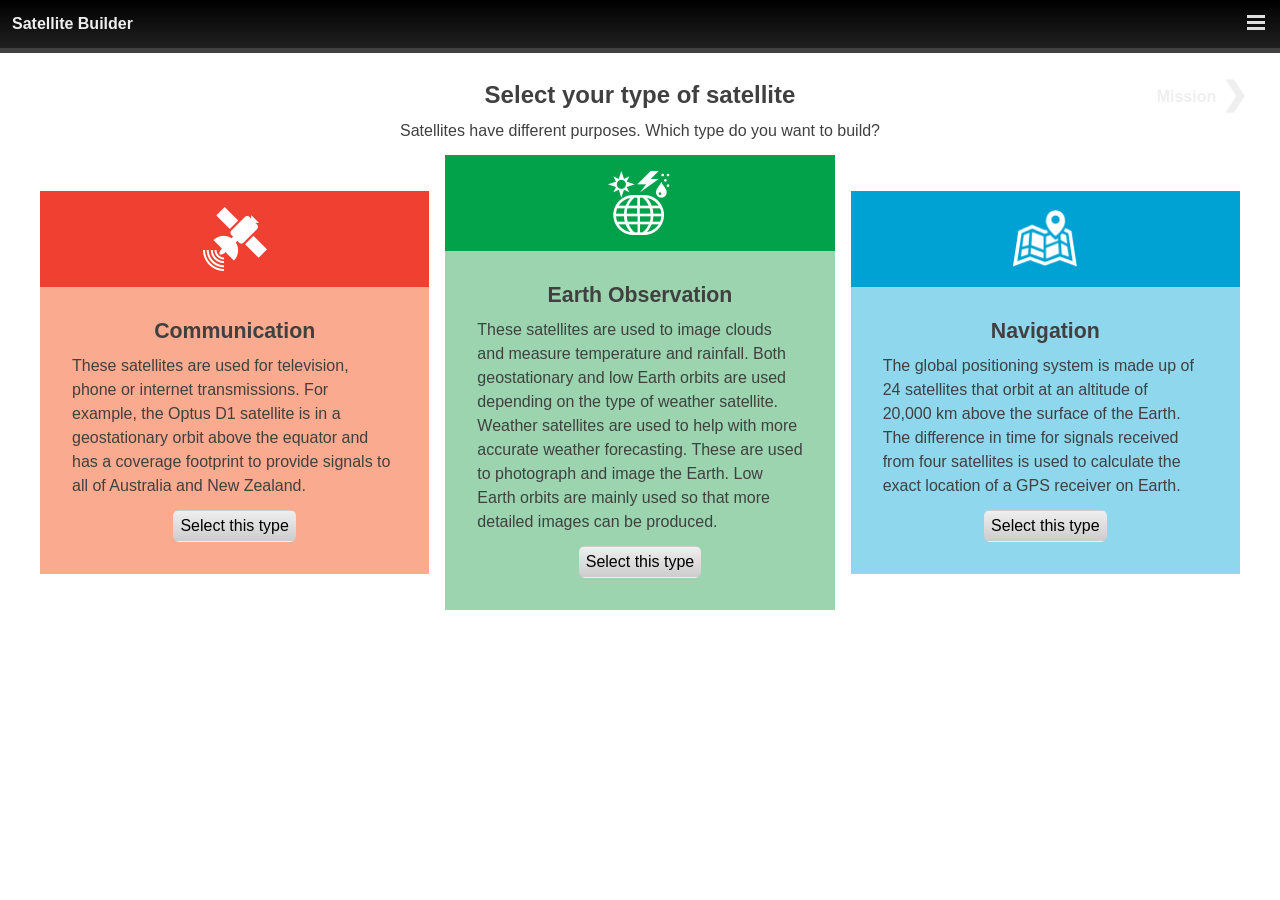
==== advanced.html @ b120c493 "v0.1" ====
<!DOCTYPE html>
<html>
<head>
	<meta charset="utf-8" />
	<meta name="viewport" content="width=device-width" />
	<title>Satellite Builder</title>
	<link rel="stylesheet" media="all" href="css/fonts.css" type="text/css"/>
	<link rel="stylesheet" media="all" href="css/style.css"  type="text/css" />
	<!--[if !IE]> --><link href="tests/satellite/style-nonie.css" rel="stylesheet" type="text/css" media="screen" /><!-- <![endif]-->
	<script type="text/javascript" src="js/convertable.js"></script>
	<script type="text/javascript" src="js/rocketequation.js"></script>
	<script type="text/javascript" src="js/stuquery.js"></script>
	<script>
		
		var data = {"options":{"require-hint": true,"fix-links": false},"urls":{"beginner":"beginner.html","intermediate":"intermediate.html","advanced":"advanced.html","launch":"launch.html"},"lang":{"code":"en","name":"English"},"sections": [{"id": "type","short": "Type","title": "Select your type of satellite"},{"id": "goal","short": "Mission","title": "Select the purpose of your satellite"},{"id": "bus","short": "Size","title": "Choose the size of your satellite"},{"id": "orbit","short": "Orbit","title": "Select the orbit for your satellite"},{"id": "instrument","short": "Instruments","title": "Select the instruments for your satellite","list": "Available instruments:"},{"id": "power","short": "Power","title": "Add power","list": "Available power devices:"},{"id": "rocket","short": "Rocket","title": "Build your rocket"},{"id": "launch","short": "Launch","title": "Ready to launch?"}],"bus":{"cube":{"slots":{"0x2": 1, "1x1": 2, "1x2": 1, "3x3": 1},"cost":{"value": 5, "units": "credits", "dimension": "currency"},"mass":{"value": 1, "units": "kg", "dimension": "mass"},"structure":{"value": 0.3, "units": "kg", "dimension": "mass"},"width":{"value": 0.1, "units": "m", "dimension": "length"},"height":{"value": 0.1, "units": "m", "dimension": "length"},"depth":{"value": 0.1, "units": "m", "dimension": "length"},"area":{"value": 0.1, "units": "m^2", "dimension": "area"},"power":{"value": 5, "units": "watts", "dimension": "power"}},"small":{"slots":{"2x2": 2, "2x4": 1, "3x3": 1, "4x4": 4},"cost":{"value": 20, "units": "credits", "dimension": "currency"},"mass":{"value": 100, "units": "kg", "dimension": "mass"},"structure":{"value": 150, "units": "kg", "dimension": "mass"},"width":{"value": 1, "units": "m", "dimension": "length"},"height":{"value": 1, "units": "m", "dimension": "length"},"depth":{"value": 1, "units": "m", "dimension": "length"},"area":{"value": 1, "units": "m^2", "dimension": "area"},"power":{"value": 100, "units": "watts", "dimension": "power"}},"medium":{"slots":{"2x2": 4, "2x4": 2, "3x3": 1, "4x4": 4},"cost":{"value": 100, "units": "credits", "dimension": "currency"},"mass":{"value": 500, "units": "kg", "dimension": "mass"},"structure":{"value": 250, "units": "kg", "dimension": "mass"},"width":{"value": 2, "units": "m", "dimension": "length"},"height":{"value": 2.5, "units": "m", "dimension": "length"},"depth":{"value": 2.5, "units": "m", "dimension": "length"},"area":{"value": 3, "units": "m^2", "dimension": "area"},"power":{"value": 300, "units": "watts", "dimension": "power"}},"large":{"slots":{"2x2": 8, "2x4": 3, "4x8": 1, "3x3": 1, "4x4": 4},"cost":{"value": 500, "units": "credits", "dimension": "currency"},"mass":{"value": 1000, "units": "kg", "dimension": "mass"},"structure":{"value": 500, "units": "kg", "dimension": "mass"},"width":{"value": 8, "units": "m", "dimension": "length"},"height":{"value": 2.5, "units": "m", "dimension": "length"},"depth":{"value": 2.5, "units": "m", "dimension": "length"},"area":{"value": 10, "units": "m^2", "dimension": "area"},"power":{"value": 500, "units": "watts", "dimension": "power"}}},"package":{"camera-opt" :{"slot": "2x2","title": "Optical camera","description": "Provides images of the ground, such as for mapping or for monitoring natural disasters. Can also be used to monitor cloud cover. The resolution depends on the orbit altitude.","texture":{"icon": "texture camera-opt"},"mass":{"value": 50, "units": "kg", "dimension": "mass"},"cost":{"value": 10, "units": "credits", "dimension": "currency"},"dimensions": [{"value": 0.5, "units": "m", "dimension": "length"},{"value": 0.5, "units": "m", "dimension": "length"},{"value": 0.5, "units": "m", "dimension": "length" }],"power":{"value": 50, "units": "watts", "dimension": "power" }},"camera-opt-hires" :{"slot": "2x4","title": "High-resolution optical camera","description": "Provides very high-resolution images of the ground, such as for monitoring natural disasters, but only when used in low-Earth orbit.","texture":{"icon": "texture camera-opt-hires"},"mass":{"value": 100, "units": "kg", "dimension": "mass"},"cost":{"value": 15, "units": "credits", "dimension": "currency"},"dimensions": [{"value": 1.0, "units": "m", "dimension": "length"},{"value": 1.0, "units": "m", "dimension": "length"},{"value": 0.5, "units": "m", "dimension": "length" }],"power":{"value": 50, "units": "watts", "dimension": "power" }},"camera-mini":{"slot":	"1x1","title": "Camera (miniature)","description": "Takes images of the ground","texture":{"icon": "texture camera-opt"},"mass":{"value": 1, "units": "kg", "dimension": "mass"},"cost":{"value": 5, "units": "credits", "dimension": "currency"},"dimensions": [{"value": 0.05, "units": "m", "dimension": "length"},{"value": 0.05, "units": "m", "dimension": "length"},{"value": 0.1, "units": "m", "dimension": "length" }],"power":{"value": 10, "units": "watts", "dimension": "power" }},"camera-nir":{"slot":	"2x2","title": "Vegetation camera","description": "Provides infrared images of vegetation and land-usage on the ground. Only works in daylight, as it relies on reflected sunlight.","texture":{"icon": "texture camera-nir"},"mass":{"value": 50, "units": "kg", "dimension": "mass"},"cost":{"value": 20, "units": "credits", "dimension": "currency"},"dimensions": [{"value": 0.5, "units": "m", "dimension": "length"},{"value": 0.5, "units": "m", "dimension": "length"},{"value": 0.5, "units": "m", "dimension": "length" }],"power":{"value": 100, "units": "watts", "dimension": "power" }},"camera-fir":{"slot":	"2x4","title": "Atmospheric camera","description": "Provides infrared images of the clouds and weather systems in the Earth's atmosphere, useful for weather forecasting and climate monitoring, even during darkness.","texture":{"icon": "texture camera-fir"},"mass":{"value": 100, "units": "kg", "dimension": "mass"},"cost":{"value": 30, "units": "credits", "dimension": "currency"},"dimensions": [{"value": 1.0, "units": "m", "dimension": "length"},{"value": 0.5, "units": "m", "dimension": "length"},{"value": 0.5, "units": "m", "dimension": "length" }],"power":{"value": 300, "units": "watts", "dimension": "power" }},"spect-opt":{"slot":	"2x2","title": "Optical Spectrometer","description": "Measures detailed properties of the Earth's surface, such as deforestation.","texture":{"icon": "texture spect-opt"},"mass":{"value": 50, "units": "kg", "dimension": "mass"},"cost":{"value": 10, "units": "credits", "dimension": "currency"},"dimensions": [{"value": 0.5, "units": "m", "dimension": "length"},{"value": 0.5, "units": "m", "dimension": "length"},{"value": 0.5, "units": "m", "dimension": "length" }],"power":{"value": 150, "units": "watts", "dimension": "power" }},"spect-nir":{"slot":	"2x2","title": "Vegetation Spectrometer","description": "Measures the properties of vegetation on the ground, such as type of vegetation and how healthy it is.","texture":{"icon": "texture spect-nir"},"mass":{"value": 50, "units": "kg", "dimension": "mass"},"cost":{"value": 20, "units": "credits", "dimension": "currency"},"dimensions": [{"value": 0.5, "units": "m", "dimension": "length"},{"value": 0.5, "units": "m", "dimension": "length"},{"value": 0.5, "units": "m", "dimension": "length" }],"power":{"value": 250, "units": "watts", "dimension": "power" }},"spect-fir":{"slot":	"2x4","title": "Atmospheric Spectrometer","description": "Uses infrared light to measure properties of the Earth's atmosphere, such as clouds, moisture level, surface temperature and air temperature, even during darkness.","texture":{"icon": "texture spect-fir"},"mass":{"value": 100, "units": "kg", "dimension": "mass"},"cost":{"value": 30, "units": "credits", "dimension": "currency"},"dimensions": [{"value": 1.0, "units": "m", "dimension": "length"},{"value": 1.0, "units": "m", "dimension": "length"},{"value": 0.5, "units": "m", "dimension": "length" }],"power":{"value": 300, "units": "watts", "dimension": "power" }},"radar-alt":{"slot":	"2x4","title": "Radar altimeter","description": "Uses radio waves to measure the height of the ground, or topography, in very high resolution. Can be used to map the surface, or provide information on the effect of earthquakes. Requires a large radio dish to work.","texture":{"icon": "texture radar-alt"},"mass":{"value": 40, "units": "kg", "dimension": "mass"},"cost":{"value": 5, "units": "credits", "dimension": "currency"},"dimensions": [{"value": 1.0, "units": "m", "dimension": "length"},{"value": 1.0, "units": "m", "dimension": "length"},{"value": 0.5, "units": "m", "dimension": "length" }],"power":{"value": 70, "units": "watts", "dimension": "power"},"requires": [{"type": "package","oneof": ["dish-large"],"label": "The radar altimeter requires a large radio dish","error": "You need to include a large radio dish for the radar altimeter to work."}]},"phone-en":{"slot":	"2x2","title": "Phone encoder","description": "Broadcasts signals to and from telephones across the world.","texture":{"icon": "texture phone-en"},"mass":{"value": 10, "units": "kg", "dimension": "mass"},"cost":{"value": 1, "units": "credits", "dimension": "currency"},"dimensions": [{"value": 0.5, "units": "m", "dimension": "length"},{"value": 0.5, "units": "m", "dimension": "length"},{"value": 0.5, "units": "m", "dimension": "length" }],"power":{"value": 2, "units": "watts", "dimension": "power" }},"phone-en-mini":{"slot":	"1x1","title": "Miniature phone encoder","description": "Broadcasts signals to and from telephones across the world.","texture":{"icon": "texture phone-en"},"mass":{"value": 10, "units": "kg", "dimension": "mass"},"cost":{"value": 1, "units": "credits", "dimension": "currency"},"dimensions": [{"value": 0.5, "units": "m", "dimension": "length"},{"value": 0.5, "units": "m", "dimension": "length"},{"value": 0.5, "units": "m", "dimension": "length" }],"power":{"value": 2, "units": "watts", "dimension": "power" }},"atomic-clock":{"slot":	"2x2","title": "Atomic clock","description": "Very accurate clock, required by navigation satellites to measure the time to very high precision.","texture":{"icon": "texture atomic-clock"},"mass":{"value": 1, "units": "kg", "dimension": "mass"},"cost":{"value": 1, "units": "credits", "dimension": "currency"},"dimensions": [{"value": 0.1, "units": "m", "dimension": "length"},{"value": 0.1, "units": "m", "dimension": "length"},{"value": 0.05, "units": "m", "dimension": "length" }],"power":{"value": 10, "units": "watts", "dimension": "power" }},"atomic-clock-small":{"slot":	"1x2","title": "Atomic clock (compact)","description": "Very accurate clock, required by navigation satellites to measure the time to very high precision.","texture":{"icon": "texture atomic-clock-small"},"mass":{"value": 1, "units": "kg", "dimension": "mass"},"cost":{"value": 1, "units": "credits", "dimension": "currency"},"dimensions": [{"value": 0.1, "units": "m", "dimension": "length"},{"value": 0.1, "units": "m", "dimension": "length"},{"value": 0.05, "units": "m", "dimension": "length" }],"power":{"value": 5, "units": "watts", "dimension": "power" }},"gps-rx":{"slot":	"2x2","title": "GPS receiver","description": "Used to monitor the satellite's position to very high accuracy","texture":{"icon": "texture gps-rx"},"mass":{"value": 0.5, "units": "kg", "dimension": "mass"},"cost":{"value": 2, "units": "credits", "dimension": "currency"},"dimensions": [{"value": 0.05, "units": "m", "dimension": "length"},{"value": 0.05, "units": "m", "dimension": "length"},{"value": 0.1, "units": "m", "dimension": "length" }],"power":{"value": 5, "units": "watts", "dimension": "power" }},"gps-rx-mini":{"slot":	"1x1","title": "GPS receiver (miniature)","description": "Used to monitor the satellite's position to very high accuracy","texture":{"icon": "texture gps-rx"},"mass":{"value": 0.5, "units": "kg", "dimension": "mass"},"cost":{"value": 2, "units": "credits", "dimension": "currency"},"dimensions": [{"value": 0.05, "units": "m", "dimension": "length"},{"value": 0.05, "units": "m", "dimension": "length"},{"value": 0.1, "units": "m", "dimension": "length" }],"power":{"value": 5, "units": "watts", "dimension": "power" }},"dish-large":{"slot":	"4x8","title": "Radio dish (large)","description": "Radio dish for controlling the satellite and transmitting data to the ground, as well as for the radar altimeter","texture":{"icon": "","class": "-bg radar","html": "<div class=\"hemisphere south\"><div class=\"inner\"></div><div class=\"dome\"></div></div>"},"mass":{"value": 30, "units": "kg", "dimension": "mass"},"cost":{"value": 2, "units": "credits", "dimension": "currency"},"dimensions": [{"value": 2.0, "units": "m", "dimension": "length"},{"value": 2.0, "units": "m", "dimension": "length"},{"value": 1.0, "units": "m", "dimension": "length" }],"power":{"value": 0, "units": "watts", "dimension": "power" }},"dish-medium":{"slot":	"2x4","title": "Radio dish","description": "Radio dish for controlling the satellite and transmitting data to the ground","texture":{"icon": "","class": "-bg radio","html": "<div class=\"hemisphere south\"><div class=\"inner\"></div><div class=\"dome\"></div></div>"},"mass":{"value": 20, "units": "kg", "dimension": "mass"},"cost":{"value": 1, "units": "credits", "dimension": "currency"},"dimensions": [{"value": 1.0, "units": "m", "dimension": "length"},{"value": 1.0, "units": "m", "dimension": "length"},{"value": 0.5, "units": "m", "dimension": "length" }],"power":{"value": 0, "units": "watts", "dimension": "power" }},"dish-small":{"slot":	"1x2","title": "Radio antenna (compact)","description": "Radio dish for controlling the satellite and transmitting data to the ground","texture":{"icon": "","class": "-bg radio","html": "<div class=\"hemisphere south\"><div class=\"inner\"></div><div class=\"dome\"></div></div>"},"mass":{"value": 0.5, "units": "kg", "dimension": "mass"},"cost":{"value": 0.5, "units": "credits", "dimension": "currency"},"dimensions": [{"value": 0.1, "units": "m", "dimension": "length"},{"value": 0.05, "units": "m", "dimension": "length"},{"value": 0.05, "units": "m", "dimension": "length" }],"power":{"value": 0, "units": "watts", "dimension": "power" }},"radio-antenna-cube":{"slot":	"0x2","title": "Radio antenna (deployable)","description": "Deployable radio antenna capable of controlling and transmitting images & data from up to 2 instruments.","texture":{"icon": "texture radio-antenna-cube","class": "-bg","html": "<div class=\"aerials\"><div class=\"aerial1 aerial\"></div><div class=\"aerial2 aerial\"></div></div>"},"mass":{"value": 0.1, "units": "kg", "dimension": "mass"},"cost":{"value": 0.5, "units": "credits", "dimension": "currency"},"dimensions": [{"value": 0.98, "units": "m", "dimension": "length"},{"value": 0.98, "units": "m", "dimension": "length"},{"value": 0.07, "units": "m", "dimension": "length" }],"power":{"value": 2, "units": "watts", "dimension": "power"},"ref": "http://cubesatshop.com/index.php?page=shop.product.details&category.id=6&flypage=flypage.tpl&product.id=66&option=com.virtuemart&Itemid=70&vmcchk=1&Itemid=70"},"internet-en" :{"slot": "2x2","title": "Internet encoder","description": "Used to broadcast the internet to people around the world.","texture":{"icon": "texture internet-en"},"mass":{"value": 2, "units": "kg", "dimension": "mass"},"cost":{"value": 10, "units": "credits", "dimension": "currency"},"dimensions": [{"value": 0.5, "units": "m", "dimension": "length"},{"value": 0.5, "units": "m", "dimension": "length"},{"value": 0.5, "units": "m", "dimension": "length" }],"power":{"value": 20, "units": "watts", "dimension": "power" }},"tv-en" :{"slot": "2x2","title": "TV encoder","description": "Used to broadcast the TV to people around the world.","texture":{"icon": "texture tv-en"},"mass":{"value": 2, "units": "kg", "dimension": "mass"},"cost":{"value": 10, "units": "credits", "dimension": "currency"},"dimensions": [{"value": 0.5, "units": "m", "dimension": "length"},{"value": 0.5, "units": "m", "dimension": "length"},{"value": 0.5, "units": "m", "dimension": "length" }],"power":{"value": 40, "units": "watts", "dimension": "power" }}},"power":{"battery-large":{"slot":	"2x4","title": "Large battery","description": "Stores power from solar panels to allow operation when not in sunlight","texture":{"icon": "texture battery-large"},"mass":{"value": 50, "units": "kg", "dimension": "mass"},"cost":{"value": 20, "units": "credits", "dimension": "currency"},"dimensions": [{"value": 0.5, "units": "m", "dimension": "length"},{"value": 0.5, "units": "m", "dimension": "length"},{"value": 0.5, "units": "m", "dimension": "length" }],"power":{"value": 0, "units": "watts", "dimension": "power"},"requires": [{"type": "power","oneof": ["solar-panel","solar-panel-surface"],"label": "Battery requires solar panels to charge up","error": "Battery requires solar panels"}]},"battery-medium":{"slot":	"2x2","title": "Medium battery","description": "Stores power from solar panels to allow operation when not in sunlight","texture":{"icon": "texture battery-medium"},"mass":{"value": 25, "units": "kg", "dimension": "mass"},"cost":{"value": 10, "units": "credits", "dimension": "currency"},"dimensions": [{"value": 0.5, "units": "m", "dimension": "length"},{"value": 0.5, "units": "m", "dimension": "length"},{"value": 0.5, "units": "m", "dimension": "length" }],"power":{"value": 0, "units": "watts", "dimension": "power"},"requires": [{"type": "power","oneof": ["solar-panel","solar-panel-surface"],"label": "Battery requires solar panels to charge up","error": "Battery requires solar panels"}]},"battery-small":{"slot":	"1x1","title": "Small battery","description": "Stores power from solar panels to allow operation when not in sunlight","texture":{"icon": "texture battery-small"},"mass":{"value": 1, "units": "kg", "dimension": "mass"},"cost":{"value": 15, "units": "credits", "dimension": "currency"},"dimensions": [{"value": 0.05, "units": "m", "dimension": "length"},{"value": 0.05, "units": "m", "dimension": "length"},{"value": 0.05, "units": "m", "dimension": "length" }],"power":{"value": 0, "units": "watts", "dimension": "power"},"requires": [{"type": "power","oneof": ["solar-panel","solar-panel-surface"],"label": "Battery requires solar panels to charge up","error": "Battery requires solar panels"}]},"rtg":{"slot":	"2x4","title": "RTG","description": "A \"Radioisotope Thermal Generator\" (RTG) uses nuclear technology to provide power. Due to safety concerns, it can't be used in low-Earth orbit.","texture":{"icon": "texture rtg"},"mass":{"value": 60, "units": "kg", "dimension": "mass"},"cost":{"value": 30, "units": "credits", "dimension": "currency"},"dimensions": [{"value": 0.5, "units": "m", "dimension": "length"},{"value": 0.5, "units": "m", "dimension": "length"},{"value": 1.0, "units": "m", "dimension": "length" }],"power":{"value": 300, "units": "watts", "dimension": "power"},"requires": [{"type": "orbit","showin": "power","oneof": ["MEO","HEO","GEO"],"label": "RTG cannot be used in low-Earth orbit","error": "Can't use an RTG in low-Earth orbit"}]},"solar-panel-surface":{"slot":	"3x3","title": "Body-mounted solar panel","description": "Solar panels mounted onto surface of satellite, collecting sunlight to provide power. Can power instruments, or charge up batteries.","mass":{"value": 5, "units": "kg", "dimension": "mass"},"cost":{"value": 15, "units": "credits", "dimension": "currency"},"dimensions": [{"value": 1.0, "units": "m", "dimension": "length"},{"value": 1.0, "units": "m", "dimension": "length" }],"power":{"value": 150, "units": "watts", "dimension": "power"},"comments": "Costs are per unit area. Area defined by satellite size."},"solar-panel":{"slot":	"4x4","max": 4,"title": "Deployable solar panel","description": "Solar panels deployed from edge of satellite, collecting sunlight to provide power. Can power instruments, or charge up batteries.","mass":{"value": 10, "units": "kg", "dimension": "mass"},"cost":{"value": 20, "units": "credits", "dimension": "currency"},"dimensions": [{"value": 1.0, "units": "m", "dimension": "length"},{"value": 1.0, "units": "m", "dimension": "length" }],"power":{"value": 300, "units": "watts", "dimension": "power" }}},"firststage": [{"key": "None","type": "","diameter":{"value": 0, "units": "m", "dimension": "length"},"height":{"value": 0.0, "units": "m", "dimension": "length"},"drymass":{"value": 0, "units": "kg", "dimension": "mass"},"cost":{"value": 0, "units": "credits", "dimension": "currency"},"thrust":{"value": 0, "units": "kN", "dimension": "force"},"fuel":{"value": 0, "units": "kg", "dimension": "mass"},"impulse":{"value": 0, "units": "s", "dimension": "time"},"notes": "No stage"},{"key": "S","type": "Solid-fuel rocket","diameter":{"value": 1, "units": "m", "dimension": "length"},"height":{"value": 12.0, "units": "m", "dimension": "length"},"drymass":{"value": 10500, "units": "kg", "dimension": "mass"},"cost":{"value": 12, "units": "credits", "dimension": "currency"},"thrust":{"value": 2200, "units": "kN", "dimension": "force"},"fuel":{"value": 88000, "units": "kg", "dimension": "mass"},"impulse":{"value": 280, "units": "s", "dimension": "time"},"notes": "Based on Vega 1st stage (https://en.wikipedia.org/wiki/Vega_(rocket))"},{"key": "M","type": "Liquid-fuel rocket","diameter":{"value": 2, "units": "m", "dimension": "length"},"height":{"value": 30.0, "units": "m", "dimension": "length"},"drymass":{"value": 9000, "units": "kg", "dimension": "mass"},"cost":{"value": 23, "units": "credits", "dimension": "currency"},"thrust":{"value": 1500, "units": "kN", "dimension": "force"},"fuel":{"value": 120000, "units": "kg", "dimension": "mass"},"impulse":{"value": 300, "units": "s", "dimension": "time"},"notes": "Based on Soyuz 1st stage (http://www.spaceflight101.com/soyuz-2-1v.html)"},{"key": "L","type": "Liquid-fuel rocket","diameter":{"value": 4.5, "units": "m", "dimension": "length"},"height":{"value": 40.0, "units": "m", "dimension": "length"},"drymass":{"value": 24000, "units": "kg", "dimension": "mass"},"cost":{"value": 60, "units": "credits", "dimension": "currency"},"thrust":{"value": 6000, "units": "kN", "dimension": "force"},"fuel":{"value": 400000, "units": "kg", "dimension": "mass"},"impulse":{"value": 280, "units": "s", "dimension": "time"},"notes": "Based on Falcon 9 first stage (http://www.spaceflight101.com/falcon-9-v11.html)"},{"key": "XL","type": "Liquid-fuel rocket","diameter":{"value": 8, "units": "m", "dimension": "length"},"height":{"value": 50.0, "units": "m", "dimension": "length"},"drymass":{"value": 85000, "units": "kg", "dimension": "mass"},"cost":{"value": 220, "units": "credits", "dimension": "currency"},"thrust":{"value": 7400, "units": "kN", "dimension": "force"},"fuel":{"value": 900000, "units": "kg", "dimension": "mass"},"impulse":{"value": 360, "units": "s", "dimension": "time"},"notes": "Based on SLS (https://en.wikipedia.org/wiki/Space_Launch_System)"},{"key": "XXL","type": "Liquid-fuel rocket","diameter":{"value": 10, "units": "m", "dimension": "length"},"height":{"value": 42.0, "units": "m", "dimension": "length"},"drymass":{"value": 130000, "units": "kg", "dimension": "mass"},"cost":{"value": 370, "units": "credits", "dimension": "currency"},"thrust":{"value": 34000, "units": "kN", "dimension": "force"},"fuel":{"value": 2000000, "units": "kg", "dimension": "mass"},"impulse":{"value": 263, "units": "s", "dimension": "time"},"notes": "Based on Saturn V 1st stage (https://en.wikipedia.org/wiki/Saturn_V)"}],"secondstage": [{"key": "None","type": "","diameter":{"value": 0, "units": "m", "dimension": "length"},"height":{"value": 0.0, "units": "m", "dimension": "length"},"drymass":{"value": 0, "units": "kg", "dimension": "mass"},"cost":{"value": 0, "units": "credits", "dimension": "currency"},"thrust":{"value": 0, "units": "kN", "dimension": "force"},"fuel":{"value": 0, "units": "kg", "dimension": "mass"},"impulse":{"value": 0, "units": "s", "dimension": "time"},"notes": "No stage"},{"key": "XS","type": "Solid-fuel rocket","diameter":{"value": 1, "units": "m", "dimension": "length"},"height":{"value": 17, "units": "m", "dimension": "length"},"drymass":{"value": 2000, "units": "kg", "dimension": "mass"},"cost":{"value": 5, "units": "credits", "dimension": "currency"},"thrust":{"value": 480, "units": "kN", "dimension": "force"},"fuel":{"value": 15000, "units": "kg", "dimension": "mass"},"impulse":{"value": 280, "units": "s", "dimension": "time"},"notes": "Based on Pegasus (http://www.astronautix.com/engines/pegasus1.htm)"},{"key": "S","type": "Solid-fuel rocket","diameter":{"value": 2, "units": "m", "dimension": "length"},"height":{"value": 14, "units": "m", "dimension": "length"},"drymass":{"value": 3000, "units": "kg", "dimension": "mass"},"cost":{"value": 10, "units": "credits", "dimension": "currency"},"thrust":{"value": 870, "units": "kN", "dimension": "force"},"fuel":{"value": 24000, "units": "kg", "dimension": "mass"},"impulse":{"value": 290, "units": "s", "dimension": "time"},"notes": "Based on Vega 2nd stage (https://en.wikipedia.org/wiki/Vega_(rocket))"},{"key": "M","type": "Liquid-fuel rocket","diameter":{"value": 3, "units": "m", "dimension": "length"},"height":{"value": 7, "units": "m", "dimension": "length"},"drymass":{"value": 2400, "units": "kg", "dimension": "mass"},"cost":{"value": 15, "units": "credits", "dimension": "currency"},"thrust":{"value": 300, "units": "kN", "dimension": "force"},"fuel":{"value": 25000, "units": "kg", "dimension": "mass"},"impulse":{"value": 360, "units": "s", "dimension": "time"},"notes": "Based on Soyuz 2nd stage (https://en.wikipedia.org/wiki/Soyuz_(rocket_family)#First_stage)"},{"key": "L","type": "Liquid-fuel rocket","diameter":{"value": 4.5, "units": "m", "dimension": "length"},"height":{"value": 15, "units": "m", "dimension": "length"},"drymass":{"value": 4000, "units": "kg", "dimension": "mass"},"cost":{"value": 20, "units": "credits", "dimension": "currency"},"thrust":{"value": 800, "units": "kN", "dimension": "force"},"fuel":{"value": 90000, "units": "kg", "dimension": "mass"},"impulse":{"value": 340, "units": "s", "dimension": "time"},"notes": "Based on Falcon 9 2nd stage (http://www.spaceflight101.com/falcon-9-v11.html)"},{"key": "XL","type": "Liquid-fuel rocket","diameter":{"value": 8, "units": "m", "dimension": "length"},"height":{"value": 15, "units": "m", "dimension": "length"},"drymass":{"value": 6000, "units": "kg", "dimension": "mass"},"cost":{"value": 30, "units": "credits", "dimension": "currency"},"thrust":{"value": 400, "units": "kN", "dimension": "force"},"fuel":{"value": 129000, "units": "kg", "dimension": "mass"},"impulse":{"value": 460, "units": "s", "dimension": "time"},"notes": "Based on SLS (https://en.wikipedia.org/wiki/Space_Launch_System)"},{"key": "XXL","type": "Liquid-fuel rocket","diameter":{"value": 10, "units": "m", "dimension": "length"},"height":{"value": 25, "units": "m", "dimension": "length"},"drymass":{"value": 40000, "units": "kg", "dimension": "mass"},"cost":{"value": 50, "units": "credits", "dimension": "currency"},"thrust":{"value": 4400, "units": "kN", "dimension": "force"},"fuel":{"value": 450000, "units": "kg", "dimension": "mass"},"impulse":{"value": 421, "units": "s", "dimension": "time"},"notes": "Based on Saturn V 2nd stage (https://en.wikipedia.org/wiki/Saturn_V)"}],"thirdstage": [{"key": "None","type": "","diameter":{"value": 0, "units": "m", "dimension": "length"},"height":{"value": 0.0, "units": "m", "dimension": "length"},"drymass":{"value": 0, "units": "kg", "dimension": "mass"},"cost":{"value": 1, "units": "credits", "dimension": "currency"},"thrust":{"value": 0, "units": "kN", "dimension": "force"},"fuel":{"value": 0, "units": "kg", "dimension": "mass"},"impulse":{"value": 0, "units": "s", "dimension": "time"},"notes": "No stage"},{"key": "S","type": "Solid-fuel rocket","diameter":{"value": 2, "units": "m", "dimension": "length"},"height":{"value": 2, "units": "m", "dimension": "length"},"drymass":{"value": 1300, "units": "kg", "dimension": "mass"},"cost":{"value": 2, "units": "credits", "dimension": "currency"},"thrust":{"value": 260, "units": "kN", "dimension": "force"},"fuel":{"value": 10000, "units": "kg", "dimension": "mass"},"impulse":{"value": 315, "units": "s", "dimension": "time"},"notes": "Based on Vega 3rd stage (https://en.wikipedia.org/wiki/Vega_(rocket))"},{"key": "M","type": "Solid-fuel rocket","diameter":{"value": 3, "units": "m", "dimension": "length"},"height":{"value": 7, "units": "m", "dimension": "length"},"drymass":{"value": 2400, "units": "kg", "dimension": "mass"},"cost":{"value": 4, "units": "credits", "dimension": "currency"},"thrust":{"value": 300, "units": "kN", "dimension": "force"},"fuel":{"value": 22000, "units": "kg", "dimension": "mass"},"impulse":{"value": 360, "units": "s", "dimension": "time"},"notes": "Based on Inertial Upper Stage (https://en.wikipedia.org/wiki/Inertial_Upper_Stage)"},{"key": "L","type": "Liquid-fuel rocket","diameter":{"value": 8, "units": "m", "dimension": "length"},"height":{"value": 19, "units": "m", "dimension": "length"},"drymass":{"value": 13500, "units": "kg", "dimension": "mass"},"cost":{"value": 8, "units": "credits", "dimension": "currency"},"thrust":{"value": 1000, "units": "kN", "dimension": "force"},"fuel":{"value": 110000, "units": "kg", "dimension": "mass"},"impulse":{"value": 420, "units": "s", "dimension": "time"},"notes": "Based on Saturn V 3rd stage (https://en.wikipedia.org/wiki/Saturn_V)"},{"key": "XL","type": "Liquid-fuel rocket","diameter":{"value": 10, "units": "m", "dimension": "length"},"height":{"value": 19, "units": "m", "dimension": "length"},"drymass":{"value": 13500, "units": "kg", "dimension": "mass"},"cost":{"value": 10, "units": "credits", "dimension": "currency"},"thrust":{"value": 1500, "units": "kN", "dimension": "force"},"fuel":{"value": 110000, "units": "kg", "dimension": "mass"},"impulse":{"value": 420, "units": "s", "dimension": "time"},"notes": "Based on Saturn V 3rd stage (https://en.wikipedia.org/wiki/Saturn_V)"}],"boosters": [{"key": "M","type": "Solid-fuel rocket","diameter":{"value": 3, "units": "m", "dimension": "length"},"height":{"value": 45, "units": "m", "dimension": "length"},"drymass":{"value": 90000, "units": "kg", "dimension": "mass"},"cost":{"value": 20, "units": "credits", "dimension": "currency"},"thrust":{"value": 12000, "units": "kN", "dimension": "force"},"fuel":{"value": 500000, "units": "kg", "dimension": "mass"},"impulse":{"value": 240, "units": "s", "dimension": "time"},"notes": "Based on Space Shuttle SRB"}],"payloadbay": [{"key": "None","size": 0,"type": "","diameter":{"value": 0, "units": "m", "dimension": "length"},"height":{"value": 0.0, "units": "m", "dimension": "length"},"payload":{"value": 0, "units": "kg", "dimension": "mass"},"drymass":{"value": 0, "units": "kg", "dimension": "mass"},"cost":{"value": 0, "units": "credits", "dimension": "currency" }},{"key": "XS","size": 1,"type": "Payload","diameter":{"value": 1, "units": "m", "dimension": "length"},"height":{"value": 2, "units": "m", "dimension": "length"},"payload":{"value": 500, "units": "kg", "dimension": "mass"},"drymass":{"value": 500, "units": "kg", "dimension": "mass"},"cost":{"value": 1, "units": "credits", "dimension": "currency" }},{"key": "S","size": 2,"type": "Payload","diameter":{"value": 2, "units": "m", "dimension": "length"},"height":{"value": 5, "units": "m", "dimension": "length"},"payload":{"value": 1500, "units": "kg", "dimension": "mass"},"drymass":{"value": 1000, "units": "kg", "dimension": "mass"},"cost":{"value": 1, "units": "credits", "dimension": "currency" }},{"key": "M","size": 3,"type": "Payload","diameter":{"value": 4, "units": "m", "dimension": "length"},"height":{"value": 8, "units": "m", "dimension": "length"},"payload":{"value": 3000, "units": "kg", "dimension": "mass"},"drymass":{"value": 5000, "units": "kg", "dimension": "mass"},"cost":{"value": 3, "units": "credits", "dimension": "currency" }},{"key": "L","size": 4,"type": "Payload","diameter":{"value": 8, "units": "m", "dimension": "length"},"height":{"value": 10, "units": "m", "dimension": "length"},"payload":{"value": 5000, "units": "kg", "dimension": "mass"},"drymass":{"value": 10000, "units": "kg", "dimension": "mass"},"cost":{"value": 8, "units": "credits", "dimension": "currency" }},{"key": "XL","size": 5,"type": "Payload","diameter":{"value": 10, "units": "m", "dimension": "length"},"height":{"value": 15, "units": "m", "dimension": "length"},"payload":{"value": 10000, "units": "kg", "dimension": "mass"},"drymass":{"value": 20000, "units": "kg", "dimension": "mass"},"cost":{"value": 10, "units": "credits", "dimension": "currency" }}],"orbit":{"LEO":{"title": "Low-Earth orbit","description": "Satellites in low-Earth orbit pass over a different part of the Earth in each orbit. It is cheaper to send satellites to Low-Earth orbit than other orbits and satellites here can be reached for repairs. Low-Earth orbit satellites can look at small areas in high detail for short periods of time.","altitude":{"value": 400, "units": "km", "dimension": "length"},"period":{"value": 90, "units": "minutes", "dimension": "time" }},"MEO":{"title": "Medium-Earth orbit","description": "Satellites in medium-Earth orbit are higher above the Earth than low-Earth orbits, but lower than geostationary orbits. They cover a different part of Earth in each orbit. They can see a larger area in less detail than low-Earth orbits.","altitude":{"value": 2000, "units": "km", "dimension": "length"},"period":{"value": 2, "units": "hours", "dimension": "time" }},"HEO":{"title": "Highly-elliptical orbit","description": "Highly-elliptical orbits are much closer to the Earth at one point in their orbit than another, giving an elongated (elliptical) rather than circular orbit. They are useful for covering areas including polar regions. More than one satellite can be used for continuous coverage of an area.","altitude":{"value": 20000, "units": "km", "dimension": "length"},"period":{"value": 12, "units": "hours", "dimension": "time" }},"GEO":{"title": "Geo-stationary orbit","description": "Satellites in geostationary orbits stay above the same location on Earth near the equator and complete a full orbit in 24 hours. They are much higher above the Earth's surface than other orbits, so can see the entire hemisphere in less detail.","altitude":{"value": 35786, "units": "km", "dimension": "length"},"period":{"value": 24, "units": "hours", "dimension": "time" }}},"scenarios":{"NAV":{"title": "Navigation","description": "The global positioning system is made up of 24 satellites that orbit at an altitude of <span data-dimension=\"length\" data-units=\"km\" data-value=\"20000\" class=\"value convertable\">20,000 km</span> above the surface of the Earth. The difference in time for signals received from four satellites is used to calculate the exact location of a GPS receiver on Earth.","image":{"file": "images/png/icon-nav.png","alt": "Navigation","credit": "parkjisun"},"missions": [{"title": "Satellite Navigation System","description": "Uses signals from four navigation satellites so satnav users can find their location on Earth. Need to be able to see half a hemisphere at a time, measure time accurately and transmit signals of the location.","launch": "Welcome to the launch of the UK Space Agency's latest navigation satellite that will allow people to accurately determine their position on Earth.","success": "Congratulations, your navigation satellite is now sending people accurate information about their position on Earth on behalf of the UK Space Agency.","image":{"file": "images/png/icon-mapmarker.png","alt": "Satellite Navigation System","credit": "Housin Aziz"},"budget":{"value": 200, "units": "credits", "dimension": "currency"},"requires": [{"type": "package","oneof": ["atomic-clock","atomic-clock-small"],"label": "Needs to be able to measure time very accurately","error": "You are not able to measure the time accurately enough."},{"type": "package","oneof": ["dish-large","dish-medium","dish-small","radio-antenna-cube"],"label": "A way to send signals to the groud.","error": "Your satellite does not have any way to transmit timing signals to people on the ground."},{"type": "orbit","oneof": ["HEO","GEO","MEO"],"label": "See large areas of the planet at one time.","error": "The orbit you have chosen does not allow you to see a large enough area of the the whole planet."},{"type": "power","oneof": ["battery-small","battery-small","battery-medium","battery-large","rtg"],"label": "Provide power even when not in sunlight.","error": "The orbit you have chosen does not allow you to see a large enough area of the the whole planet."}]},{"title": "Map-making","description": "Map the surface of the Earth. Need to be able to take images of small areas of the Earth's surface and measure the height of the ground in high detail.","launch": "Welcome to the launch of the UK Space Agency's latest navigation satellite that will accurately map the surface of the Earth.","success": "Congratulations, your navigation satellite is now accurately mapping the surface of the Earth on behalf of the UK Space Agency.","image":{"file": "images/png/icon-topography.png","alt": "Map-making","credit": "parkjisun"},"budget":{"value": 800, "units": "credits", "dimension": "currency"},"requires": [{"type": "package","oneof": ["camera-opt-hires"],"label": "An instrument capable of high resolution images.","error": "An instrument capable of high resolution images."},{"type": "package","oneof": ["dish-large","dish-medium","dish-small","radio-antenna-cube"],"label": "A way to send signals to the groud.","error": "Your satellite does not have any way to transmit timing signals to people on the ground."},{"type": "package","oneof": ["dish-large","dish-medium","dish-small","radio-antenna-cube"],"label": "A way to send signals to the groud.","error": "Your satellite does not have any way to transmit timing signals to people on the ground."},{"type": "package","oneof": ["radar-alt"],"label": "To measure the height of the ground in very high resolution.","error": "You do not have a way to measure the height of the Earth's surface."},{"type": "orbit","oneof": ["LEO"],"label": "See detail of planet surface.","error": "The orbit you have chosen does not allow your satellite to see the planet surface in enough detail."},{"type": "power","oneof": ["battery-small","battery-small","battery-medium","battery-large","rtg"],"label": "Provide power even when not in sunlight.","error": "The orbit you have chosen does not allow your satellite to see the planet surface in enough detail."}]}]},"COMMS":{"title": "Communication","description": "These satellites are used for television, phone or internet transmissions. For example, the Optus D1 satellite is in a geostationary orbit above the equator and has a coverage footprint to provide signals to all of Australia and New Zealand.","image":{"file": "images/png/icon-comms.png","alt": "Communication","credit": "Creative Stall"},"missions": [{"title": "Satellite telephone system","description": "Lets people talk over the phone from remote regions of the world using satellites.","launch": "Welcome to the launch of the UK Space Agency's latest communication satellite that will allow people from regions all over the world to communicate by telephone.","success": "Congratulations, your communication satellite is now receiving signals from the ground and broadcasting them to phones around the Earth on behalf of the UK Space Agency.","image":{"file": "images/svg/mobile-alt-white.svg","alt": "Satellite telephone system","credit": "Plainicon"},"budget":{"value": 100, "units": "credits", "dimension": "currency"},"requires": [{"type": "package","oneof": ["dish-large","dish-medium","dish-small","radio-antenna-cube"],"label": "A way to send signals.","error": "Your satellite does not have a way to send signals to the ground."},{"type": "package","oneof": ["phone-en","phone-en-mini"],"label": "A way to broadcast phone signals.","error": "Your satellite does not have a way to broadcast phone signals"},{"type": "orbit","oneof": ["GEO"],"label": "Satellite is continuously above one area of Earth","error": "The orbit you have chosen means your satellite is not continuously above one area of Earth."},{"type": "power","oneof": ["battery-small","battery-medium","battery-large","rtg"],"label": "Provide power even when not in sunlight.","error": "The orbit you have chosen means your satellite is not continuously above one area of Earth."}]},{"title": "Satellite TV","description": "Provide satellite TV to people on the ground. These satellites stay above the same point in the sky to receive TV signals from the ground and transmit them to other areas on Earth.","launch": "Welcome to the launch of the UK Space Agency's latest communication satellite that will allow people from regions all over the world to watch television.","success": "Congratulations, your communication satellite is now receiving signals from the ground and broadcasting them to TVs around the Earth on behalf of the UK Space Agency.","image":{"file": "images/png/icon-tv.png","alt": "Satellite TV","credit": "Hakan Yalcin"},"budget":{"value": 500, "units": "credits", "dimension": "currency"},"requires": [{"type": "package","oneof": ["dish-large","dish-medium","dish-small","radio-antenna-cube"],"label": "A way to send signals to the ground.","error": "You do not have a way to send signals to the ground."},{"type": "package","oneof": ["tv-en"],"label": "A way to encode TV signals.","error": "You do not have a way to encode TV signals."},{"type": "orbit","oneof": ["GEO"],"label": "Satellite is continuously above one area of Earth.","error": "The orbit you have chosen means your satellite is not continuously above one area of Earth."},{"type": "power","oneof": ["battery-small","battery-medium","battery-large","rtg"],"label": "Provide power even when not in sunlight.","error": "The orbit you have chosen means your satellite is not continuously above one area of Earth."}]},{"title": "Satellite internet","description": "Connect to the internet from remote regions of the world using satellites. These satellites receive signals from the ground and transmit them to other areas on Earth.","launch": "Welcome to the launch of the UK Space Agency's latest communication satellite that will help people from all over the world connect to the internet.","success": "Congratulations, your communication satellite is now helping people connect to the internet from regions all over the world on behalf of the UK Space Agency.","image":{"file": "images/svg/icon-wifi-white.svg","alt": "Satellite internet","credit": "parkjisun"},"budget":{"value": 200, "units": "credits", "dimension": "currency"},"requires": [{"type": "package","oneof": ["dish-large","dish-medium","dish-small","radio-antenna-cube"],"label": "A way to send signals to the ground.","error": "You do not have a way to send signals to the ground."},{"type": "package","oneof": ["internet-en"],"label": "A way to encode internet signals.","error": "You do not have a way to encode internet signals."},{"type": "orbit","oneof": ["GEO"],"label": "Satellite is continuously above one area of Earth","error": "The orbit you have chosen means your satellite is not continuously above one area of Earth."},{"type": "power","oneof": ["battery-small","battery-medium","battery-large","rtg"],"label": "Provide power even when not in sunlight.","error": "The orbit you have chosen means your satellite is not continuously above one area of Earth."}]}]},"EO":{"title": "Earth Observation","description": "These satellites are used to image clouds and measure temperature and rainfall. Both geostationary and low Earth orbits are used depending on the type of weather satellite. Weather satellites are used to help with more accurate weather forecasting. These are used to photograph and image the Earth. Low Earth orbits are mainly used so that more detailed images can be produced.","image":{"file": "images/png/icon-eo.png","alt": "Earth Observation","credit": "Rflor"},"missions": [{"title": "Weather forecasting","description": "Monitor weather systems so forecasters can predict future weather. Weather satellites need to be able to take images of clouds and use infrared light to measure the temperatures of the ground and ocean.","launch": "Welcome to the launch of the UK Space Agency's latest earth observation satellite that will allow forecasters around the world to predict future weather.","success": "Congratulations, your earth observation satellite is now helping forecasters around the world to predict future weather.","image":{"file": "images/png/icon-cloud.png","alt": "Weather forecasting","credit": "Megan Mitchell"},"budget":{"value": 250, "units": "credits", "dimension": "currency"},"requires": [{"type": "package","oneof": ["dish-large","dish-medium","dish-small","radio-antenna-cube"],"label": "A way to send signals.","error": "You do not have a way to send signals to the ground."},{"type": "package","oneof": ["camera-fir"],"label": "This camera can be used to measure cloud types and temperatures on Earth.","error": "You do not have a way to identify cloud types and measure temperatures on Earth."},{"type": "package","oneof": ["camera-opt"],"label": "To take images of clouds and weather systems on Earth.","error": "You do not have a way to take images of the weather on Earth."},{"type": "orbit","oneof": ["LEO"],"label": "See detail of Earth's weather systems.","error": "The orbit you have chosen does not allow you to see the Earth's weather systems in enough detail."},{"type": "power","oneof": ["battery-small","battery-medium","battery-large","rtg"],"label": "Provide power even when not in sunlight.","error": "The orbit you have chosen does not allow you to see the Earth's weather systems in enough detail."}]},{"title": "Vegetation mapping","description": "Map the plants over the surface of the Earth using infrared images of the Earth's surface and transmit the images back to the ground.","launch": "Welcome to the launch of the UK Space Agency's latest earth observation satellite that will map the plants over the surface of the Earth using infrared images.","success": "Congratulations, your earth observation satellite is now mapping the plants across the surface of the Earth using infrared images.","image":{"file": "images/png/icon-plant.png","alt": "Vegetation mapping","credit": "Clockwise"},"budget":{"value": 200, "units": "credits", "dimension": "currency"},"requires": [{"type": "package","oneof": ["dish-large","dish-medium","dish-small","radio-antenna-cube"],"label": "A way to transmit signals to the ground.","error": "You do not have a way to transmit signals to the ground."},{"type": "package","oneof": ["camera-nir","spect-nir"],"label": "To take images of the vegetation on Earth.","error": "You do not have a way to take images of the vegetation on Earth."},{"type": "orbit","oneof": ["LEO"],"label": "See detail of Earth's weather systems.","error": "The orbit you have chosen does not allow you to see the vegetation in enough detail."},{"type": "power","oneof": ["battery-small","battery-medium","battery-large","rtg"],"label": "Provide power even when not in sunlight.","error": "The orbit you have chosen does not allow you to see the vegetation in enough detail."}]},{"title": "Natural disaster monitoring","description": "When natural disasters occur, satellites are used to assess the damage. High resolution images are needed to see and transmit the detail of the damage, so satellites must orbit close to the Earth. Infrared cameras can show floods and fires. Radio waves can show regions of earth deformation, such as after earthquakes.","launch": "Welcome to the launch of the UK Space Agency's latest earth observation satellite that will help to assess the damage caused by natural disasters including forest fires, floods and eathquakes.","success": "Congratulations, your earth observation satellite is now helping to assess the damage caused by natural disasters including forest fires, floods and eathquakes.","image":{"file": "images/png/icon-disaster.png","alt": "Natural disaster monitoring","credit": "Leadway Global LLC"},"budget":{"value": 800, "units": "credits", "dimension": "currency"},"requires": [{"type": "package","oneof": ["camera-opt-hires"],"label": "To take high resolution images of Earth where disaster has occured.","error": "You do not have a way to take high resolution images of Earth where disaster has occured."},{"type": "package","oneof": ["dish-large","dish-medium","dish-small","radio-antenna-cube"],"label": "A way to transmit signals to the ground.","error": "You do not have a way to transmit signals to the ground."},{"type": "package","oneof": ["radar-alt"],"label": "To measure the height and deformation of the ground in very high resolution.","error": "You do not have a way to measure the height of the surface, such as for earthquakes."},{"type": "package","oneof": ["camera-nir"],"label": "To monitor vegetation, for example during forest fires.","error": "You do not have a way to monitor vegetation in disaster regions."},{"type": "orbit","oneof": ["LEO"],"label": "To see fine detail of planet surface.","error": "The orbit you have chosen does not allow you to see the disaster region in enough detail."},{"type": "power","oneof": ["battery-small","battery-medium","battery-large","rtg"],"label": "Provide power even when not in sunlight.","error": "The orbit you have chosen does not allow you to see the disaster region in enough detail."}]},{"title": "Surface mapping","description": "Measure the varying height of land and oceans over the Earth's surface.","launch": "Welcome to the launch of the UK Space Agency's latest earth observation satellite that will measure the varying height of land and oceans over the Earth's surface.","success": "Congratulations, your earth observation satellite is now measuring the varying height of land and oceans over the Earth's surface.","image":{"file": "images/png/icon-surface.png","alt": "Surface mapping","credit": "OCHA Visual Information Unit"},"budget":{"value": 1000, "units": "credits", "dimension": "currency"},"requires": [{"type": "package","oneof": ["radar-alt"],"label": "To measure the height of the ground in very high resolution.","error": "You do not have a way to measure the height of the ground in very high resolution."},{"type": "package","oneof": ["dish-large","dish-medium","dish-small","radio-antenna-cube"],"label": "A way to transmit signals to the ground.","error": "You do not have a way to transmit signals to the ground."},{"type": "package","oneof": ["gps-rx"],"label": "A way to know the satellite position to high precision","error": "You do not have a way to locate the position of the satellite accurately."},{"type": "orbit","oneof": ["LEO"],"label": "To see fine detail on the planet surface.","error": "The orbit you have chosen does not allow you to see the planet surface in enough detail."},{"type": "power","oneof": ["battery-small","battery-medium","battery-large","rtg"],"label": "Provide power even when not in sunlight.","error": "The orbit you have chosen does not allow you to see the planet surface in enough detail."}]}]}},"rocket":{"requires": [{"type": "rocket","is": "stable","label": "Your rocket must be stable","error": "Your rocket is top heavy. Try to make sure it is stable before launching"},{"type": "rocket","is": "fueled","label": "Your rocket needs enough power to reach orbit.","error": "Your rocket is not powerful enough to launch."},{"type": "rocket","is": "bigenough","label": "Your rocket payload bay needs to be big enough to hold your satellite.","error": "Your rocket payload bay is not big enough to hold your satellite."}]},"missionreq":{"requires": [{"type": "goal","is": "inbudget","label": "You need sufficient funds.","error": "You no not have sufficient funds."},{"type": "power","is": "powered","label": "You need sufficient power.","error": "You no not have sufficient power."}]},"launch":{"prep":{"checklist": "<p>We've detected problems with your mission. These should be fixed before trying to launch or your mission will fail. You haven't met these requirements:</p>$requirementslist$","goforlaunch": "Congratulations, final checks have shown that your mission is ready for launch. You have a suitable rocket and a satellite that will achieve your goals. Mission Control is waiting for you to give the OK.","button": "Launch?"},"countdown": "Count down","liftoff":	"Lift off!","stage":{"ignition": "Stage $stage$ ignition","fuel-exhausted": "Stage $stage$ fuel exhausted","separation": "Stage $stage$ separation"},"elapsed-time": "T$value$","current-speed": "Current speed: $value$","orbit-achieved": "$orbit$ achieved","payload-bay-open": "Payload bay opened","deployed": "Satellite deployed","solar-panels":{"deploying": "Deploying solar panels","deployed": "Solar panels deployed"},"operational": "Satellite operational","launchanother": "Launch another mission"}};
		var level = "advanced";
		
		var lang = "en"
	</script>
	<script type="text/javascript" src="js/rocketscientist.js"></script>
	<script type="text/javascript" src="js/rocketscientist.builder.js"></script>
</head>
<body>
	<script type="text/javascript">
		document.body.innerHTML += '<div id="overlay" style=""><div style="display:table-cell;vertical-align:middle;text-align:center;">Loading space programme...</div></div>';
	</script>

	<div id="application" class="advanced">

		<header>
			<div id="bar" class="scriptonly">
				<div class="barmenu">
					<div class="baritem left padded"><h1><a href="index.html">Satellite Builder</a></h1></div>
					<div class="baritem">
						<button class="togglebtn togglemenu" title="Menu"><img src="images/cleardot.gif" class="icon menu" alt="" /></button>						
						<menu id="menu" class="dropdown not-at-start">
							<li class="baritem restart" data="restart"><button title="Start over"><img src="images/cleardot.gif" class="icon restart" alt="" /><span>Restart</span></button></li>
							<!--li class="baritem" data="level"><button title="Change the difficulty"><img src="images/cleardot.gif" class="icon difficulty" alt="" /><span>Difficulty</span></button></li-->
							<li class="baritem guide" data="guide"><button title="Guide"><img src="images/cleardot.gif" class="icon guide" alt="" /><span>Guide</span></button></li>
							<li class="baritem units" data="units"><button title="Change the units"><img src="images/cleardot.gif" class="icon options" alt="" /><span>Units</span></button></li>
							<li class="baritem about" data="about"><button title="About"><img src="images/cleardot.gif" class="icon info" alt="" /><span>About</span></button></li>
							<li class="baritem help" data="help"><button title="Help"><img src="images/cleardot.gif" class="icon help" alt="" /><span>Help</span></button></li>
							<li class="baritem fullscreen not-at-start" data="fullscreen"><button title="Switch between viewing fullscreen or in a standard browser window"><img alt="" class="icon fullscreen" src="images/cleardot.gif" /><span>Toggle fullscreen</span></button></li>
						</menu>
					</div>
					
					<div class="baritem">
						<button class="togglecost" title="Cost"><!--<img src="images/cleardot.gif" class="icon cost" />--><span class="coin-icon"></span><span class="cost cost_available value convertable" data-value="0" data-units="GBP" data-dimension="currency">&pound;0 m</span></button>						<menu id="menu-cost" class="dropdown not-at-start">

							<li class="baritem" data="cost"><button class="menucost" title="Cost of your mission"><span class="coin-icon"></span><span class="cost cost_available value convertable" data-value="0" data-units="GBP" data-dimension="currency">&pound;0 m</span><span class="label-right">Cost of your mission</span></button></li>

							<li class="baritem" data="budget"><button class="menubudget" title="Money in your budget"><span class="coin-icon"></span><span class="cost budget_available value convertable" data-value="0" data-units="GBP" data-dimension="currency">&pound;0 m</span><span class="label-right">Money in your budget</span></button></li>

						</menu>


					</div>
					
					
					<div class="baritem">
						<button class="togglemass" title="Mass of satellite"><span class="weight-icon"></span><span class="mass mass_total value convertable" data-value="0" data-units="kg" data-dimension="mass">0 kg</span></button>						<menu id="menu-mass" class="dropdown not-at-start">

							<li class="baritem" data="dvreq"><button class="menudvreq" title="Speed needed for orbit"><span class="speed-icon"></span><span class="deltav dv_req value convertable" data-value="0" data-units="m/s" data-dimension="velocity">0 km/s</span><span class="label-right">Speed needed for orbit</span></button></li>

							<li class="baritem" data="dvavail"><button class="menudvavail" title="Speed provided by rocket"><span class="speed-icon"></span><span class="deltav dv_available value convertable" data-value="0" data-units="km/s" data-dimension="velocity">0 km/s</span><span class="label-right">Speed provided by rocket</span></button></li>

						</menu>
					</div>
					<div class="baritem">
						<button class="togglepower" title="Power"><span class="power-icon"></span><span class="power power_total value convertable" data-value="0" data-units="watts" data-dimension="power">0 W</span></button>						<menu id="menu-power" class="dropdown not-at-start">

							<li class="baritem" data="powerreq"><button class="menupowerreq" title="Power required"><span class="power-icon"></span><span class="power power_req value convertable" data-value="0" data-units="W" data-dimension="power">0 W</span><span class="label-right">Power required</span></button></li>

							<li class="baritem" data="poweravail"><div class="menupoweravail" title="Power available"><span class="power-icon"></span><span class="power power_available value convertable" data-value="0" data-units="W" data-dimension="power">0 W</span><span class="label-right">Power available</span></div></li>

						</menu>


					</div>
					
					<div class="baritem warnings not-at-start">
						<a class="togglewarning" title="View warnings" href="#messages"><img class="icon warning" title="Warnings" src="images/cleardot.gif"> <span class="warning value">3</span></a>
					</div>
				</div>
			</div>
			<div id="progressbar"><div class="progress-inner"></div></div>
		</header>

		<div id="main">
			<section id="type" class="view">
				<div class="padded">
					<div class="page">
						<div class="row-top">
							<div class="msg noscriptmsg">Oops! The interactive parts of <em>Classroom rocket scientist</em> need Javascript to be enabled. Sorry about that.</div>
							<nav>
								<ol>
									<li class="prev"></li>
									<li class="next"><a href="#goal">Mission</a></li>
								</ol>
							</nav>
							<h2>Select your type of satellite</h2>
							<p>Satellites have different purposes. Which type do you want to build?</p>
						</div>
						<div class="row-main">
							
							<div class="holder COMMS">
								<div class="image"><img src="images/png/icon-comms.png" alt="Communication" title="Communication" /></div>
								<div class="padded">
									<h3>Communication</h3>
									<p>These satellites are used for television, phone or internet transmissions. For example, the Optus D1 satellite is in a geostationary orbit above the equator and has a coverage footprint to provide signals to all of Australia and New Zealand.</p>
									<button class="fancy" data-type="COMMS">Select this type</button>
								</div>
							</div>
							<div class="holder EO">
								<div class="image"><img src="images/png/icon-eo.png" alt="Earth Observation" title="Earth Observation" /></div>
								<div class="padded">
									<h3>Earth Observation</h3>
									<p>These satellites are used to image clouds and measure temperature and rainfall. Both geostationary and low Earth orbits are used depending on the type of weather satellite. Weather satellites are used to help with more accurate weather forecasting. These are used to photograph and image the Earth. Low Earth orbits are mainly used so that more detailed images can be produced.</p>
									<button class="fancy" data-type="EO">Select this type</button>
								</div>
							</div>
							<div class="holder NAV">
								<div class="image"><img src="images/png/icon-nav.png" alt="Navigation" title="Navigation" /></div>
								<div class="padded">
									<h3>Navigation</h3>
									<p>The global positioning system is made up of 24 satellites that orbit at an altitude of <span data-dimension="length" data-units="km" data-value="20000" class="value convertable">20,000 km</span> above the surface of the Earth. The difference in time for signals received from four satellites is used to calculate the exact location of a GPS receiver on Earth.</p>
									<button class="fancy" data-type="NAV">Select this type</button>
								</div>
							</div>
						</div>
					</div>
				</div>
			</section>

			<section id="goal" class="view">
				<div class="padded">
					<div class="page">
						<div class="row-top">
							<nav>
								<ol>
									<li class="prev"><a href="#type">Type</a></li>
									<li class="next"><a href="#bus">Size</a></li>
								</ol>
							</nav>
							<h2>Select the purpose of your satellite</h2>
							<p>Make sure to take a note of the budget you have. You will need to make sure you don't overspend.</p>
						</div>
						<div class="COMMS row-main">
							<div class="holder-holder">
								<div class="holder">
									<div class="holder-inner">
										<div class="image"><img src="images/svg/mobile-alt-white.svg" alt="Satellite telephone system" title="Satellite telephone system" /></div>
										<div class="padded paddedsmall">
											<h3>Satellite telephone system</h3>
											<p>Lets people talk over the phone from remote regions of the world using satellites.</p>
											<table class="data">
												<tr><td class="budget">Budget:</td><td><span class="coin-icon"></span><span data-dimension="currency" data-units="credits" data-value="100" class="length value convertable">100 credits</span></td></tr>
											</table>
											<button class="fancy" data-goal="0">Select this mission</button>
										</div>
									</div>
								</div>
								<div class="holder">
									<div class="holder-inner">
										<div class="image"><img src="images/png/icon-tv.png" alt="Satellite TV" title="Satellite TV" /></div>
										<div class="padded paddedsmall">
											<h3>Satellite TV</h3>
											<p>Provide satellite TV to people on the ground. These satellites stay above the same point in the sky to receive TV signals from the ground and transmit them to other areas on Earth.</p>
											<table class="data">
												<tr><td class="budget">Budget:</td><td><span class="coin-icon"></span><span data-dimension="currency" data-units="credits" data-value="500" class="length value convertable">500 credits</span></td></tr>
											</table>
											<button class="fancy" data-goal="1">Select this mission</button>
										</div>
									</div>
								</div>
								<div class="holder">
									<div class="holder-inner">
										<div class="image"><img src="images/svg/icon-wifi-white.svg" alt="Satellite internet" title="Satellite internet" /></div>
										<div class="padded paddedsmall">
											<h3>Satellite internet</h3>
											<p>Connect to the internet from remote regions of the world using satellites. These satellites receive signals from the ground and transmit them to other areas on Earth.</p>
											<table class="data">
												<tr><td class="budget">Budget:</td><td><span class="coin-icon"></span><span data-dimension="currency" data-units="credits" data-value="200" class="length value convertable">200 credits</span></td></tr>
											</table>
											<button class="fancy" data-goal="2">Select this mission</button>
										</div>
									</div>
								</div>
							</div>
						</div>
						<div class="EO row-main">
							<div class="holder-holder">
								<div class="holder">
									<div class="holder-inner">
										<div class="image"><img src="images/png/icon-cloud.png" alt="Weather forecasting" title="Weather forecasting" /></div>
										<div class="padded paddedsmall">
											<h3>Weather forecasting</h3>
											<p>Monitor weather systems so forecasters can predict future weather. Weather satellites need to be able to take images of clouds and use infrared light to measure the temperatures of the ground and ocean.</p>
											<table class="data">
												<tr><td class="budget">Budget:</td><td><span class="coin-icon"></span><span data-dimension="currency" data-units="credits" data-value="250" class="length value convertable">250 credits</span></td></tr>
											</table>
											<button class="fancy" data-goal="0">Select this mission</button>
										</div>
									</div>
								</div>
								<div class="holder">
									<div class="holder-inner">
										<div class="image"><img src="images/png/icon-plant.png" alt="Vegetation mapping" title="Vegetation mapping" /></div>
										<div class="padded paddedsmall">
											<h3>Vegetation mapping</h3>
											<p>Map the plants over the surface of the Earth using infrared images of the Earth's surface and transmit the images back to the ground.</p>
											<table class="data">
												<tr><td class="budget">Budget:</td><td><span class="coin-icon"></span><span data-dimension="currency" data-units="credits" data-value="200" class="length value convertable">200 credits</span></td></tr>
											</table>
											<button class="fancy" data-goal="1">Select this mission</button>
										</div>
									</div>
								</div>
								<div class="holder">
									<div class="holder-inner">
										<div class="image"><img src="images/png/icon-disaster.png" alt="Natural disaster monitoring" title="Natural disaster monitoring" /></div>
										<div class="padded paddedsmall">
											<h3>Natural disaster monitoring</h3>
											<p>When natural disasters occur, satellites are used to assess the damage. High resolution images are needed to see and transmit the detail of the damage, so satellites must orbit close to the Earth. Infrared cameras can show floods and fires. Radio waves can show regions of earth deformation, such as after earthquakes.</p>
											<table class="data">
												<tr><td class="budget">Budget:</td><td><span class="coin-icon"></span><span data-dimension="currency" data-units="credits" data-value="800" class="length value convertable">800 credits</span></td></tr>
											</table>
											<button class="fancy" data-goal="2">Select this mission</button>
										</div>
									</div>
								</div>
								<div class="holder">
									<div class="holder-inner">
										<div class="image"><img src="images/png/icon-surface.png" alt="Surface mapping" title="Surface mapping" /></div>
										<div class="padded paddedsmall">
											<h3>Surface mapping</h3>
											<p>Measure the varying height of land and oceans over the Earth's surface.</p>
											<table class="data">
												<tr><td class="budget">Budget:</td><td><span class="coin-icon"></span><span data-dimension="currency" data-units="credits" data-value="1000" class="length value convertable">1000 credits</span></td></tr>
											</table>
											<button class="fancy" data-goal="3">Select this mission</button>
										</div>
									</div>
								</div>
							</div>
						</div>
						<div class="NAV row-main">
							<div class="holder-holder">
								<div class="holder">
									<div class="holder-inner">
										<div class="image"><img src="images/png/icon-mapmarker.png" alt="Satellite Navigation System" title="Satellite Navigation System" /></div>
										<div class="padded paddedsmall">
											<h3>Satellite Navigation System</h3>
											<p>Uses signals from four navigation satellites so satnav users can find their location on Earth. Need to be able to see half a hemisphere at a time, measure time accurately and transmit signals of the location.</p>
											<table class="data">
												<tr><td class="budget">Budget:</td><td><span class="coin-icon"></span><span data-dimension="currency" data-units="credits" data-value="200" class="length value convertable">200 credits</span></td></tr>
											</table>
											<button class="fancy" data-goal="0">Select this mission</button>
										</div>
									</div>
								</div>
								<div class="holder">
									<div class="holder-inner">
										<div class="image"><img src="images/png/icon-topography.png" alt="Map-making" title="Map-making" /></div>
										<div class="padded paddedsmall">
											<h3>Map-making</h3>
											<p>Map the surface of the Earth. Need to be able to take images of small areas of the Earth's surface and measure the height of the ground in high detail.</p>
											<table class="data">
												<tr><td class="budget">Budget:</td><td><span class="coin-icon"></span><span data-dimension="currency" data-units="credits" data-value="800" class="length value convertable">800 credits</span></td></tr>
											</table>
											<button class="fancy" data-goal="1">Select this mission</button>
										</div>
									</div>
								</div>
							</div>
						</div>
					</div>
				</div>
			</section>

			
			<section id="bus" class="view">
				<div class="padded">
					<div class="page">
						<div class="row-top">
							<nav>
								<ol>
									<li class="prev"><a href="#goal">Mission</a></li>
									<li class="next"><a href="#orbit">Orbit</a></li>
								</ol>
							</nav>
							<h2>Choose the size of your satellite</h2>
							<p>The size of your satellite matters. It needs to be big enough to hold all the instruments you need. Be careful though. The bigger your satellite, the more expensive it is.</p>
						</div>
						<div class="row-main">
							<div class="satellite-holder isogrid">
								
								<div class="holder blackandwhite">									<div class="satellite satellite-c not-level-1 not-level-2">
	<div class="row rowflat"><div class="slot slot-empty slot1 slot0x2"><div class="faces"><div class="face back"></div><div class="face right"></div><div class="face top"></div><div class="face left"></div><div class="face front"></div></div></div></div>
	<div class="row"><div class="slot slot-empty slot1 slot1x1 solar-left"><div class="faces"><div class="face back"></div><div class="face top"></div><div class="face left"></div><div class="face front"></div></div></div><div class="slot slot-empty slot2 slot1x1 solar-right"><div class="faces"><div class="face back"></div><div class="face right"></div><div class="face top"></div><div class="face left"></div><div class="face front"></div></div></div></div>
	<div class="row"><div class="slot slot-empty slot1 slot1x2 solar-left solar-right downwards"><div class="faces"><div class="face back"></div><div class="face right"></div><div class="face top"></div><div class="face left"></div><div class="face front"></div></div></div></div>
</div>

									<table class="data">
										<tr><td class="bus_type">Type:</td><td>Cube sat</span></td></tr>
										<tr><td class="bus_size">Structure size:</td><td><span data-dimension="length" data-units="m" data-value="0.1" nounits="true" class="value convertable">0.1</span> &times; <span data-dimension="length" data-units="m" data-value="0.1" nounits="true" class="value convertable">0.1</span> &times; <span data-dimension="length" data-units="m" data-value="0.1" class="value convertable">0.1 m</span></td></tr>
										<tr><td class="bus_structure">Structure mass:</td><td><span data-dimension="mass" data-units="kg" data-value="0.3" class="value convertable">0.3 kg</span></td></tr>
										<tr><td class="bus_mass">Payload mass:</td><td><span class="weight-icon"></span><span data-dimension="mass" data-units="kg" data-value="1" class="value convertable">1 kg</span></td></tr>
										<tr><td class="bus_cost">Structure cost:</td><td><span class="coin-icon"></span><span data-dimension="currency" data-units="credits" data-value="5" class="value convertable">5 credits</span></td></tr>
									</table>
									<button class="fancy" data-size="cube">Select cube sat</button>
								</div>
								
								<div class="holder blackandwhite">									<div class="satellite satellite-l">
	<div class="solar-panels"><span class="label">Solar panels (left):</span><ol></ol></div>
	<div class="solar-panels"><span class="label">Solar panels (right):</span><ol></ol></div>
	<div class="row"><div class="slot slot-empty slot2 slot2x4 solar-left upwards solar-right"><div class="faces"><div class="face back"></div><div class="face right"></div><div class="face top"></div><div class="face left"></div><div class="face front"></div></div></div></div>
	<div class="row"><div class="slot slot-empty slot2 slot2x2 solar-left"><div class="faces"><div class="face back"></div><div class="face top"></div><div class="face left"></div><div class="face front"></div></div></div><div class="slot slot-empty slot3 slot2x2 solar-right"><div class="faces"><div class="face back"></div><div class="face right"></div><div class="face top"></div><div class="face front"></div></div></div></div>
	<div class="row"><div class="slot slot-empty slot2 slot2x2 solar-left"><div class="faces"><div class="face back"></div><div class="face top"></div><div class="face left"></div><div class="face front"></div></div></div><div class="slot slot-empty slot3 slot2x2 solar-right"><div class="faces"><div class="face back"></div><div class="face right"></div><div class="face top"></div><div class="face front"></div></div></div></div>
	<div class="row"><div class="slot slot-empty slot1 slot2x4 solar-top down"><div class="faces"><div class="face back"></div><div class="face top"></div><div class="face left"></div><div class="face front"></div></div></div><div class="slot slot-empty slot2 slot2x2"><div class="faces"><div class="face back"></div><div class="face top"></div><div class="face left"></div><div class="face front"></div></div></div><div class="slot slot-empty slot3 slot2x2"><div class="faces"><div class="face back"></div><div class="face top"></div><div class="face front"></div></div></div></div>
	<div class="row"><div class="slot slot-empty slot2 slot2x2"><div class="faces"><div class="face back"></div><div class="face left"></div><div class="face front"></div></div></div><div class="slot slot-empty slot3 slot2x2"><div class="faces"><div class="face back"></div><div class="face front"></div></div></div><div class="slot slot-empty slot4 slot2x4 up solar-top"><div class="faces"><div class="face back"></div><div class="face right"></div><div class="face top"></div><div class="face front"></div></div></div></div>
	<div class="row rowbig"><div class="slot slot-empty slot1 slot4x8 solar-top downwards"><div class="faces"><div class="face back"></div><div class="face right"></div><div class="face top"></div><div class="face left"></div><div class="face front"></div></div></div></div>
</div>

									<table class="data">
										<tr><td class="bus_type">Type:</td><td>Large satellite</span></td></tr>
										<tr><td class="bus_size">Structure size:</td><td><span data-dimension="length" data-units="m" data-value="8" nounits="true" class="value convertable">8</span> &times; <span data-dimension="length" data-units="m" data-value="2.5" nounits="true" class="value convertable">2.5</span> &times; <span data-dimension="length" data-units="m" data-value="2.5" class="value convertable">2.5 m</span></td></tr>
										<tr><td class="bus_structure">Structure mass:</td><td><span data-dimension="mass" data-units="kg" data-value="500" class="value convertable">500 kg</span></td></tr>
										<tr><td class="bus_mass">Payload mass:</td><td><span class="weight-icon"></span><span data-dimension="mass" data-units="kg" data-value="1000" class="value convertable">1000 kg</span></td></tr>
										<tr><td class="bus_cost">Structure cost:</td><td><span class="coin-icon"></span><span data-dimension="currency" data-units="credits" data-value="500" class="value convertable">500 credits</span></td></tr>
									</table>
									<button class="fancy" data-size="large">Select large satellite</button>
								</div>
								
								<div class="holder blackandwhite">									<div class="satellite satellite-m">
	<div class="solar-panels"><span class="label">Solar panels (left):</span><ol></ol></div>
	<div class="solar-panels"><span class="label">Solar panels (right):</span><ol></ol></div>
	<div class="row"><div class="slot slot-empty slot1 slot2x4 solar-left solar-right upwards"><div class="faces"><div class="face back"></div><div class="face right"></div><div class="face top"></div><div class="face left"></div><div class="face front"></div></div></div></div>
	<div class="row"><div class="slot slot-empty slot1 slot2x2 solar-left"><div class="faces"><div class="face back"></div><div class="face top"></div><div class="face left"></div><div class="face front"></div></div></div><div class="slot slot-empty slot2 slot2x2 solar-right"><div class="faces"><div class="face back"></div><div class="face right"></div><div class="face top"></div><div class="face front"></div></div></div></div>
	<div class="row"><div class="slot slot-empty slot1 slot2x2 solar-left"><div class="faces"><div class="face back"></div><div class="face top"></div><div class="face left"></div><div class="face front"></div></div></div><div class="slot slot-empty slot2 slot2x2 solar-right"><div class="faces"><div class="face back"></div><div class="face right"></div><div class="face top"></div><div class="face front"></div></div></div></div>
	<div class="row"><div class="slot slot-empty slot1 slot2x4 solar-left solar-right downwards"><div class="faces"><div class="face back"></div><div class="face right"></div><div class="face top"></div><div class="face left"></div><div class="face front"></div></div></div></div>
</div>

									<table class="data">
										<tr><td class="bus_type">Type:</td><td>Medium satellite</span></td></tr>
										<tr><td class="bus_size">Structure size:</td><td><span data-dimension="length" data-units="m" data-value="2" nounits="true" class="value convertable">2</span> &times; <span data-dimension="length" data-units="m" data-value="2.5" nounits="true" class="value convertable">2.5</span> &times; <span data-dimension="length" data-units="m" data-value="2.5" class="value convertable">2.5 m</span></td></tr>
										<tr><td class="bus_structure">Structure mass:</td><td><span data-dimension="mass" data-units="kg" data-value="250" class="value convertable">250 kg</span></td></tr>
										<tr><td class="bus_mass">Payload mass:</td><td><span class="weight-icon"></span><span data-dimension="mass" data-units="kg" data-value="500" class="value convertable">500 kg</span></td></tr>
										<tr><td class="bus_cost">Structure cost:</td><td><span class="coin-icon"></span><span data-dimension="currency" data-units="credits" data-value="100" class="value convertable">100 credits</span></td></tr>
									</table>
									<button class="fancy" data-size="medium">Select medium satellite</button>
								</div>
								
								<div class="holder blackandwhite">									<div class="satellite satellite-s">
	<div class="solar-panels"><span class="label">Solar panels (left):</span><ol></ol></div>
	<div class="solar-panels"><span class="label">Solar panels (right):</span><ol></ol></div>
	<div class="row"><div class="slot slot-empty slot1 slot2x4 solar-left solar-right upwards"><div class="faces"><div class="face back"></div><div class="face right"></div><div class="face top"></div><div class="face left"></div><div class="face front"></div></div></div></div>
	<div class="row"><div class="slot slot-empty slot1 slot2x2 solar-left downwards"><div class="faces"><div class="face back"></div><div class="face top"></div><div class="face left"></div><div class="face front"></div></div></div><div class="slot slot-empty slot2 slot2x2 solar-right bottom"><div class="faces"><div class="face back"></div><div class="face right"></div><div class="face top"></div><div class="face left"></div><div class="face front"></div></div></div></div>
</div>

									<table class="data">
										<tr><td class="bus_type">Type:</td><td>Small satellite</span></td></tr>
										<tr><td class="bus_size">Structure size:</td><td><span data-dimension="length" data-units="m" data-value="1" nounits="true" class="value convertable">1</span> &times; <span data-dimension="length" data-units="m" data-value="1" nounits="true" class="value convertable">1</span> &times; <span data-dimension="length" data-units="m" data-value="1" class="value convertable">1 m</span></td></tr>
										<tr><td class="bus_structure">Structure mass:</td><td><span data-dimension="mass" data-units="kg" data-value="150" class="value convertable">150 kg</span></td></tr>
										<tr><td class="bus_mass">Payload mass:</td><td><span class="weight-icon"></span><span data-dimension="mass" data-units="kg" data-value="100" class="value convertable">100 kg</span></td></tr>
										<tr><td class="bus_cost">Structure cost:</td><td><span class="coin-icon"></span><span data-dimension="currency" data-units="credits" data-value="20" class="value convertable">20 credits</span></td></tr>
									</table>
									<button class="fancy" data-size="small">Select small satellite</button>
								</div>
								
							</div>
						</div>
					</div>
				</div>
			</section>
			

			
			<section id="orbit" class="view">
				<div class="padded">
					<div class="page">
						<div class="row-top">
							<nav>
								<ol>
									<li class="prev"><a href="#bus">Size</a></li>
									<li class="next"><a href="#instrument">Instruments</a></li>
								</ol>
							</nav>
							<h2>Select the orbit for your satellite</h2>
							<p>There are several different orbits around the Earth that you can choose from. Higher orbits need more powerful rockets to get to them.</p>
						</div>
						<div class="row-main">
							<div class="col">
								<div class="rows">
									<div class="requirements">
										<div class="padder">
											<h3>Requirements</h3>
										</div>
									</div>
									<div class="display-area">
										<div class="blueprint orrery-holder isogrid">
											<ul class="orrery">
												<li class="body"><a href="#orbit"><span></span></a><div class="disc"></div></li>
												<li class="orbit GEO"><a href="#orbit"><span>Geostationary orbit</span></a></li>
												<li class="orbit HEO"><a href="#orbit"><span>Highly-elliptical orbit</span></a></li>
												<li class="orbit MEO"><a href="#orbit"><span>Mid-Earth orbit</span></a></li>
												<li class="orbit LEO"><a href="#orbit"><span>Low-Earth orbit</span></a></li>
											</ul>
										</div>
									</div>
								</div>
							</div>
							<div class="col">
								<div id="orbit_list" class="list">
									<h3>Available orbits:</h3>
									<ul>
										<li class="orbit-GEO">
											<div class="list-bar bg-orbit"><button class="fancy add" data-orbit="GEO">&larr;</button></div>
											<div class="list-right">
												<div class="orbit_title"><strong>Geo-stationary orbit</strong></div>
												<div class="orbit_altitude">Altitude:<span data-dimension="length" data-units="km" data-value="35786" class="value convertable">35786 km</span></div>
												<div class="orbit_period">Period:<span data-dimension="time" data-units="hours" data-value="24" class="value convertable">24 hours</span></div>
												<div class="orbit_desc">Satellites in geostationary orbits stay above the same location on Earth near the equator and complete a full orbit in 24 hours. They are much higher above the Earth's surface than other orbits, so can see the entire hemisphere in less detail.</div>
											</div>
										</li>
										<li class="orbit-HEO">
											<div class="list-bar bg-orbit"><button class="fancy add" data-orbit="HEO">&larr;</button></div>
											<div class="list-right">
												<div class="orbit_title"><strong>Highly-elliptical orbit</strong></div>
												<div class="orbit_altitude">Altitude:<span data-dimension="length" data-units="km" data-value="20000" class="value convertable">20000 km</span></div>
												<div class="orbit_period">Period:<span data-dimension="time" data-units="hours" data-value="12" class="value convertable">12 hours</span></div>
												<div class="orbit_desc">Highly-elliptical orbits are much closer to the Earth at one point in their orbit than another, giving an elongated (elliptical) rather than circular orbit. They are useful for covering areas including polar regions. More than one satellite can be used for continuous coverage of an area.</div>
											</div>
										</li>
										<li class="orbit-LEO">
											<div class="list-bar bg-orbit"><button class="fancy add" data-orbit="LEO">&larr;</button></div>
											<div class="list-right">
												<div class="orbit_title"><strong>Low-Earth orbit</strong></div>
												<div class="orbit_altitude">Altitude:<span data-dimension="length" data-units="km" data-value="400" class="value convertable">400 km</span></div>
												<div class="orbit_period">Period:<span data-dimension="time" data-units="minutes" data-value="90" class="value convertable">90 minutes</span></div>
												<div class="orbit_desc">Satellites in low-Earth orbit pass over a different part of the Earth in each orbit. It is cheaper to send satellites to Low-Earth orbit than other orbits and satellites here can be reached for repairs. Low-Earth orbit satellites can look at small areas in high detail for short periods of time.</div>
											</div>
										</li>
										<li class="orbit-MEO">
											<div class="list-bar bg-orbit"><button class="fancy add" data-orbit="MEO">&larr;</button></div>
											<div class="list-right">
												<div class="orbit_title"><strong>Medium-Earth orbit</strong></div>
												<div class="orbit_altitude">Altitude:<span data-dimension="length" data-units="km" data-value="2000" class="value convertable">2000 km</span></div>
												<div class="orbit_period">Period:<span data-dimension="time" data-units="hours" data-value="2" class="value convertable">2 hours</span></div>
												<div class="orbit_desc">Satellites in medium-Earth orbit are higher above the Earth than low-Earth orbits, but lower than geostationary orbits. They cover a different part of Earth in each orbit. They can see a larger area in less detail than low-Earth orbits.</div>
											</div>
										</li>
									</ul>
								</div>
							</div><!-- end right -->
						</div>
					</div>
				</div>
			</section>
			

			<section id="instrument" class="view">
				<div class="padded">
					<div class="page">
						<div class="row-top">
							<nav>
								<ol>
									<li class="prev"><a href="#orbit">Orbit</a></li>
									<li class="next"><a href="#power">Power</a></li>
								</ol>
							</nav>
							<h2>Select the instruments for your satellite</h2>
							<p>To complete your mission you will need the correct instruments. Instruments are separated by size, shown by colour. Make sure the colour of your instrument matches an available slot. You only have a limited number of slots, so choose wisely!</p>
						</div>
						<div class="row-main">
							<div class="col">
								<div class="rows">
									<div class="requirements">
										<div class="padder">
											<h3>Requirements</h3>
										</div>
									</div>
									<div class="display-area">
										<div id="satellite" class="blueprint satellite-holder isogrid">
											<div class="holder" id="sat">
												<div class="controls zoomcontrol">
													<button class="fancy zoomin">&plus;</button>
													<button class="fancy zoomout">&minus;</button>
													<!--<button class="fancy make3D">2D/3D</button>-->
												</div>
												<div class="satellite"></div>
											</div>
										</div>
									</div>
								</div>
							</div>
							<div class="col">
								<div id="instrument_list" class="list">
									<h3>Available instruments:</h3>
									<ul>
										<li data-package="atomic-clock" data-size="2x2">
											<div class="list-bar bg2x2"><button class="fancy add" data-size="2x2" data-package="atomic-clock">&plus;</button><button class="fancy remove" disabled="disabled" data-size="2x2" data-package="atomic-clock">&minus;</button><div class="value"></div></div>
											<div class="list-left">
												<div class="package_slot texture atomic-clock"><div class="slot slot2x2"><div class="eg"><img src="images/cleardot.gif" class="face front" alt="Atomic clock" /></div></div></div>
											</div>
											<div class="list-right">
												<div class="package_title"><strong>Atomic clock</strong></div>
												<!-- div class="package_size">Size: <span data-dimension="length" data-units="m" data-value="0.1" class="length value convertable">0.1 m</span> &times; <span data-dimension="length" data-units="m" data-value="0.1" class="length value convertable">0.1 m</span> &times; <span data-dimension="length" data-units="m" data-value="0.05" class="length value convertable">0.05 m</span></div -->
												
												<div class="package_cost"><span class="coin-icon"></span><span data-dimension="currency" data-units="credits" data-value="1" class="value convertable">1 credits</span></div>
												<div class="package_mass"><span class="weight-icon"></span><span data-dimension="mass" data-units="kg" data-value="1" class="value convertable">1 kg</span></div>
												<div class="package_power"><span class="power-icon"></span><span data-dimension="power" data-units="watts" data-value="10" class="value convertable">10 watts</span></div>
												
												<div class="package_desc">Very accurate clock, required by navigation satellites to measure the time to very high precision.</div>
											</div>
										</li>
										<li data-package="atomic-clock-small" data-size="1x2">
											<div class="list-bar bg1x2"><button class="fancy add" data-size="1x2" data-package="atomic-clock-small">&plus;</button><button class="fancy remove" disabled="disabled" data-size="1x2" data-package="atomic-clock-small">&minus;</button><div class="value"></div></div>
											<div class="list-left">
												<div class="package_slot texture atomic-clock-small"><div class="slot slot1x2"><div class="eg"><img src="images/cleardot.gif" class="face front" alt="Atomic clock (compact)" /></div></div></div>
											</div>
											<div class="list-right">
												<div class="package_title"><strong>Atomic clock (compact)</strong></div>
												<!-- div class="package_size">Size: <span data-dimension="length" data-units="m" data-value="0.1" class="length value convertable">0.1 m</span> &times; <span data-dimension="length" data-units="m" data-value="0.1" class="length value convertable">0.1 m</span> &times; <span data-dimension="length" data-units="m" data-value="0.05" class="length value convertable">0.05 m</span></div -->
												
												<div class="package_cost"><span class="coin-icon"></span><span data-dimension="currency" data-units="credits" data-value="1" class="value convertable">1 credits</span></div>
												<div class="package_mass"><span class="weight-icon"></span><span data-dimension="mass" data-units="kg" data-value="1" class="value convertable">1 kg</span></div>
												<div class="package_power"><span class="power-icon"></span><span data-dimension="power" data-units="watts" data-value="5" class="value convertable">5 watts</span></div>
												
												<div class="package_desc">Very accurate clock, required by navigation satellites to measure the time to very high precision.</div>
											</div>
										</li>
										<li data-package="camera-fir" data-size="2x4">
											<div class="list-bar bg2x4"><button class="fancy add" data-size="2x4" data-package="camera-fir">&plus;</button><button class="fancy remove" disabled="disabled" data-size="2x4" data-package="camera-fir">&minus;</button><div class="value"></div></div>
											<div class="list-left">
												<div class="package_slot texture camera-fir"><div class="slot slot2x4"><div class="eg"><img src="images/cleardot.gif" class="face front" alt="Atmospheric camera" /></div></div></div>
											</div>
											<div class="list-right">
												<div class="package_title"><strong>Atmospheric camera</strong></div>
												<!-- div class="package_size">Size: <span data-dimension="length" data-units="m" data-value="1" class="length value convertable">1 m</span> &times; <span data-dimension="length" data-units="m" data-value="0.5" class="length value convertable">0.5 m</span> &times; <span data-dimension="length" data-units="m" data-value="0.5" class="length value convertable">0.5 m</span></div -->
												
												<div class="package_cost"><span class="coin-icon"></span><span data-dimension="currency" data-units="credits" data-value="30" class="value convertable">30 credits</span></div>
												<div class="package_mass"><span class="weight-icon"></span><span data-dimension="mass" data-units="kg" data-value="100" class="value convertable">100 kg</span></div>
												<div class="package_power"><span class="power-icon"></span><span data-dimension="power" data-units="watts" data-value="300" class="value convertable">300 watts</span></div>
												
												<div class="package_desc">Provides infrared images of the clouds and weather systems in the Earth's atmosphere, useful for weather forecasting and climate monitoring, even during darkness.</div>
											</div>
										</li>
										<li data-package="camera-mini" data-size="1x1">
											<div class="list-bar bg1x1"><button class="fancy add" data-size="1x1" data-package="camera-mini">&plus;</button><button class="fancy remove" disabled="disabled" data-size="1x1" data-package="camera-mini">&minus;</button><div class="value"></div></div>
											<div class="list-left">
												<div class="package_slot texture camera-opt"><div class="slot slot1x1"><div class="eg"><img src="images/cleardot.gif" class="face front" alt="Camera (miniature)" /></div></div></div>
											</div>
											<div class="list-right">
												<div class="package_title"><strong>Camera (miniature)</strong></div>
												<!-- div class="package_size">Size: <span data-dimension="length" data-units="m" data-value="0.05" class="length value convertable">0.05 m</span> &times; <span data-dimension="length" data-units="m" data-value="0.05" class="length value convertable">0.05 m</span> &times; <span data-dimension="length" data-units="m" data-value="0.1" class="length value convertable">0.1 m</span></div -->
												
												<div class="package_cost"><span class="coin-icon"></span><span data-dimension="currency" data-units="credits" data-value="5" class="value convertable">5 credits</span></div>
												<div class="package_mass"><span class="weight-icon"></span><span data-dimension="mass" data-units="kg" data-value="1" class="value convertable">1 kg</span></div>
												<div class="package_power"><span class="power-icon"></span><span data-dimension="power" data-units="watts" data-value="10" class="value convertable">10 watts</span></div>
												
												<div class="package_desc">Takes images of the ground</div>
											</div>
										</li>
										<li data-package="camera-nir" data-size="2x2">
											<div class="list-bar bg2x2"><button class="fancy add" data-size="2x2" data-package="camera-nir">&plus;</button><button class="fancy remove" disabled="disabled" data-size="2x2" data-package="camera-nir">&minus;</button><div class="value"></div></div>
											<div class="list-left">
												<div class="package_slot texture camera-nir"><div class="slot slot2x2"><div class="eg"><img src="images/cleardot.gif" class="face front" alt="Vegetation camera" /></div></div></div>
											</div>
											<div class="list-right">
												<div class="package_title"><strong>Vegetation camera</strong></div>
												<!-- div class="package_size">Size: <span data-dimension="length" data-units="m" data-value="0.5" class="length value convertable">0.5 m</span> &times; <span data-dimension="length" data-units="m" data-value="0.5" class="length value convertable">0.5 m</span> &times; <span data-dimension="length" data-units="m" data-value="0.5" class="length value convertable">0.5 m</span></div -->
												
												<div class="package_cost"><span class="coin-icon"></span><span data-dimension="currency" data-units="credits" data-value="20" class="value convertable">20 credits</span></div>
												<div class="package_mass"><span class="weight-icon"></span><span data-dimension="mass" data-units="kg" data-value="50" class="value convertable">50 kg</span></div>
												<div class="package_power"><span class="power-icon"></span><span data-dimension="power" data-units="watts" data-value="100" class="value convertable">100 watts</span></div>
												
												<div class="package_desc">Provides infrared images of vegetation and land-usage on the ground. Only works in daylight, as it relies on reflected sunlight.</div>
											</div>
										</li>
										<li data-package="camera-opt" data-size="2x2">
											<div class="list-bar bg2x2"><button class="fancy add" data-size="2x2" data-package="camera-opt">&plus;</button><button class="fancy remove" disabled="disabled" data-size="2x2" data-package="camera-opt">&minus;</button><div class="value"></div></div>
											<div class="list-left">
												<div class="package_slot texture camera-opt"><div class="slot slot2x2"><div class="eg"><img src="images/cleardot.gif" class="face front" alt="Optical camera" /></div></div></div>
											</div>
											<div class="list-right">
												<div class="package_title"><strong>Optical camera</strong></div>
												<!-- div class="package_size">Size: <span data-dimension="length" data-units="m" data-value="0.5" class="length value convertable">0.5 m</span> &times; <span data-dimension="length" data-units="m" data-value="0.5" class="length value convertable">0.5 m</span> &times; <span data-dimension="length" data-units="m" data-value="0.5" class="length value convertable">0.5 m</span></div -->
												
												<div class="package_cost"><span class="coin-icon"></span><span data-dimension="currency" data-units="credits" data-value="10" class="value convertable">10 credits</span></div>
												<div class="package_mass"><span class="weight-icon"></span><span data-dimension="mass" data-units="kg" data-value="50" class="value convertable">50 kg</span></div>
												<div class="package_power"><span class="power-icon"></span><span data-dimension="power" data-units="watts" data-value="50" class="value convertable">50 watts</span></div>
												
												<div class="package_desc">Provides images of the ground, such as for mapping or for monitoring natural disasters. Can also be used to monitor cloud cover. The resolution depends on the orbit altitude.</div>
											</div>
										</li>
										<li data-package="camera-opt-hires" data-size="2x4">
											<div class="list-bar bg2x4"><button class="fancy add" data-size="2x4" data-package="camera-opt-hires">&plus;</button><button class="fancy remove" disabled="disabled" data-size="2x4" data-package="camera-opt-hires">&minus;</button><div class="value"></div></div>
											<div class="list-left">
												<div class="package_slot texture camera-opt-hires"><div class="slot slot2x4"><div class="eg"><img src="images/cleardot.gif" class="face front" alt="High-resolution optical camera" /></div></div></div>
											</div>
											<div class="list-right">
												<div class="package_title"><strong>High-resolution optical camera</strong></div>
												<!-- div class="package_size">Size: <span data-dimension="length" data-units="m" data-value="1" class="length value convertable">1 m</span> &times; <span data-dimension="length" data-units="m" data-value="1" class="length value convertable">1 m</span> &times; <span data-dimension="length" data-units="m" data-value="0.5" class="length value convertable">0.5 m</span></div -->
												
												<div class="package_cost"><span class="coin-icon"></span><span data-dimension="currency" data-units="credits" data-value="15" class="value convertable">15 credits</span></div>
												<div class="package_mass"><span class="weight-icon"></span><span data-dimension="mass" data-units="kg" data-value="100" class="value convertable">100 kg</span></div>
												<div class="package_power"><span class="power-icon"></span><span data-dimension="power" data-units="watts" data-value="50" class="value convertable">50 watts</span></div>
												
												<div class="package_desc">Provides very high-resolution images of the ground, such as for monitoring natural disasters, but only when used in low-Earth orbit.</div>
											</div>
										</li>
										<li data-package="dish-large" data-size="4x8">
											<div class="list-bar bg4x8"><button class="fancy add" data-size="4x8" data-package="dish-large">&plus;</button><button class="fancy remove" disabled="disabled" data-size="4x8" data-package="dish-large">&minus;</button><div class="value"></div></div>
											<div class="list-left">
												<div class="package_slot "><div class="slot slot4x8"><div class="eg-bg radar"><img src="images/cleardot.gif" class="face front" alt="Radio dish (large)" /><div class="hemisphere south"><div class="inner"></div><div class="dome"></div></div></div></div></div>
											</div>
											<div class="list-right">
												<div class="package_title"><strong>Radio dish (large)</strong></div>
												<!-- div class="package_size">Size: <span data-dimension="length" data-units="m" data-value="2" class="length value convertable">2 m</span> &times; <span data-dimension="length" data-units="m" data-value="2" class="length value convertable">2 m</span> &times; <span data-dimension="length" data-units="m" data-value="1" class="length value convertable">1 m</span></div -->
												
												<div class="package_cost"><span class="coin-icon"></span><span data-dimension="currency" data-units="credits" data-value="2" class="value convertable">2 credits</span></div>
												<div class="package_mass"><span class="weight-icon"></span><span data-dimension="mass" data-units="kg" data-value="30" class="value convertable">30 kg</span></div>
												<div class="package_power"><span class="power-icon"></span><span data-dimension="power" data-units="watts" data-value="0" class="value convertable">0 watts</span></div>
												
												<div class="package_desc">Radio dish for controlling the satellite and transmitting data to the ground, as well as for the radar altimeter</div>
											</div>
										</li>
										<li data-package="dish-medium" data-size="2x4">
											<div class="list-bar bg2x4"><button class="fancy add" data-size="2x4" data-package="dish-medium">&plus;</button><button class="fancy remove" disabled="disabled" data-size="2x4" data-package="dish-medium">&minus;</button><div class="value"></div></div>
											<div class="list-left">
												<div class="package_slot "><div class="slot slot2x4"><div class="eg-bg radio"><img src="images/cleardot.gif" class="face front" alt="Radio dish" /><div class="hemisphere south"><div class="inner"></div><div class="dome"></div></div></div></div></div>
											</div>
											<div class="list-right">
												<div class="package_title"><strong>Radio dish</strong></div>
												<!-- div class="package_size">Size: <span data-dimension="length" data-units="m" data-value="1" class="length value convertable">1 m</span> &times; <span data-dimension="length" data-units="m" data-value="1" class="length value convertable">1 m</span> &times; <span data-dimension="length" data-units="m" data-value="0.5" class="length value convertable">0.5 m</span></div -->
												
												<div class="package_cost"><span class="coin-icon"></span><span data-dimension="currency" data-units="credits" data-value="1" class="value convertable">1 credits</span></div>
												<div class="package_mass"><span class="weight-icon"></span><span data-dimension="mass" data-units="kg" data-value="20" class="value convertable">20 kg</span></div>
												<div class="package_power"><span class="power-icon"></span><span data-dimension="power" data-units="watts" data-value="0" class="value convertable">0 watts</span></div>
												
												<div class="package_desc">Radio dish for controlling the satellite and transmitting data to the ground</div>
											</div>
										</li>
										<li data-package="dish-small" data-size="1x2">
											<div class="list-bar bg1x2"><button class="fancy add" data-size="1x2" data-package="dish-small">&plus;</button><button class="fancy remove" disabled="disabled" data-size="1x2" data-package="dish-small">&minus;</button><div class="value"></div></div>
											<div class="list-left">
												<div class="package_slot "><div class="slot slot1x2"><div class="eg-bg radio"><img src="images/cleardot.gif" class="face front" alt="Radio antenna (compact)" /><div class="hemisphere south"><div class="inner"></div><div class="dome"></div></div></div></div></div>
											</div>
											<div class="list-right">
												<div class="package_title"><strong>Radio antenna (compact)</strong></div>
												<!-- div class="package_size">Size: <span data-dimension="length" data-units="m" data-value="0.1" class="length value convertable">0.1 m</span> &times; <span data-dimension="length" data-units="m" data-value="0.05" class="length value convertable">0.05 m</span> &times; <span data-dimension="length" data-units="m" data-value="0.05" class="length value convertable">0.05 m</span></div -->
												
												<div class="package_cost"><span class="coin-icon"></span><span data-dimension="currency" data-units="credits" data-value="0.5" class="value convertable">0.5 credits</span></div>
												<div class="package_mass"><span class="weight-icon"></span><span data-dimension="mass" data-units="kg" data-value="0.5" class="value convertable">0.5 kg</span></div>
												<div class="package_power"><span class="power-icon"></span><span data-dimension="power" data-units="watts" data-value="0" class="value convertable">0 watts</span></div>
												
												<div class="package_desc">Radio dish for controlling the satellite and transmitting data to the ground</div>
											</div>
										</li>
										<li data-package="gps-rx" data-size="2x2">
											<div class="list-bar bg2x2"><button class="fancy add" data-size="2x2" data-package="gps-rx">&plus;</button><button class="fancy remove" disabled="disabled" data-size="2x2" data-package="gps-rx">&minus;</button><div class="value"></div></div>
											<div class="list-left">
												<div class="package_slot texture gps-rx"><div class="slot slot2x2"><div class="eg"><img src="images/cleardot.gif" class="face front" alt="GPS receiver" /></div></div></div>
											</div>
											<div class="list-right">
												<div class="package_title"><strong>GPS receiver</strong></div>
												<!-- div class="package_size">Size: <span data-dimension="length" data-units="m" data-value="0.05" class="length value convertable">0.05 m</span> &times; <span data-dimension="length" data-units="m" data-value="0.05" class="length value convertable">0.05 m</span> &times; <span data-dimension="length" data-units="m" data-value="0.1" class="length value convertable">0.1 m</span></div -->
												
												<div class="package_cost"><span class="coin-icon"></span><span data-dimension="currency" data-units="credits" data-value="2" class="value convertable">2 credits</span></div>
												<div class="package_mass"><span class="weight-icon"></span><span data-dimension="mass" data-units="kg" data-value="0.5" class="value convertable">0.5 kg</span></div>
												<div class="package_power"><span class="power-icon"></span><span data-dimension="power" data-units="watts" data-value="5" class="value convertable">5 watts</span></div>
												
												<div class="package_desc">Used to monitor the satellite's position to very high accuracy</div>
											</div>
										</li>
										<li data-package="gps-rx-mini" data-size="1x1">
											<div class="list-bar bg1x1"><button class="fancy add" data-size="1x1" data-package="gps-rx-mini">&plus;</button><button class="fancy remove" disabled="disabled" data-size="1x1" data-package="gps-rx-mini">&minus;</button><div class="value"></div></div>
											<div class="list-left">
												<div class="package_slot texture gps-rx"><div class="slot slot1x1"><div class="eg"><img src="images/cleardot.gif" class="face front" alt="GPS receiver (miniature)" /></div></div></div>
											</div>
											<div class="list-right">
												<div class="package_title"><strong>GPS receiver (miniature)</strong></div>
												<!-- div class="package_size">Size: <span data-dimension="length" data-units="m" data-value="0.05" class="length value convertable">0.05 m</span> &times; <span data-dimension="length" data-units="m" data-value="0.05" class="length value convertable">0.05 m</span> &times; <span data-dimension="length" data-units="m" data-value="0.1" class="length value convertable">0.1 m</span></div -->
												
												<div class="package_cost"><span class="coin-icon"></span><span data-dimension="currency" data-units="credits" data-value="2" class="value convertable">2 credits</span></div>
												<div class="package_mass"><span class="weight-icon"></span><span data-dimension="mass" data-units="kg" data-value="0.5" class="value convertable">0.5 kg</span></div>
												<div class="package_power"><span class="power-icon"></span><span data-dimension="power" data-units="watts" data-value="5" class="value convertable">5 watts</span></div>
												
												<div class="package_desc">Used to monitor the satellite's position to very high accuracy</div>
											</div>
										</li>
										<li data-package="internet-en" data-size="2x2">
											<div class="list-bar bg2x2"><button class="fancy add" data-size="2x2" data-package="internet-en">&plus;</button><button class="fancy remove" disabled="disabled" data-size="2x2" data-package="internet-en">&minus;</button><div class="value"></div></div>
											<div class="list-left">
												<div class="package_slot texture internet-en"><div class="slot slot2x2"><div class="eg"><img src="images/cleardot.gif" class="face front" alt="Internet encoder" /></div></div></div>
											</div>
											<div class="list-right">
												<div class="package_title"><strong>Internet encoder</strong></div>
												<!-- div class="package_size">Size: <span data-dimension="length" data-units="m" data-value="0.5" class="length value convertable">0.5 m</span> &times; <span data-dimension="length" data-units="m" data-value="0.5" class="length value convertable">0.5 m</span> &times; <span data-dimension="length" data-units="m" data-value="0.5" class="length value convertable">0.5 m</span></div -->
												
												<div class="package_cost"><span class="coin-icon"></span><span data-dimension="currency" data-units="credits" data-value="10" class="value convertable">10 credits</span></div>
												<div class="package_mass"><span class="weight-icon"></span><span data-dimension="mass" data-units="kg" data-value="2" class="value convertable">2 kg</span></div>
												<div class="package_power"><span class="power-icon"></span><span data-dimension="power" data-units="watts" data-value="20" class="value convertable">20 watts</span></div>
												
												<div class="package_desc">Used to broadcast the internet to people around the world.</div>
											</div>
										</li>
										<li data-package="phone-en" data-size="2x2">
											<div class="list-bar bg2x2"><button class="fancy add" data-size="2x2" data-package="phone-en">&plus;</button><button class="fancy remove" disabled="disabled" data-size="2x2" data-package="phone-en">&minus;</button><div class="value"></div></div>
											<div class="list-left">
												<div class="package_slot texture phone-en"><div class="slot slot2x2"><div class="eg"><img src="images/cleardot.gif" class="face front" alt="Phone encoder" /></div></div></div>
											</div>
											<div class="list-right">
												<div class="package_title"><strong>Phone encoder</strong></div>
												<!-- div class="package_size">Size: <span data-dimension="length" data-units="m" data-value="0.5" class="length value convertable">0.5 m</span> &times; <span data-dimension="length" data-units="m" data-value="0.5" class="length value convertable">0.5 m</span> &times; <span data-dimension="length" data-units="m" data-value="0.5" class="length value convertable">0.5 m</span></div -->
												
												<div class="package_cost"><span class="coin-icon"></span><span data-dimension="currency" data-units="credits" data-value="1" class="value convertable">1 credits</span></div>
												<div class="package_mass"><span class="weight-icon"></span><span data-dimension="mass" data-units="kg" data-value="10" class="value convertable">10 kg</span></div>
												<div class="package_power"><span class="power-icon"></span><span data-dimension="power" data-units="watts" data-value="2" class="value convertable">2 watts</span></div>
												
												<div class="package_desc">Broadcasts signals to and from telephones across the world.</div>
											</div>
										</li>
										<li data-package="phone-en-mini" data-size="1x1">
											<div class="list-bar bg1x1"><button class="fancy add" data-size="1x1" data-package="phone-en-mini">&plus;</button><button class="fancy remove" disabled="disabled" data-size="1x1" data-package="phone-en-mini">&minus;</button><div class="value"></div></div>
											<div class="list-left">
												<div class="package_slot texture phone-en"><div class="slot slot1x1"><div class="eg"><img src="images/cleardot.gif" class="face front" alt="Miniature phone encoder" /></div></div></div>
											</div>
											<div class="list-right">
												<div class="package_title"><strong>Miniature phone encoder</strong></div>
												<!-- div class="package_size">Size: <span data-dimension="length" data-units="m" data-value="0.5" class="length value convertable">0.5 m</span> &times; <span data-dimension="length" data-units="m" data-value="0.5" class="length value convertable">0.5 m</span> &times; <span data-dimension="length" data-units="m" data-value="0.5" class="length value convertable">0.5 m</span></div -->
												
												<div class="package_cost"><span class="coin-icon"></span><span data-dimension="currency" data-units="credits" data-value="1" class="value convertable">1 credits</span></div>
												<div class="package_mass"><span class="weight-icon"></span><span data-dimension="mass" data-units="kg" data-value="10" class="value convertable">10 kg</span></div>
												<div class="package_power"><span class="power-icon"></span><span data-dimension="power" data-units="watts" data-value="2" class="value convertable">2 watts</span></div>
												
												<div class="package_desc">Broadcasts signals to and from telephones across the world.</div>
											</div>
										</li>
										<li data-package="radar-alt" data-size="2x4">
											<div class="list-bar bg2x4"><button class="fancy add" data-size="2x4" data-package="radar-alt">&plus;</button><button class="fancy remove" disabled="disabled" data-size="2x4" data-package="radar-alt">&minus;</button><div class="value"></div></div>
											<div class="list-left">
												<div class="package_slot texture radar-alt"><div class="slot slot2x4"><div class="eg"><img src="images/cleardot.gif" class="face front" alt="Radar altimeter" /></div></div></div>
											</div>
											<div class="list-right">
												<div class="package_title"><strong>Radar altimeter</strong></div>
												<!-- div class="package_size">Size: <span data-dimension="length" data-units="m" data-value="1" class="length value convertable">1 m</span> &times; <span data-dimension="length" data-units="m" data-value="1" class="length value convertable">1 m</span> &times; <span data-dimension="length" data-units="m" data-value="0.5" class="length value convertable">0.5 m</span></div -->
												
												<div class="package_cost"><span class="coin-icon"></span><span data-dimension="currency" data-units="credits" data-value="5" class="value convertable">5 credits</span></div>
												<div class="package_mass"><span class="weight-icon"></span><span data-dimension="mass" data-units="kg" data-value="40" class="value convertable">40 kg</span></div>
												<div class="package_power"><span class="power-icon"></span><span data-dimension="power" data-units="watts" data-value="70" class="value convertable">70 watts</span></div>
												
												<div class="package_desc">Uses radio waves to measure the height of the ground, or topography, in very high resolution. Can be used to map the surface, or provide information on the effect of earthquakes. Requires a large radio dish to work.</div>
											</div>
										</li>
										<li data-package="radio-antenna-cube" data-size="0x2">
											<div class="list-bar bg0x2"><button class="fancy add" data-size="0x2" data-package="radio-antenna-cube">&plus;</button><button class="fancy remove" disabled="disabled" data-size="0x2" data-package="radio-antenna-cube">&minus;</button><div class="value"></div></div>
											<div class="list-left">
												<div class="package_slot texture radio-antenna-cube"><div class="slot slot0x2"><div class="eg-bg"><img src="images/cleardot.gif" class="face front" alt="Radio antenna (deployable)" /><div class="aerials"><div class="aerial1 aerial"></div><div class="aerial2 aerial"></div></div></div></div></div>
											</div>
											<div class="list-right">
												<div class="package_title"><strong>Radio antenna (deployable)</strong></div>
												<!-- div class="package_size">Size: <span data-dimension="length" data-units="m" data-value="0.98" class="length value convertable">0.98 m</span> &times; <span data-dimension="length" data-units="m" data-value="0.98" class="length value convertable">0.98 m</span> &times; <span data-dimension="length" data-units="m" data-value="0.07" class="length value convertable">0.07 m</span></div -->
												
												<div class="package_cost"><span class="coin-icon"></span><span data-dimension="currency" data-units="credits" data-value="0.5" class="value convertable">0.5 credits</span></div>
												<div class="package_mass"><span class="weight-icon"></span><span data-dimension="mass" data-units="kg" data-value="0.1" class="value convertable">0.1 kg</span></div>
												<div class="package_power"><span class="power-icon"></span><span data-dimension="power" data-units="watts" data-value="2" class="value convertable">2 watts</span></div>
												
												<div class="package_desc">Deployable radio antenna capable of controlling and transmitting images & data from up to 2 instruments.</div>
											</div>
										</li>
										<li data-package="spect-fir" data-size="2x4">
											<div class="list-bar bg2x4"><button class="fancy add" data-size="2x4" data-package="spect-fir">&plus;</button><button class="fancy remove" disabled="disabled" data-size="2x4" data-package="spect-fir">&minus;</button><div class="value"></div></div>
											<div class="list-left">
												<div class="package_slot texture spect-fir"><div class="slot slot2x4"><div class="eg"><img src="images/cleardot.gif" class="face front" alt="Atmospheric Spectrometer" /></div></div></div>
											</div>
											<div class="list-right">
												<div class="package_title"><strong>Atmospheric Spectrometer</strong></div>
												<!-- div class="package_size">Size: <span data-dimension="length" data-units="m" data-value="1" class="length value convertable">1 m</span> &times; <span data-dimension="length" data-units="m" data-value="1" class="length value convertable">1 m</span> &times; <span data-dimension="length" data-units="m" data-value="0.5" class="length value convertable">0.5 m</span></div -->
												
												<div class="package_cost"><span class="coin-icon"></span><span data-dimension="currency" data-units="credits" data-value="30" class="value convertable">30 credits</span></div>
												<div class="package_mass"><span class="weight-icon"></span><span data-dimension="mass" data-units="kg" data-value="100" class="value convertable">100 kg</span></div>
												<div class="package_power"><span class="power-icon"></span><span data-dimension="power" data-units="watts" data-value="300" class="value convertable">300 watts</span></div>
												
												<div class="package_desc">Uses infrared light to measure properties of the Earth's atmosphere, such as clouds, moisture level, surface temperature and air temperature, even during darkness.</div>
											</div>
										</li>
										<li data-package="spect-nir" data-size="2x2">
											<div class="list-bar bg2x2"><button class="fancy add" data-size="2x2" data-package="spect-nir">&plus;</button><button class="fancy remove" disabled="disabled" data-size="2x2" data-package="spect-nir">&minus;</button><div class="value"></div></div>
											<div class="list-left">
												<div class="package_slot texture spect-nir"><div class="slot slot2x2"><div class="eg"><img src="images/cleardot.gif" class="face front" alt="Vegetation Spectrometer" /></div></div></div>
											</div>
											<div class="list-right">
												<div class="package_title"><strong>Vegetation Spectrometer</strong></div>
												<!-- div class="package_size">Size: <span data-dimension="length" data-units="m" data-value="0.5" class="length value convertable">0.5 m</span> &times; <span data-dimension="length" data-units="m" data-value="0.5" class="length value convertable">0.5 m</span> &times; <span data-dimension="length" data-units="m" data-value="0.5" class="length value convertable">0.5 m</span></div -->
												
												<div class="package_cost"><span class="coin-icon"></span><span data-dimension="currency" data-units="credits" data-value="20" class="value convertable">20 credits</span></div>
												<div class="package_mass"><span class="weight-icon"></span><span data-dimension="mass" data-units="kg" data-value="50" class="value convertable">50 kg</span></div>
												<div class="package_power"><span class="power-icon"></span><span data-dimension="power" data-units="watts" data-value="250" class="value convertable">250 watts</span></div>
												
												<div class="package_desc">Measures the properties of vegetation on the ground, such as type of vegetation and how healthy it is.</div>
											</div>
										</li>
										<li data-package="spect-opt" data-size="2x2">
											<div class="list-bar bg2x2"><button class="fancy add" data-size="2x2" data-package="spect-opt">&plus;</button><button class="fancy remove" disabled="disabled" data-size="2x2" data-package="spect-opt">&minus;</button><div class="value"></div></div>
											<div class="list-left">
												<div class="package_slot texture spect-opt"><div class="slot slot2x2"><div class="eg"><img src="images/cleardot.gif" class="face front" alt="Optical Spectrometer" /></div></div></div>
											</div>
											<div class="list-right">
												<div class="package_title"><strong>Optical Spectrometer</strong></div>
												<!-- div class="package_size">Size: <span data-dimension="length" data-units="m" data-value="0.5" class="length value convertable">0.5 m</span> &times; <span data-dimension="length" data-units="m" data-value="0.5" class="length value convertable">0.5 m</span> &times; <span data-dimension="length" data-units="m" data-value="0.5" class="length value convertable">0.5 m</span></div -->
												
												<div class="package_cost"><span class="coin-icon"></span><span data-dimension="currency" data-units="credits" data-value="10" class="value convertable">10 credits</span></div>
												<div class="package_mass"><span class="weight-icon"></span><span data-dimension="mass" data-units="kg" data-value="50" class="value convertable">50 kg</span></div>
												<div class="package_power"><span class="power-icon"></span><span data-dimension="power" data-units="watts" data-value="150" class="value convertable">150 watts</span></div>
												
												<div class="package_desc">Measures detailed properties of the Earth's surface, such as deforestation.</div>
											</div>
										</li>
										<li data-package="tv-en" data-size="2x2">
											<div class="list-bar bg2x2"><button class="fancy add" data-size="2x2" data-package="tv-en">&plus;</button><button class="fancy remove" disabled="disabled" data-size="2x2" data-package="tv-en">&minus;</button><div class="value"></div></div>
											<div class="list-left">
												<div class="package_slot texture tv-en"><div class="slot slot2x2"><div class="eg"><img src="images/cleardot.gif" class="face front" alt="TV encoder" /></div></div></div>
											</div>
											<div class="list-right">
												<div class="package_title"><strong>TV encoder</strong></div>
												<!-- div class="package_size">Size: <span data-dimension="length" data-units="m" data-value="0.5" class="length value convertable">0.5 m</span> &times; <span data-dimension="length" data-units="m" data-value="0.5" class="length value convertable">0.5 m</span> &times; <span data-dimension="length" data-units="m" data-value="0.5" class="length value convertable">0.5 m</span></div -->
												
												<div class="package_cost"><span class="coin-icon"></span><span data-dimension="currency" data-units="credits" data-value="10" class="value convertable">10 credits</span></div>
												<div class="package_mass"><span class="weight-icon"></span><span data-dimension="mass" data-units="kg" data-value="2" class="value convertable">2 kg</span></div>
												<div class="package_power"><span class="power-icon"></span><span data-dimension="power" data-units="watts" data-value="40" class="value convertable">40 watts</span></div>
												
												<div class="package_desc">Used to broadcast the TV to people around the world.</div>
											</div>
										</li>
									</ul>
								</div>
							</div><!-- end right -->
						</div>
					</div>
				</div>
			</section>

			<section id="power" class="view">
				<div class="padded">
					<div class="page">
						<div class="row-top">
							<nav>
								<ol>
									<li class="prev"><a href="#instrument">Instruments</a></li>
									<li class="next"><a href="#rocket">Rocket</a></li>
								</ol>
							</nav>
							<h2>Add power</h2>
							<p>Your satellite needs power. There are different ways to do that. You can use solar panels on the sides of the satellite, deployable solar panels, and an RTG. Batteries can store energy in order to power the satellite when it's not in direct sunlight.</p>
						</div>
						<div class="row-main">
							<div class="col">
								<div class="rows">
									<div class="requirements">
										<div class="padder">
											<h3>Requirements</h3>
										</div>
									</div>
									<div class="display-area">
										<div id="satellite-power" class="blueprint satellite-holder isogrid threeD">
											<div class="holder" id="sat-power">
												<div class="controls zoomcontrol">
													<button class="fancy zoomin">&plus;</button>
													<button class="fancy zoomout">&minus;</button>
													<!--<button class="fancy make3D">2D/3D</button>
													<button class="fancy animate">Animate</button>-->
												</div>
												<div class="controls batterycontrol">
													<div id="power_indicator" class="meter">
														<div class="level"></div>
														<div class="value">0%</div>
													</div>
												</div>
												<div class="satellite"></div>
											</div>
										</div>
									</div>
								</div>
							</div>
							<div class="col">
								<div id="power_list" class="list">
									<h3>Available power devices:</h3>
									<ul>
										<li data-package="battery-large">
											<div class="list-bar bg2x4 "><button class="fancy add" data-size="2x4" data-package="battery-large">&plus;</button><button class="fancy remove" disabled="disabled" data-size="2x4" data-package="battery-large">&minus;</button><div class="value"></div></div>
											<div class="list-left">
												<div class="package_slot texture battery-large"><div class="slot slot2x4"><div class="eg"><img src="images/cleardot.gif" class="face front" alt="Large battery" /></div></div></div>
											</div>
											<div class="list-right">
												<div class="package_title"><strong>Large battery</strong></div>
												<!-- div class="package_size">Size: <span data-dimension="length" data-units="m" data-value="0.5" class="length value convertable">0.5 m</span> &times; <span data-dimension="length" data-units="m" data-value="0.5" class="length value convertable">0.5 m</span> &times; <span data-dimension="length" data-units="m" data-value="0.5" class="length value convertable">0.5 m</span></div -->
												
												<div class="package_cost"><span class="coin-icon"></span><span data-dimension="currency" data-units="credits" data-value="20" class="value convertable">20 credits</span></div>
												<div class="package_mass"><span class="weight-icon"></span><span data-dimension="mass" data-units="kg" data-value="50" class="value convertable">50 kg</span></div>
												<div class="package_power"><span class="power-icon"></span><span data-dimension="power" data-units="watts" data-value="0" class="value convertable">0 watts</span></div>
												
												<div class="package_desc">Stores power from solar panels to allow operation when not in sunlight</div>
											</div>
										</li>
										<li data-package="battery-medium">
											<div class="list-bar bg2x2 "><button class="fancy add" data-size="2x2" data-package="battery-medium">&plus;</button><button class="fancy remove" disabled="disabled" data-size="2x2" data-package="battery-medium">&minus;</button><div class="value"></div></div>
											<div class="list-left">
												<div class="package_slot texture battery-medium"><div class="slot slot2x2"><div class="eg"><img src="images/cleardot.gif" class="face front" alt="Medium battery" /></div></div></div>
											</div>
											<div class="list-right">
												<div class="package_title"><strong>Medium battery</strong></div>
												<!-- div class="package_size">Size: <span data-dimension="length" data-units="m" data-value="0.5" class="length value convertable">0.5 m</span> &times; <span data-dimension="length" data-units="m" data-value="0.5" class="length value convertable">0.5 m</span> &times; <span data-dimension="length" data-units="m" data-value="0.5" class="length value convertable">0.5 m</span></div -->
												
												<div class="package_cost"><span class="coin-icon"></span><span data-dimension="currency" data-units="credits" data-value="10" class="value convertable">10 credits</span></div>
												<div class="package_mass"><span class="weight-icon"></span><span data-dimension="mass" data-units="kg" data-value="25" class="value convertable">25 kg</span></div>
												<div class="package_power"><span class="power-icon"></span><span data-dimension="power" data-units="watts" data-value="0" class="value convertable">0 watts</span></div>
												
												<div class="package_desc">Stores power from solar panels to allow operation when not in sunlight</div>
											</div>
										</li>
										<li data-package="battery-small">
											<div class="list-bar bg1x1 "><button class="fancy add" data-size="1x1" data-package="battery-small">&plus;</button><button class="fancy remove" disabled="disabled" data-size="1x1" data-package="battery-small">&minus;</button><div class="value"></div></div>
											<div class="list-left">
												<div class="package_slot texture battery-small"><div class="slot slot1x1"><div class="eg"><img src="images/cleardot.gif" class="face front" alt="Small battery" /></div></div></div>
											</div>
											<div class="list-right">
												<div class="package_title"><strong>Small battery</strong></div>
												<!-- div class="package_size">Size: <span data-dimension="length" data-units="m" data-value="0.05" class="length value convertable">0.05 m</span> &times; <span data-dimension="length" data-units="m" data-value="0.05" class="length value convertable">0.05 m</span> &times; <span data-dimension="length" data-units="m" data-value="0.05" class="length value convertable">0.05 m</span></div -->
												
												<div class="package_cost"><span class="coin-icon"></span><span data-dimension="currency" data-units="credits" data-value="15" class="value convertable">15 credits</span></div>
												<div class="package_mass"><span class="weight-icon"></span><span data-dimension="mass" data-units="kg" data-value="1" class="value convertable">1 kg</span></div>
												<div class="package_power"><span class="power-icon"></span><span data-dimension="power" data-units="watts" data-value="0" class="value convertable">0 watts</span></div>
												
												<div class="package_desc">Stores power from solar panels to allow operation when not in sunlight</div>
											</div>
										</li>
										<li data-package="rtg">
											<div class="list-bar bg2x4 "><button class="fancy add" data-size="2x4" data-package="rtg">&plus;</button><button class="fancy remove" disabled="disabled" data-size="2x4" data-package="rtg">&minus;</button><div class="value"></div></div>
											<div class="list-left">
												<div class="package_slot texture rtg"><div class="slot slot2x4"><div class="eg"><img src="images/cleardot.gif" class="face front" alt="RTG" /></div></div></div>
											</div>
											<div class="list-right">
												<div class="package_title"><strong>RTG</strong></div>
												<!-- div class="package_size">Size: <span data-dimension="length" data-units="m" data-value="0.5" class="length value convertable">0.5 m</span> &times; <span data-dimension="length" data-units="m" data-value="0.5" class="length value convertable">0.5 m</span> &times; <span data-dimension="length" data-units="m" data-value="1" class="length value convertable">1 m</span></div -->
												
												<div class="package_cost"><span class="coin-icon"></span><span data-dimension="currency" data-units="credits" data-value="30" class="value convertable">30 credits</span></div>
												<div class="package_mass"><span class="weight-icon"></span><span data-dimension="mass" data-units="kg" data-value="60" class="value convertable">60 kg</span></div>
												<div class="package_power"><span class="power-icon"></span><span data-dimension="power" data-units="watts" data-value="300" class="value convertable">300 watts</span></div>
												
												<div class="package_desc">A "Radioisotope Thermal Generator" (RTG) uses nuclear technology to provide power. Due to safety concerns, it can't be used in low-Earth orbit.</div>
											</div>
										</li>
										<li data-package="solar-panel">
											<div class="list-bar bg4x4 "><button class="fancy add" data-size="4x4" data-package="solar-panel">&plus;</button><button class="fancy remove" disabled="disabled" data-size="4x4" data-package="solar-panel">&minus;</button><div class="value"></div></div>
											<div class="list-left">
												<div class="package_slot "><div class="slot slot4x4"><div class="eg"><img src="images/cleardot.gif" class="face front" alt="Deployable solar panel" /></div></div></div>
											</div>
											<div class="list-right">
												<div class="package_title"><strong>Deployable solar panel</strong></div>
												<!-- div class="package_size">Size: <span data-dimension="length" data-units="m" data-value="1" class="length value convertable">1 m</span> &times; <span data-dimension="length" data-units="m" data-value="1" class="length value convertable">1 m</span> &times; <span data-dimension="" data-units="" data-value="" class="length value convertable"> </span></div -->
												
												<div class="package_cost"><span class="coin-icon"></span><span data-dimension="currency" data-units="credits" data-value="20" class="value convertable">20 credits</span></div>
												<div class="package_mass"><span class="weight-icon"></span><span data-dimension="mass" data-units="kg" data-value="10" class="value convertable">10 kg</span></div>
												<div class="package_power"><span class="power-icon"></span><span data-dimension="power" data-units="watts" data-value="300" class="value convertable">300 watts</span></div>
												
												<div class="package_desc">Solar panels deployed from edge of satellite, collecting sunlight to provide power. Can power instruments, or charge up batteries.</div>
											</div>
										</li>
										<li data-package="solar-panel-surface">
											<div class="list-bar bg3x3 "><button class="fancy add" data-size="3x3" data-package="solar-panel-surface">&plus;</button><button class="fancy remove" disabled="disabled" data-size="3x3" data-package="solar-panel-surface">&minus;</button><div class="value"></div></div>
											<div class="list-left">
												<div class="package_slot "><div class="slot slot3x3"><div class="eg"><img src="images/cleardot.gif" class="face front" alt="Body-mounted solar panel" /></div></div></div>
											</div>
											<div class="list-right">
												<div class="package_title"><strong>Body-mounted solar panel</strong></div>
												<!-- div class="package_size">Size: <span data-dimension="length" data-units="m" data-value="1" class="length value convertable">1 m</span> &times; <span data-dimension="length" data-units="m" data-value="1" class="length value convertable">1 m</span> &times; <span data-dimension="" data-units="" data-value="" class="length value convertable"> </span></div -->
												
												<div class="package_cost"><span class="coin-icon"></span><span data-dimension="currency" data-units="credits" data-value="15" class="value convertable">15 credits</span></div>
												<div class="package_mass"><span class="weight-icon"></span><span data-dimension="mass" data-units="kg" data-value="5" class="value convertable">5 kg</span></div>
												<div class="package_power"><span class="power-icon"></span><span data-dimension="power" data-units="watts" data-value="150" class="value convertable">150 watts</span></div>
												
												<div class="package_desc">Solar panels mounted onto surface of satellite, collecting sunlight to provide power. Can power instruments, or charge up batteries.</div>
											</div>
										</li>
									</ul>
								</div>
							</div><!-- end right -->
						</div>
					</div>
				</div>
			</section>

			<section id="rocket" class="view">
				<div class="padded">
					<div class="page">
						<div class="row-top">
							<nav>
								<ol>
									<li class="prev"><a href="#power">Power</a></li>
									<li class="next"><a href="#launch">Launch</a></li>
								</ol>
							</nav>
							<h2>Build your rocket</h2>
							<p>Now you have a satellite you need to build a multi-stage rocket. The top of the rocket will hold your satellite, so needs to be big enough. You can have up to three rocket stages, which need to be big enough to support those above - and provide enough thrust to reach your chosen orbit.</p>
						</div>
						<div class="row-main">
							<div class="col">
								<div class="rows">
									<div class="requirements">
										<div class="padder">
											<h3>Requirements</h3>
										</div>
									</div>
									<div class="holder-holder">
										<div class="isogrid rocket-holder rocket" id="vehicle">
											<div class="holder">
												<div class="controls zoomcontrol">
													<button class="fancy zoomin">&plus;</button>
													<button class="fancy zoomout">&minus;</button>
												</div>
												<div class="controls deltavcontrol">
													<div id="deltav_indicator" class="meter">
														<div class="level bg-orbit"></div>
														<div class="value">0%</div>
													</div>
													<div id="deltav_indicator_light"></div>
												</div>
												<div class="stage payloadbay"><div class="part"></div></div><div class="stage thirdstage"><div class="part"></div></div><div class="stage secondstage"><div class="part"></div></div><div class="stage firststage"><div class="part"></div></div>
											</div>
										</div>
									</div>
								</div>
							</div>
							<div class="col">
								<div class="padd-left">
									<div class="rocket rocket-builder">
										<div class="slider-container payloadbay">
											<div class="slider">
												<button class="prev"><span>&#x276E;</span></button>
												<ul>
													<li class="stage stage-None">
														<div class="part" style="width:0%"></div>
														<div class="stage-holder">
															<div class="stage-about centre">
																None
															</div>
														</div>
													</li><li class="stage stage-XS">
														<div class="part" style="width:1%"></div>
														<div class="stage-holder">
															<div class="stage-about ">
																
																<table>
																	<tr><td>Diameter:</td><td><span data-dimension="length" data-units="m" data-value="1" class="value convertable">1m</span></td></tr>
																	<tr><td>Cost:</td><td><span class="coin-icon"></span><span data-dimension="currency" data-units="credits" data-value="1" class="value convertable">1 credits</span></td></tr>
																	<tr><td>Dry mass:</td><td><span data-dimension="mass" data-units="kg" data-value="500" class="value convertable">500kg</span></td></tr>
																</table>
															</div>
														</div>
													</li><li class="stage stage-S">
														<div class="part" style="width:2%"></div>
														<div class="stage-holder">
															<div class="stage-about ">
																
																<table>
																	<tr><td>Diameter:</td><td><span data-dimension="length" data-units="m" data-value="2" class="value convertable">2m</span></td></tr>
																	<tr><td>Cost:</td><td><span class="coin-icon"></span><span data-dimension="currency" data-units="credits" data-value="1" class="value convertable">1 credits</span></td></tr>
																	<tr><td>Dry mass:</td><td><span data-dimension="mass" data-units="kg" data-value="1000" class="value convertable">1000kg</span></td></tr>
																</table>
															</div>
														</div>
													</li><li class="stage stage-M">
														<div class="part" style="width:4%"></div>
														<div class="stage-holder">
															<div class="stage-about ">
																
																<table>
																	<tr><td>Diameter:</td><td><span data-dimension="length" data-units="m" data-value="4" class="value convertable">4m</span></td></tr>
																	<tr><td>Cost:</td><td><span class="coin-icon"></span><span data-dimension="currency" data-units="credits" data-value="3" class="value convertable">3 credits</span></td></tr>
																	<tr><td>Dry mass:</td><td><span data-dimension="mass" data-units="kg" data-value="5000" class="value convertable">5000kg</span></td></tr>
																</table>
															</div>
														</div>
													</li><li class="stage stage-L">
														<div class="part" style="width:8%"></div>
														<div class="stage-holder">
															<div class="stage-about ">
																
																<table>
																	<tr><td>Diameter:</td><td><span data-dimension="length" data-units="m" data-value="8" class="value convertable">8m</span></td></tr>
																	<tr><td>Cost:</td><td><span class="coin-icon"></span><span data-dimension="currency" data-units="credits" data-value="8" class="value convertable">8 credits</span></td></tr>
																	<tr><td>Dry mass:</td><td><span data-dimension="mass" data-units="kg" data-value="10000" class="value convertable">10000kg</span></td></tr>
																</table>
															</div>
														</div>
													</li><li class="stage stage-XL">
														<div class="part" style="width:10%"></div>
														<div class="stage-holder">
															<div class="stage-about ">
																
																<table>
																	<tr><td>Diameter:</td><td><span data-dimension="length" data-units="m" data-value="10" class="value convertable">10m</span></td></tr>
																	<tr><td>Cost:</td><td><span class="coin-icon"></span><span data-dimension="currency" data-units="credits" data-value="10" class="value convertable">10 credits</span></td></tr>
																	<tr><td>Dry mass:</td><td><span data-dimension="mass" data-units="kg" data-value="20000" class="value convertable">20000kg</span></td></tr>
																</table>
															</div>
														</div>
													</li>
												</ul>
												<button class="next"><span>&#x276F;</span></button>
												<div class="payload-holder"><div class="payload-dummy"><span>Your satellite</span></div></div>
											</div>
										</div>
										<div class="slider-container thirdstage">
											<div class="slider">
												<button class="prev"><span>&#x276E;</span></button>
												<ul>
													<li class="stage stage-None">
														<div class="part" style="width:0%">
															<div class="nozzle"></div>
														</div>
														<div class="stage-holder">
															<div class="stage-about centre">
																None
															</div>
														</div>
													</li><li class="stage stage-S">
														<div class="part" style="width:2%">
															<div class="nozzle"></div>
														</div>
														<div class="stage-holder">
															<div class="stage-about ">
																
																<table>
																	<tr><td>Diameter:</td><td><span data-dimension="length" data-units="m" data-value="2" class="value convertable">2m</span>
																	<tr><td>Cost:</td><td><span class="coin-icon"></span><span data-dimension="currency" data-units="credits" data-value="2" class="value convertable">2 credits</span>
																	<tr><td>Dry mass:</td><td><span data-dimension="mass" data-units="kg" data-value="1300" class="value convertable">1300kg</span>
																	<tr><td>Fuel:</td><td><span data-dimension="mass" data-units="kg" data-value="10000" class="value convertable">10000kg</span></td></tr>
																	<tr><td>Thrust:</td><td><span data-dimension="force" data-units="kN" data-value="260" class="value convertable">260kN</span></td></tr>
																</table>
															</div>
														</div>
													</li><li class="stage stage-M">
														<div class="part" style="width:3%">
															<div class="nozzle"></div>
														</div>
														<div class="stage-holder">
															<div class="stage-about ">
																
																<table>
																	<tr><td>Diameter:</td><td><span data-dimension="length" data-units="m" data-value="3" class="value convertable">3m</span>
																	<tr><td>Cost:</td><td><span class="coin-icon"></span><span data-dimension="currency" data-units="credits" data-value="4" class="value convertable">4 credits</span>
																	<tr><td>Dry mass:</td><td><span data-dimension="mass" data-units="kg" data-value="2400" class="value convertable">2400kg</span>
																	<tr><td>Fuel:</td><td><span data-dimension="mass" data-units="kg" data-value="22000" class="value convertable">22000kg</span></td></tr>
																	<tr><td>Thrust:</td><td><span data-dimension="force" data-units="kN" data-value="300" class="value convertable">300kN</span></td></tr>
																</table>
															</div>
														</div>
													</li><li class="stage stage-L">
														<div class="part" style="width:8%">
															<div class="nozzle"></div>
														</div>
														<div class="stage-holder">
															<div class="stage-about ">
																
																<table>
																	<tr><td>Diameter:</td><td><span data-dimension="length" data-units="m" data-value="8" class="value convertable">8m</span>
																	<tr><td>Cost:</td><td><span class="coin-icon"></span><span data-dimension="currency" data-units="credits" data-value="8" class="value convertable">8 credits</span>
																	<tr><td>Dry mass:</td><td><span data-dimension="mass" data-units="kg" data-value="13500" class="value convertable">13500kg</span>
																	<tr><td>Fuel:</td><td><span data-dimension="mass" data-units="kg" data-value="110000" class="value convertable">110000kg</span></td></tr>
																	<tr><td>Thrust:</td><td><span data-dimension="force" data-units="kN" data-value="1000" class="value convertable">1000kN</span></td></tr>
																</table>
															</div>
														</div>
													</li><li class="stage stage-XL">
														<div class="part" style="width:10%">
															<div class="nozzle"></div>
														</div>
														<div class="stage-holder">
															<div class="stage-about ">
																
																<table>
																	<tr><td>Diameter:</td><td><span data-dimension="length" data-units="m" data-value="10" class="value convertable">10m</span>
																	<tr><td>Cost:</td><td><span class="coin-icon"></span><span data-dimension="currency" data-units="credits" data-value="10" class="value convertable">10 credits</span>
																	<tr><td>Dry mass:</td><td><span data-dimension="mass" data-units="kg" data-value="13500" class="value convertable">13500kg</span>
																	<tr><td>Fuel:</td><td><span data-dimension="mass" data-units="kg" data-value="110000" class="value convertable">110000kg</span></td></tr>
																	<tr><td>Thrust:</td><td><span data-dimension="force" data-units="kN" data-value="1500" class="value convertable">1500kN</span></td></tr>
																</table>
															</div>
														</div>
													</li>
												</ul>
												<button class="next"><span>&#x276F;</span></button>
											</div>
										</div>
										<div class="slider-container secondstage">
											<div class="slider">
												<button class="prev"><span>&#x276E;</span></button>
												<ul>
													<li class="stage stage-None">
														<div class="part" style="width:0%">
															<div class="nozzle"></div>
														</div>
														<div class="stage-holder">
															<div class="stage-about centre">
																None
															</div>
														</div>
													</li><li class="stage stage-XS">
														<div class="part" style="width:1%">
															<div class="nozzle"></div>
														</div>
														<div class="stage-holder">
															<div class="stage-about ">
																
																<table>
																	<tr><td>Diameter:</td><td><span data-dimension="length" data-units="m" data-value="1" class="value convertable">1m</span>
																	<tr><td>Cost:</td><td><span class="coin-icon"></span><span data-dimension="currency" data-units="credits" data-value="5" class="value convertable">5 credits</span>
																	<tr><td>Dry mass:</td><td><span data-dimension="mass" data-units="kg" data-value="2000" class="value convertable">2000kg</span>
																	<tr><td>Fuel:</td><td><span data-dimension="mass" data-units="kg" data-value="15000" class="value convertable">15000kg</span></td></tr>
																	<tr><td>Thrust:</td><td><span data-dimension="force" data-units="kN" data-value="480" class="value convertable">480kN</span></td></tr>
																</table>
															</div>
														</div>
													</li><li class="stage stage-S">
														<div class="part" style="width:2%">
															<div class="nozzle"></div>
														</div>
														<div class="stage-holder">
															<div class="stage-about ">
																
																<table>
																	<tr><td>Diameter:</td><td><span data-dimension="length" data-units="m" data-value="2" class="value convertable">2m</span>
																	<tr><td>Cost:</td><td><span class="coin-icon"></span><span data-dimension="currency" data-units="credits" data-value="10" class="value convertable">10 credits</span>
																	<tr><td>Dry mass:</td><td><span data-dimension="mass" data-units="kg" data-value="3000" class="value convertable">3000kg</span>
																	<tr><td>Fuel:</td><td><span data-dimension="mass" data-units="kg" data-value="24000" class="value convertable">24000kg</span></td></tr>
																	<tr><td>Thrust:</td><td><span data-dimension="force" data-units="kN" data-value="870" class="value convertable">870kN</span></td></tr>
																</table>
															</div>
														</div>
													</li><li class="stage stage-M">
														<div class="part" style="width:3%">
															<div class="nozzle"></div>
														</div>
														<div class="stage-holder">
															<div class="stage-about ">
																
																<table>
																	<tr><td>Diameter:</td><td><span data-dimension="length" data-units="m" data-value="3" class="value convertable">3m</span>
																	<tr><td>Cost:</td><td><span class="coin-icon"></span><span data-dimension="currency" data-units="credits" data-value="15" class="value convertable">15 credits</span>
																	<tr><td>Dry mass:</td><td><span data-dimension="mass" data-units="kg" data-value="2400" class="value convertable">2400kg</span>
																	<tr><td>Fuel:</td><td><span data-dimension="mass" data-units="kg" data-value="25000" class="value convertable">25000kg</span></td></tr>
																	<tr><td>Thrust:</td><td><span data-dimension="force" data-units="kN" data-value="300" class="value convertable">300kN</span></td></tr>
																</table>
															</div>
														</div>
													</li><li class="stage stage-L">
														<div class="part" style="width:4.5%">
															<div class="nozzle"></div>
														</div>
														<div class="stage-holder">
															<div class="stage-about ">
																
																<table>
																	<tr><td>Diameter:</td><td><span data-dimension="length" data-units="m" data-value="4.5" class="value convertable">4.5m</span>
																	<tr><td>Cost:</td><td><span class="coin-icon"></span><span data-dimension="currency" data-units="credits" data-value="20" class="value convertable">20 credits</span>
																	<tr><td>Dry mass:</td><td><span data-dimension="mass" data-units="kg" data-value="4000" class="value convertable">4000kg</span>
																	<tr><td>Fuel:</td><td><span data-dimension="mass" data-units="kg" data-value="90000" class="value convertable">90000kg</span></td></tr>
																	<tr><td>Thrust:</td><td><span data-dimension="force" data-units="kN" data-value="800" class="value convertable">800kN</span></td></tr>
																</table>
															</div>
														</div>
													</li><li class="stage stage-XL">
														<div class="part" style="width:8%">
															<div class="nozzle"></div>
														</div>
														<div class="stage-holder">
															<div class="stage-about ">
																
																<table>
																	<tr><td>Diameter:</td><td><span data-dimension="length" data-units="m" data-value="8" class="value convertable">8m</span>
																	<tr><td>Cost:</td><td><span class="coin-icon"></span><span data-dimension="currency" data-units="credits" data-value="30" class="value convertable">30 credits</span>
																	<tr><td>Dry mass:</td><td><span data-dimension="mass" data-units="kg" data-value="6000" class="value convertable">6000kg</span>
																	<tr><td>Fuel:</td><td><span data-dimension="mass" data-units="kg" data-value="129000" class="value convertable">129000kg</span></td></tr>
																	<tr><td>Thrust:</td><td><span data-dimension="force" data-units="kN" data-value="400" class="value convertable">400kN</span></td></tr>
																</table>
															</div>
														</div>
													</li><li class="stage stage-XXL">
														<div class="part" style="width:10%">
															<div class="nozzle"></div>
														</div>
														<div class="stage-holder">
															<div class="stage-about ">
																
																<table>
																	<tr><td>Diameter:</td><td><span data-dimension="length" data-units="m" data-value="10" class="value convertable">10m</span>
																	<tr><td>Cost:</td><td><span class="coin-icon"></span><span data-dimension="currency" data-units="credits" data-value="50" class="value convertable">50 credits</span>
																	<tr><td>Dry mass:</td><td><span data-dimension="mass" data-units="kg" data-value="40000" class="value convertable">40000kg</span>
																	<tr><td>Fuel:</td><td><span data-dimension="mass" data-units="kg" data-value="450000" class="value convertable">450000kg</span></td></tr>
																	<tr><td>Thrust:</td><td><span data-dimension="force" data-units="kN" data-value="4400" class="value convertable">4400kN</span></td></tr>
																</table>
															</div>
														</div>
													</li>
												</ul>
												<button class="next"><span>&#x276F;</span></button>
											</div>
										</div>
										<div class="slider-container firststage">
											<div class="slider">
												<button class="prev"><span>&#x276E;</span></button>
												<ul>
													<li class="stage stage-None">
														<div class="part" style="width:0%">
															<div class="nozzle"></div>
														</div>
														<div class="stage-holder">
															<div class="stage-about centre">
																None
															</div>
														</div>
													</li><li class="stage stage-S">
														<div class="part" style="width:1%">
															<div class="nozzle"></div>
														</div>
														<div class="stage-holder">
															<div class="stage-about ">
																
																<table>
																	<tr><td>Diameter:</td><td><span data-dimension="length" data-units="m" data-value="1" class="value convertable">1m</span></td></tr>
																	<tr><td>Cost:</td><td><span class="coin-icon"></span><span data-dimension="currency" data-units="credits" data-value="12" class="value convertable">12 credits</span></td></tr>
																	<tr><td>Dry mass:</td><td><span data-dimension="mass" data-units="kg" data-value="10500" class="value convertable">10500kg</span></td></tr>
																	<tr><td>Fuel:</td><td><span data-dimension="mass" data-units="kg" data-value="88000" class="value convertable">88000kg</span></td></tr>
																	<tr><td>Thrust:</td><td><span data-dimension="force" data-units="kN" data-value="2200" class="value convertable">2200kN</span></td></tr>
																</table>
															</div>
														</div>
													</li><li class="stage stage-M">
														<div class="part" style="width:2%">
															<div class="nozzle"></div>
														</div>
														<div class="stage-holder">
															<div class="stage-about ">
																
																<table>
																	<tr><td>Diameter:</td><td><span data-dimension="length" data-units="m" data-value="2" class="value convertable">2m</span></td></tr>
																	<tr><td>Cost:</td><td><span class="coin-icon"></span><span data-dimension="currency" data-units="credits" data-value="23" class="value convertable">23 credits</span></td></tr>
																	<tr><td>Dry mass:</td><td><span data-dimension="mass" data-units="kg" data-value="9000" class="value convertable">9000kg</span></td></tr>
																	<tr><td>Fuel:</td><td><span data-dimension="mass" data-units="kg" data-value="120000" class="value convertable">120000kg</span></td></tr>
																	<tr><td>Thrust:</td><td><span data-dimension="force" data-units="kN" data-value="1500" class="value convertable">1500kN</span></td></tr>
																</table>
															</div>
														</div>
													</li><li class="stage stage-L">
														<div class="part" style="width:4.5%">
															<div class="nozzle"></div>
														</div>
														<div class="stage-holder">
															<div class="stage-about ">
																
																<table>
																	<tr><td>Diameter:</td><td><span data-dimension="length" data-units="m" data-value="4.5" class="value convertable">4.5m</span></td></tr>
																	<tr><td>Cost:</td><td><span class="coin-icon"></span><span data-dimension="currency" data-units="credits" data-value="60" class="value convertable">60 credits</span></td></tr>
																	<tr><td>Dry mass:</td><td><span data-dimension="mass" data-units="kg" data-value="24000" class="value convertable">24000kg</span></td></tr>
																	<tr><td>Fuel:</td><td><span data-dimension="mass" data-units="kg" data-value="400000" class="value convertable">400000kg</span></td></tr>
																	<tr><td>Thrust:</td><td><span data-dimension="force" data-units="kN" data-value="6000" class="value convertable">6000kN</span></td></tr>
																</table>
															</div>
														</div>
													</li><li class="stage stage-XL">
														<div class="part" style="width:8%">
															<div class="nozzle"></div>
														</div>
														<div class="stage-holder">
															<div class="stage-about ">
																
																<table>
																	<tr><td>Diameter:</td><td><span data-dimension="length" data-units="m" data-value="8" class="value convertable">8m</span></td></tr>
																	<tr><td>Cost:</td><td><span class="coin-icon"></span><span data-dimension="currency" data-units="credits" data-value="220" class="value convertable">220 credits</span></td></tr>
																	<tr><td>Dry mass:</td><td><span data-dimension="mass" data-units="kg" data-value="85000" class="value convertable">85000kg</span></td></tr>
																	<tr><td>Fuel:</td><td><span data-dimension="mass" data-units="kg" data-value="900000" class="value convertable">900000kg</span></td></tr>
																	<tr><td>Thrust:</td><td><span data-dimension="force" data-units="kN" data-value="7400" class="value convertable">7400kN</span></td></tr>
																</table>
															</div>
														</div>
													</li><li class="stage stage-XXL">
														<div class="part" style="width:10%">
															<div class="nozzle"></div>
														</div>
														<div class="stage-holder">
															<div class="stage-about ">
																
																<table>
																	<tr><td>Diameter:</td><td><span data-dimension="length" data-units="m" data-value="10" class="value convertable">10m</span></td></tr>
																	<tr><td>Cost:</td><td><span class="coin-icon"></span><span data-dimension="currency" data-units="credits" data-value="370" class="value convertable">370 credits</span></td></tr>
																	<tr><td>Dry mass:</td><td><span data-dimension="mass" data-units="kg" data-value="130000" class="value convertable">130000kg</span></td></tr>
																	<tr><td>Fuel:</td><td><span data-dimension="mass" data-units="kg" data-value="2000000" class="value convertable">2000000kg</span></td></tr>
																	<tr><td>Thrust:</td><td><span data-dimension="force" data-units="kN" data-value="34000" class="value convertable">34000kN</span></td></tr>
																</table>
															</div>
														</div>
													</li>
												</ul>
												<button class="next"><span>&#x276F;</span></button>
											</div>
										</div>
									</div>
								</div>
							</div>
						</div>
					</div>
				</div>
			</section>

			<section id="launch" class="view">
				<div class="padded">
					<div class="page">
						<div class="row-top">
							<nav>
								<ol>
									<li class="prev"><a href="#rocket">Rocket</a></li>
								</ol>
								<div id="fixme">Fix &rangle;</div>
							</nav>
							<h2>Ready to launch?</h2>
							<div id="launch-text"></div>
							<p><button class="fancy" safetoleave="true">Launch?</button></p>
						</div>
					</div>
				</div>
			</section>

		</div>


		<section id="messages">
			<h2>Messages</h2>
			<ul></ul>
		</section>

		<section id="summary">
			<h2>Summary</h2>
		</section>
		<section id="units" class="not-at-start fullpage">
	<div class="container">
		<div class="padded">
			<a class="close" title="Close" href="#">&times;</a>
			<h2>Change units:</h2>
			<form id="optionform">
				<ul>
					<li><label for="changecurrency">Currency units:</label> <select name="changecurrency" id="changecurrency" data-units="currency"><option selected="selected" value="credits">Credits</option><option selected="selected" value="GBP">British Pounds £</option><option value="USD">US Dollars $</option><option value="EUR">Euros €</option><option value="JPY">Japanese Yen ¥</option><option value="CAD">Canadian Dollars C$</option><option value="AUD">Austrialian Dollars $</option><option value="CHF">Swiss Francs Fr.</option><option value="SEK">Swedish Krona kr</option><option value="CNY">Chinese Yuan ¥</option><option value="INR">Indian Rupees ₨</option><option value="RUB">Russian Ruble RUB</option><option value="DBL">Doubloons DBL</option></select></li>
					<li><label for="changelength">Length units:</label> <select name="changelength" id="changelength" data-units="length"><option selected="selected" value="m">Metres</option><option value="ft">Feet</option><option value="cubit">Cubits</option><option value="bluewhale">Blue Whales</option><option value="yard">Yards</option></select></li>
					<li><label for="changemass">Mass units:</label> <select name="changemass" id="changemass" data-units="mass"><option selected="selected" value="kg">Kilograms</option><option value="lb">Pounds</option><option value="elephant">Elephants</option></select></li>
					<li><label for="changeenergy">Power units:</label> <select name="changepower" id="changepower" data-units="power"><option selected="selected" value="watts">watts</option><option value="horsepower">horsepower</option></select></li>
				</ul>
			</form>
		</div>
	</div>
</section>
		<section id="about" class="not-at-start fullpage">
    <div class="container">
        <div class="padded">
            <a class="close" title="Close" href="#">&times;</a>
            <h2>About:</h2>
            <p>Classroom rocket scientist was developed by <a href="http://www.cardiff.ac.uk/people/view/828749-north-chris">Dr Chris North</a>, <a href="http://www.strudel.org.uk/">Dr Stuart Lowe</a>, <a href="https://lco.global/user/seroberts/">Sarah Roberts</a> and Brychan Govier.</p><p>It was supported by <a href="http://blogs.cardiff.ac.uk/physicsoutreach/">Cardiff University School of Physics and Astronomy</a>.</p><p>Icons by parkjisun, Housin Aziz, Creative Stall, Plainicon, Hakan Yalcin, Rflor, Megan Mitchell, Clockwise, Leadway Global LLC, <a href="http://www.flaticon.com">Flaticon</a>, <a href="http://material.io/tools/icons">Google Material Design</a> and OCHA Visual Information Unit.</p><p>For information or to provide feedback, please contact <a href="mailto:schools@astro.cf.ac.uk">schools@astro.cf.ac.uk</a>.</p>
            <div class="icons">
                <img src="images/CardiffPhysics_200px.png">
            </div>
        </div>
    </div>
</section>

<section id="guide" class="not-at-start fullpage wide">
    <div class="container">
        <div class="padded">
            <a class="close" title="Close" href="#">&times;</a>
            <h2>Teacher Guide:</h2>
            <p>The UK Space Agency is planning its next satellite mission. They've asked you to help design it!</p><p>This app challenges students to design and launch a satellite that can perform a specific role related to communication, navigation or earth observation. They’ll need to select the size of their satellite along with its instruments and power supply. Once completed, they’ll be challenged to design a rocket capable of launching the satellite into orbit.</p><p>Older or more capable students may want to use Intermediate and Advanced mode. Intermediate mode challenges students to build their satellite and launcher on a strict budget. Advanced mode provides a much greater range of options and challenges students to select the correct orbit for their satellite based on its purpose.</p>
            <ul>
                <li><strong>Keywords:</strong>&nbsp;Science, Space, Astronomy, Satellite, Rocket, Web app, Interactive, Satellite, Technology</li>
                <li><strong>Level:</strong>&nbsp;Upper Primary - Lower High School</li>
                <li><strong>Duration:</strong>&nbsp;30-60mins</li>
            </ul>
            <h3>Goals:</h3>
            <ul><li>Understand the roles played by satellite technology and how it affects our everyday lives.</li><li>Understand the components of a satellite mission: size, instruments and orbital path, in addition to constraints such as budget, power and thrust.</li></ul>
            <h3>Learning objectives:</h3>
            <ul><li>Learn about three different types of satellites, with examples of their specific uses: Communications, Earth Observation or Navigation.</li><li>Build a satellite designed to fulfil a specified purpose Select all components including size, instruments, power source, orbital path, as well as a launch vehicle with adequate size and thrust.</li><li>Complete your mission within specific budget constraints.</li></ul>
            <h3>More info:</h3>
            <ul>
                <li>Teacher Guide&nbsp;(<a title="Teacher Guide PDF" href="guide/en/satellite-builder-guide.pdf")">PDF</a>)</li>
                <li>Teacher Presentation&nbsp;(<span><a title="Teacher Presentation PDF" href="guide/en/satellite-builder-slides.pdf">PDF</a>;</span>
                <span><a title="Teacher Presentation Powerpoint" href="guide/en/satellite-builder-slides.pptx">Powerpoint</a>;</span>
                <span><a title="Teacher Presentation Keynote" href="guide/en/satellite-builder-slides.key">Keynote</a></span>)</li>
            </ul>
        </div>
    </div>
</section>

<section id="help" class="not-at-start fullpage">
    <div class="container">
        <div class="padded">
            <a class="close" title="Close" href="#">&times;</a>
            <h2>Help</h2>
            Coming soon...
        </div>
    </div>
</section>

	</div>

	<style id="customstylesheet"></style>
</body>
</html>
---- css/fonts.css ----
@font-face {
    font-family: 'Earthbound';
    src: url('fonts/EarthboundCondensedBold.otf') format('opentype');
    font-weight: bold;
    font-style: normal;
}

@font-face {
    font-family: 'Earthbound';
    src: url('fonts/EarthboundCondensedBoldItalic.otf') format('opentype');
    font-weight: bold;
    font-style: italic;
}

@font-face {
    font-family: 'Earthbound';
    src: url('fonts/EarthboundRegular.otf') format('opentype');
    font-weight: normal;
    font-style: normal;
}

@font-face {
    font-family: 'Source Sans Pro';
    font-weight: 200;
    font-style: normal;
    font-stretch: normal;
    src: url('fonts/EOT/SourceSansPro-ExtraLight.eot') format('embedded-opentype'), url('fonts/WOFF2/TTF/SourceSansPro-ExtraLight.ttf.woff2') format('woff2'), url('fonts/WOFF/OTF/SourceSansPro-ExtraLight.otf.woff') format('woff'), url('fonts/OTF/SourceSansPro-ExtraLight.otf') format('opentype'), url('fonts/TTF/SourceSansPro-ExtraLight.ttf') format('truetype');
}

@font-face {
    font-family: 'Source Sans Pro';
    font-weight: 200;
    font-style: italic;
    font-stretch: normal;
    src: url('fonts/EOT/SourceSansPro-ExtraLightIt.eot') format('embedded-opentype'), url('fonts/WOFF2/TTF/SourceSansPro-ExtraLightIt.ttf.woff2') format('woff2'), url('fonts/WOFF/OTF/SourceSansPro-ExtraLightIt.otf.woff') format('woff'), url('fonts/OTF/SourceSansPro-ExtraLightIt.otf') format('opentype'), url('fonts/TTF/SourceSansPro-ExtraLightIt.ttf') format('truetype');
}

@font-face {
    font-family: 'Source Sans Pro';
    font-weight: 300;
    font-style: normal;
    font-stretch: normal;
    src: url('fonts/EOT/SourceSansPro-Light.eot') format('embedded-opentype'), url('fonts/WOFF2/TTF/SourceSansPro-Light.ttf.woff2') format('woff2'), url('fonts/WOFF/OTF/SourceSansPro-Light.otf.woff') format('woff'), url('fonts/OTF/SourceSansPro-Light.otf') format('opentype'), url('fonts/TTF/SourceSansPro-Light.ttf') format('truetype');
}

@font-face {
    font-family: 'Source Sans Pro';
    font-weight: 300;
    font-style: italic;
    font-stretch: normal;
    src: url('fonts/EOT/SourceSansPro-LightIt.eot') format('embedded-opentype'), url('fonts/WOFF2/TTF/SourceSansPro-LightIt.ttf.woff2') format('woff2'), url('fonts/WOFF/OTF/SourceSansPro-LightIt.otf.woff') format('woff'), url('fonts/OTF/SourceSansPro-LightIt.otf') format('opentype'), url('fonts/TTF/SourceSansPro-LightIt.ttf') format('truetype');
}

@font-face {
    font-family: 'Source Sans Pro';
    font-weight: 400;
    font-style: normal;
    font-stretch: normal;
    src: url('fonts/EOT/SourceSansPro-Regular.eot') format('embedded-opentype'), url('fonts/WOFF2/TTF/SourceSansPro-Regular.ttf.woff2') format('woff2'), url('fonts/WOFF/OTF/SourceSansPro-Regular.otf.woff') format('woff'), url('fonts/OTF/SourceSansPro-Regular.otf') format('opentype'), url('fonts/TTF/SourceSansPro-Regular.ttf') format('truetype');
}

@font-face {
    font-family: 'Source Sans Pro';
    font-weight: 400;
    font-style: italic;
    font-stretch: normal;
    src: url('fonts/EOT/SourceSansPro-It.eot') format('embedded-opentype'), url('fonts/WOFF2/TTF/SourceSansPro-It.ttf.woff2') format('woff2'), url('fonts/WOFF/OTF/SourceSansPro-It.otf.woff') format('woff'), url('fonts/OTF/SourceSansPro-It.otf') format('opentype'), url('fonts/TTF/SourceSansPro-It.ttf') format('truetype');
}

@font-face {
    font-family: 'Source Sans Pro';
    font-weight: 600;
    font-style: normal;
    font-stretch: normal;
    src: url('fonts/EOT/SourceSansPro-Semibold.eot') format('embedded-opentype'), url('fonts/WOFF2/TTF/SourceSansPro-Semibold.ttf.woff2') format('woff2'), url('fonts/WOFF/OTF/SourceSansPro-Semibold.otf.woff') format('woff'), url('fonts/OTF/SourceSansPro-Semibold.otf') format('opentype'), url('fonts/TTF/SourceSansPro-Semibold.ttf') format('truetype');
}

@font-face {
    font-family: 'Source Sans Pro';
    font-weight: 600;
    font-style: italic;
    font-stretch: normal;
    src: url('fonts/EOT/SourceSansPro-SemiboldIt.eot') format('embedded-opentype'), url('fonts/WOFF2/TTF/SourceSansPro-SemiboldIt.ttf.woff2') format('woff2'), url('fonts/WOFF/OTF/SourceSansPro-SemiboldIt.otf.woff') format('woff'), url('fonts/OTF/SourceSansPro-SemiboldIt.otf') format('opentype'), url('fonts/TTF/SourceSansPro-SemiboldIt.ttf') format('truetype');
}

@font-face {
    font-family: 'Source Sans Pro';
    font-weight: 700;
    font-style: normal;
    font-stretch: normal;
    src: url('fonts/EOT/SourceSansPro-Bold.eot') format('embedded-opentype'), url('fonts/WOFF2/TTF/SourceSansPro-Bold.ttf.woff2') format('woff2'), url('fonts/WOFF/OTF/SourceSansPro-Bold.otf.woff') format('woff'), url('fonts/OTF/SourceSansPro-Bold.otf') format('opentype'), url('fonts/TTF/SourceSansPro-Bold.ttf') format('truetype');
}

@font-face {
    font-family: 'Source Sans Pro';
    font-weight: 700;
    font-style: italic;
    font-stretch: normal;
    src: url('fonts/EOT/SourceSansPro-BoldIt.eot') format('embedded-opentype'), url('fonts/WOFF2/TTF/SourceSansPro-BoldIt.ttf.woff2') format('woff2'), url('fonts/WOFF/OTF/SourceSansPro-BoldIt.otf.woff') format('woff'), url('fonts/OTF/SourceSansPro-BoldIt.otf') format('opentype'), url('fonts/TTF/SourceSansPro-BoldIt.ttf') format('truetype');
}

@font-face {
    font-family: 'Source Sans Pro';
    font-weight: 900;
    font-style: normal;
    font-stretch: normal;
    src: url('fonts/EOT/SourceSansPro-Black.eot') format('embedded-opentype'), url('fonts/WOFF2/TTF/SourceSansPro-Black.ttf.woff2') format('woff2'), url('fonts/WOFF/OTF/SourceSansPro-Black.otf.woff') format('woff'), url('fonts/OTF/SourceSansPro-Black.otf') format('opentype'), url('fonts/TTF/SourceSansPro-Black.ttf') format('truetype');
}

@font-face {
    font-family: 'Source Sans Pro';
    font-weight: 900;
    font-style: italic;
    font-stretch: normal;
    src: url('fonts/EOT/SourceSansPro-BlackIt.eot') format('embedded-opentype'), url('fonts/WOFF2/TTF/SourceSansPro-BlackIt.ttf.woff2') format('woff2'), url('fonts/WOFF/OTF/SourceSansPro-BlackIt.otf.woff') format('woff'), url('fonts/OTF/SourceSansPro-BlackIt.otf') format('opentype'), url('fonts/TTF/SourceSansPro-BlackIt.ttf') format('truetype');
}
---- css/style.css ----
@charset "UTF-8";
.bg2x2 {
    background-color: #02a24b;
}

.bg2x4 {
    background-color: #f04031;
}

.bg3x3,
.bg4x4 {
    background-color: #00a2d3;
}

.bg4x8 {
    background-color: #662d8f;
}

.bg0x2 {
    background-color: #57b7aa;
}

.bg1x2 {
    background-color: #f6881f;
}

.bg1x1 {
    background-color: #ffcb06;
}

/* http://meyerweb.com/eric/tools/css/reset/
   v2.0 | 20110126
   License: none (public domain)
*/

html,
body,
div,
span,
applet,
object,
iframe,
h1,
h2,
h3,
h4,
h5,
h6,
p,
blockquote,
pre,
a,
abbr,
acronym,
address,
big,
cite,
code,
del,
dfn,
em,
img,
ins,
kbd,
q,
s,
samp,
small,
strike,
strong,
tt,
var,
b,
u,
i,
center,
dl,
dt,
dd,
ol,
ul,
li,
fieldset,
form,
label,
legend,
table,
caption,
tbody,
tfoot,
thead,
tr,
th,
td,
article,
aside,
canvas,
details,
embed,
figure,
figcaption,
footer,
header,
hgroup,
menu,
nav,
output,
ruby,
section,
summary,
time,
mark,
audio,
video {
    margin: 0;
    padding: 0;
    border: 0;
    font-size: 100%;
    font: inherit;
    vertical-align: baseline;
    -moz-box-sizing: border-box;
    -webkit-box-sizing: border-box;
    box-sizing: border-box;
}

/* HTML5 display-role reset for older browsers */

article,
aside,
details,
figcaption,
figure,
footer,
header,
hgroup,
menu,
nav,
section {
    display: block;
}

body {
    line-height: 1em;
}

ol,
ul {
    list-style: none;
}

blockquote,
q {
    quotes: none;
}

blockquote:before,
blockquote:after,
q:before,
q:after {
    content: "";
    content: none;
}

table {
    border-collapse: collapse;
    border-spacing: 0;
}

/* apply a natural box layout model to all elements */

*,
*:before,
*:after {
    -moz-box-sizing: border-box;
    -webkit-box-sizing: border-box;
    box-sizing: border-box;
}

/* End of reset */

html,
head {
    height: 100%;
}

body {
    color: #404040;
    font-family: "Helvetica Neue", "Earthbound", Helvetica, sans-serif;
    width: 100%;
    line-height: 1.5em;
    overflow-x: hidden;
    background-color: #202020;
}

body.nooverflow {
    overflow-y: hidden;
}

.scriptonly {
    display: none;
}

h1 {
    font-size: 2em;
    margin-bottom: 0.5em;
}

h2 {
    font-size: 1.5em;
    margin-bottom: 0.5em;
}

h3 {
    font-size: 1.333em;
    margin-bottom: 0.5em;
}

h1,
h2,
h3 {
    font-weight: bold;
}

p {
    margin-bottom: 0.75em;
    line-height: 1.5em;
}

strong {
    font-weight: bold;
}

a {
    text-decoration: none;
    color: #00a2d3;
    font-weight: bold;
}

a:hover,
a:focus {
    text-decoration: underline;
}

a:visited {
    color: #662d8f;
}

em {
    font-style: italic;
}

button {
    cursor: pointer;
}

#overlay {
    position: fixed;
    z-index: 10000;
    top: 0px;
    left: 0px;
    width: 100%;
    height: 100%;
    background-color: black;
    display: table;
    color: white;
}

ul.files {
    list-style-type: disc;
    margin-bottom: 1em;
}

ul.files li {
    margin-left: 2em;
}

.light {
    color: #00a2d3;
    background-color: rgba(255, 255, 255, 0.9) !important;
}

.dark {
    color: #e1f4fe;
    background-color: rgba(0, 0, 0, 0.9) !important;
}

.dark a {
    color: #bbbbbb;
}

#modalbg {
    background-color: rgba(0, 0, 0, 0.7);
    position: absolute;
}

#application {
    background: #000000;
    position: absolute;
    width: 100%;
    min-height: 100%;
}

#application.fullscreen {
    position: absolute;
    top: 0px;
    width: 100%;
    height: 100%;
    overflow-y: auto;
    overflow-x: hidden;
}

#main {
    display: block;
}

#summary,
#messages {
    display: none;
}

img.screenshot {
    max-width: 100%;
}

#progressbar {
    height: 0.3em;
    left: 0;
    width: 100%;
    position: absolute;
    background-color: #404040;
}

#progressbar .progress-inner {
    background-color: #00b9e4;
    background: url("[data-uri]");
    background: -webkit-gradient(linear, 0% 50%, 100% 50%, color-stop(0%, #7d71b4), color-stop(100%, #00b9e4));
    background: -moz-linear-gradient(left, #7d71b4, #00b9e4);
    background: -webkit-linear-gradient(left, #7d71b4, #00b9e4);
    background: linear-gradient(to right, #7d71b4, #00b9e4);
    width: 0%;
    height: 100%;
    position: absolute;
    left: 0px;
    top: 0px;
    box-shadow: 0 1px 3px rgba(0, 0, 0, 0.3);
    -webkit-transition: width 0.5s ease-in-out;
    -moz-transition: width 0.5s ease-in-out;
    -ms-transition: width 0.5s ease-in-out;
    -o-transition: width 0.5s ease-in-out;
    transition: width 0.5s ease-in-out;
}

menu,
#bar {
    color: #efefef;
}

header {
    position: fixed;
    z-index: 1000;
    left: 0px;
    top: 0px;
    width: 100%;
    right: 0px;
    background-color: #000000;
}

#bar {
    display: block;
    width: 100%;
    line-height: 1.5em;
    padding: 0em;
    background: #000000;
    background-image: -webkit-linear-gradient(top, #000000, #202020);
    background-image: -moz-linear-gradient(top, #000000, #202020);
    background-image: -ms-linear-gradient(top, #000000, #202020);
    background-image: -o-linear-gradient(top, #000000, #202020);
    background-image: linear-gradient(to bottom, #000000, #202020);
    background-repeat: repeat-x;
}

#bar,
nav {
    height: 3em;
    /*overflow: hidden;*/
}

#bar h1 {
    font-size: 1em;
    margin: auto;
}

#bar,
.dropdown {
    background-color: rgba(0, 0, 0, 0.85);
}

.dropdown {
    top: 3em;
    display: block;
    right: 0px;
    background: #222;
}

img.icon {
    width: 1.5em;
    height: 1.5em;
    float: left;
}

.rtl img.icon {
    float: right;
}

.dropdown {
    box-shadow: 0.1em 0.2em 0.25em rgba(0, 0, 0, 0.3);
    background: #202020;
    background-image: -webkit-linear-gradient(top, #202020, #000000);
    background-image: -moz-linear-gradient(top, #202020, #000000);
    background-image: -ms-linear-gradient(top, #202020, #000000);
    background-image: -o-linear-gradient(top, #202020, #000000);
    background-image: linear-gradient(to bottom, #202020, #000000);
}

nav li {
    float: left;
}

.baritem,
nav li {
    display: inline-block;
    height: 3em;
}

.baritem span {
    display: inline-block;
    line-height: 1.5em;
    margin: 0.75em;
}

.baritem span.label-right {
    position: absolute;
    top: 0px;
    right: 0px;
}

.baritem.left a {
    height: auto;
}

.baritem.left a:hover {
    background: transparent;
}

.baritem.padded,
nav li.padded {
    padding: 0.75em;
}

.baritem button {
    border: 0px;
    background: transparent;
    font-size: 1em;
    margin: 0px;
    padding: 0px;
    width: 100%;
    text-align: left;
    white-space: nowrap;
}

.baritem a img,
.baritem button img,
nav a img,
.coin-icon {
    margin: 0.75em;
}

.baritem .coin-icon,
.baritem .weight-icon,
.baritem .power-icon,
.baritem .speed-icon {
    float: left;
    margin-right: 0px;
}

.baritem button.overbudget {
    background-color: #e63322;
}

.baritem a,
.baritem button,
nav a {
    color: inherit;
    text-decoration: none;
    display: block;
    height: 3em;
}

.baritem a:hover,
.baritem a:focus,
.baritem button:hover,
.baritem button:focus {
    background-color: #404040;
    -moz-transition: all 0.2s ease-in-out;
    -o-transition: all 0.2s ease-in-out;
    -webkit-transition: all 0.2s ease-in-out;
    transition: all 0.2s ease-in-out;
}

.barmenu .baritem {
    float: right;
    position: relative;
}

.barmenu .baritem.left {
    float: left;
}

.rtl .barmenu .baritem {
    float: left;
}

.dropdown {
    position: absolute;
    z-index: 994;
    width: 350px;
    line-height: 1.5em;
    right: 0;
    top: 3em;
    padding: 0;
    box-shadow: 0.1em 0.2em 0.2em rgba(0, 0, 0, 0.3);
    border: 1px solid #404040;
    border-right: 0px;
    border-top: 0px;
}

.rtl .dropdown {
    left: 0;
    border-right: 1px solid rgba(255, 255, 255, 0.8);
    border-left: 0px;
    right: auto;
}

.dropdown .baritem,
.rtl .dropdown .baritem {
    float: none;
    display: block;
    overflow: hidden;
}

/*.dropdown .baritem a { padding: 0.75em 1em; }*/

.dropdown.fullwidth {
    width: 100%;
    left: 0px;
    border-left: 0px;
}

#menu,
#menu-cost,
#menu-power,
#menu-mass {
    z-index: 1001;
}

/* Navigation menus */

nav {
    position: absolute;
    left: 0px;
    right: 0px;
}

nav a {
    height: 2.25em;
    text-decoration: none;
    line-height: 1em;
}

nav a:hover {
    text-decoration: none;
}

nav a.disabled {
    color: #efefef;
    cursor: default;
}

nav li.prev {
    float: left;
}

nav li.next {
    float: right;
}

nav li.prev a:before {
    content: "❮";
    font-size: 2em;
    padding-right: 0.15em;
    position: relative;
    top: 0.1em;
}

nav li.next a:after {
    content: "❯";
    font-size: 2em;
    padding-left: 0.15em;
    position: relative;
    top: 0.1em;
}

#options li {
    margin-top: 1em;
}

.options li {
    margin-bottom: 1em;
}

li select,
li input,
li .toggleinput {
    float: right;
    font-size: 1em;
    font-family: Arial, sans-serif;
}

/* Sprites */

.coin-icon {
    background: url("../images/png/coin.png");
    background-size: 100% 100%;
}

.weight-icon {
    background: url("../images/png/mass.png");
    background-size: 100% 100%;
}

.power-icon {
    background: url("../images/png/power.png");
    background-size: 100% 100%;
}

.speed-icon {
    background: url("../images/png/speedometer.png");
    background-size: 100% 100%;
}

.coin-icon,
.weight-icon,
.power-icon,
.speed-icon {
    display: inline-block;
    height: 1.5em;
    width: 1.5em;
    line-height: 1.5em;
    margin: 0 0.25em -0.4em 0;
}

img.icon,
img.iconbig {
    opacity: 0.9;
    filter: alpha(opacity=90);
}

a:hover>img.icon {
    opacity: 1;
    filter: alpha(opacity=100);
}

img.icon,
.ui-icon {
    background: url("../images/icons.png") no-repeat scroll transparent;
    background-size: 6em;
}

img.menu {
    background-position: -3em 0;
}

img.cost {
    background-position: -1.5em 0;
}

img.mass {
    background-position: -1.5em -1.5em;
}

img.time {
    background-position: -1.5em -3em;
}

img.science {
    background-position: -1.5em -4.5em;
}

img.success {
    background-position: -1.5em -6em;
}

img.error {
    background-position: -1.5em -7.5em;
}

img.warning {
    background-position: -1.5em -9em;
}

img.globe {
    background-position: -3em -6em;
}

img.add {
    background-position: -4.5em -6em;
}

img.minus {
    background-position: -4.5em -7.5em;
}

img.profile {
    background-position: -1.5em -10.5em;
}

img.options {
    background-position: -3em -10.5em;
}

img.save {
    background-position: -3em -1.5em;
}

img.load {
    background-position: -3em -3em;
}

img.back {
    background-position: -3em -4.5em;
}

img.restart,
img.another {
    background-position: -4.5em -1.5em;
}

img.help {
    background-position: -4.5em -3em;
}

img.fullscreen {
    background-position: -3em -7.5em;
}

img.close {
    background-position: -4.5em -10.5em;
}

img.guide {
    background-position: -3em -12em;
}

img.info {
    background-position: 0 -12em;
}

.fullscreen img.fullscreen {
    background-position: -3em -9em;
}

.cost {
    color: #ffde00;
}

.power {
    color: #ffcb06;
}

.mass {
    color: #aaa5d1;
}

.profile {
    color: #f6dc8c;
}

.error {
    color: #ff4a4a;
}

.warning {
    color: #ffee00;
}

#goal .COMMS,
#goal .EO,
#goal .NAV {
    background-color: transparent;
}

.COMMS .padded,
.COMMS .holder-inner {
    background-color: #f9aa8f;
}

.COMMS .image {
    background-color: #f04031;
}

.EO .padded,
.EO .holder-inner {
    background-color: #9bd4ae;
}

.EO .image {
    background-color: #02a24b;
}

.NAV .padded,
.NAV .holder-inner {
    background-color: #8fd7ed;
}

.NAV .image {
    background-color: #00a2d3;
}

section {
    background: white;
    -moz-box-sizing: border-box;
    -webkit-box-sizing: border-box;
    box-sizing: border-box;
    padding: 3.3em 0em 0em 0em;
    min-height: 100vh;
    flex: 1 1 100%;
}

.msg {
    z-index: 995;
    line-height: 1.5em;
    position: relative;
    width: 100%;
    max-width: 100%;
    background-color: #dfdfdf;
    text-align: center;
}

.msg,
.msg .close {
    padding: 0.75em 0.75em;
}

.msg .close {
    position: absolute;
    top: 0px;
    right: 0px;
}

.msg .close:hover {
    cursor: pointer;
}

section:first-child {
    padding-top: 3.2em;
}

body.front section:first-child {
    padding-top: 3em;
}

.msg+section {
    padding-top: 0;
}

.padded {
    padding: 2em;
}

.paddedsmall {
    padding: 1em;
}

section.view {
    width: 100%;
    max-width: 100%;
    /*@include transition( margin-left $slide ease );*/
}

section.noview {
    display: none;
}

section.view.js {
    position: absolute;
    top: 0px;
}

section.view h2 {
    text-align: center;
}

section.view p {
    text-align: center;
}

body.front section.view p {
    text-align: left;
}

/* CSS3 Animations */

section.view.slideOutRight {
    -webkit-animation-iteration-count: 1;
    -moz-animation-iteration-count: 1;
    animation-iteration-count: 1;
    -webkit-animation-timing-function: linear;
    -moz-animation-timing-function: linear;
    animation-timing-function: linear;
    -webkit-animation-duration: 0.5s;
    -moz-animation-duration: 0.5s;
    animation-duration: 0.5s;
    -webkit-animation-delay: -0.1s;
    -moz-animation-delay: -0.1s;
    -o-animation-delay: -0.1s;
    animation-delay: -0.1s;
    -webkit-animation-fill-mode: forwards;
    -moz-animation-fill-mode: forwards;
    -o-animation-fill-mode: forwards;
    animation-fill-mode: forwards;
    -webkit-animation-name: slideOutRight;
    -moz-animation-name: slideOutRight;
    animation-name: slideOutRight;
}

@-webkit-keyframes slideOutRight {
    0% {
        margin-left: 0%;
        left: 0%;
        visibility: visible;
    }
    99.9% {
        margin-left: 100%;
        left: 0%;
        visibility: hidden;
    }
    100% {
        margin-left: 100%;
        left: -100%;
        visibility: hidden;
    }
}

@-moz-keyframes slideOutRight {
    0% {
        margin-left: 0%;
        left: 0%;
        visibility: visible;
    }
    99.9% {
        margin-left: 100%;
        left: 0%;
        visibility: hidden;
    }
    100% {
        margin-left: 100%;
        left: -100%;
        visibility: hidden;
    }
}

@-o-keyframes slideOutRight {
    0% {
        margin-left: 0%;
        left: 0%;
        visibility: visible;
    }
    99.9% {
        margin-left: 100%;
        left: 0%;
        visibility: hidden;
    }
    100% {
        margin-left: 100%;
        left: -100%;
        visibility: hidden;
    }
}

@keyframes slideOutRight {
    0% {
        margin-left: 0%;
        left: 0%;
        visibility: visible;
    }
    99.9% {
        margin-left: 100%;
        left: 0%;
        visibility: hidden;
    }
    100% {
        margin-left: 100%;
        left: -100%;
        visibility: hidden;
    }
}

section.view.slideOutLeft {
    -webkit-animation-iteration-count: 1;
    -moz-animation-iteration-count: 1;
    animation-iteration-count: 1;
    -webkit-animation-timing-function: linear;
    -moz-animation-timing-function: linear;
    animation-timing-function: linear;
    -webkit-animation-duration: 0.5s;
    -moz-animation-duration: 0.5s;
    animation-duration: 0.5s;
    -webkit-animation-delay: -0.1s;
    -moz-animation-delay: -0.1s;
    -o-animation-delay: -0.1s;
    animation-delay: -0.1s;
    -webkit-animation-fill-mode: forwards;
    -moz-animation-fill-mode: forwards;
    -o-animation-fill-mode: forwards;
    animation-fill-mode: forwards;
    -webkit-animation-name: slideOutLeft;
    -moz-animation-name: slideOutLeft;
    animation-name: slideOutLeft;
}

@-webkit-keyframes slideOutLeft {
    0% {
        margin-left: 0%;
        left: 0%;
        visibility: visible;
    }
    99.9% {
        margin-left: -100%;
        left: 0%;
    }
    100% {
        margin-left: 0%;
        left: -100%;
        visibility: hidden;
    }
}

@-moz-keyframes slideOutLeft {
    0% {
        margin-left: 0%;
        left: 0%;
        visibility: visible;
    }
    99.9% {
        margin-left: -100%;
        left: 0%;
    }
    100% {
        margin-left: 0%;
        left: -100%;
        visibility: hidden;
    }
}

@-o-keyframes slideOutLeft {
    0% {
        margin-left: 0%;
        left: 0%;
        visibility: visible;
    }
    99.9% {
        margin-left: -100%;
        left: 0%;
    }
    100% {
        margin-left: 0%;
        left: -100%;
        visibility: hidden;
    }
}

@keyframes slideOutLeft {
    0% {
        margin-left: 0%;
        left: 0%;
        visibility: visible;
    }
    99.9% {
        margin-left: -100%;
        left: 0%;
    }
    100% {
        margin-left: 0%;
        left: -100%;
        visibility: hidden;
    }
}

section.view.slideInRight {
    -webkit-animation-iteration-count: 1;
    -moz-animation-iteration-count: 1;
    animation-iteration-count: 1;
    -webkit-animation-timing-function: linear;
    -moz-animation-timing-function: linear;
    animation-timing-function: linear;
    -webkit-animation-duration: 0.5s;
    -moz-animation-duration: 0.5s;
    animation-duration: 0.5s;
    -webkit-animation-delay: -0.1s;
    -moz-animation-delay: -0.1s;
    -o-animation-delay: -0.1s;
    animation-delay: -0.1s;
    -webkit-animation-fill-mode: forwards;
    -moz-animation-fill-mode: forwards;
    -o-animation-fill-mode: forwards;
    animation-fill-mode: forwards;
    -webkit-animation-name: slideInRight;
    -moz-animation-name: slideInRight;
    animation-name: slideInRight;
}

@-webkit-keyframes slideInRight {
    0% {
        margin-left: 100%;
        left: 0%;
        visibility: visible;
    }
    100% {
        margin-left: 0%;
        left: 0%;
        visibility: visible;
    }
}

@-moz-keyframes slideInRight {
    0% {
        margin-left: 100%;
        left: 0%;
        visibility: visible;
    }
    100% {
        margin-left: 0%;
        left: 0%;
        visibility: visible;
    }
}

@-o-keyframes slideInRight {
    0% {
        margin-left: 100%;
        left: 0%;
        visibility: visible;
    }
    100% {
        margin-left: 0%;
        left: 0%;
        visibility: visible;
    }
}

@keyframes slideInRight {
    0% {
        margin-left: 100%;
        left: 0%;
        visibility: visible;
    }
    100% {
        margin-left: 0%;
        left: 0%;
        visibility: visible;
    }
}

section.view.slideInLeft {
    -webkit-animation-iteration-count: 1;
    -moz-animation-iteration-count: 1;
    animation-iteration-count: 1;
    -webkit-animation-timing-function: linear;
    -moz-animation-timing-function: linear;
    animation-timing-function: linear;
    -webkit-animation-duration: 0.5s;
    -moz-animation-duration: 0.5s;
    animation-duration: 0.5s;
    -webkit-animation-delay: -0.1s;
    -moz-animation-delay: -0.1s;
    -o-animation-delay: -0.1s;
    animation-delay: -0.1s;
    -webkit-animation-fill-mode: forwards;
    -moz-animation-fill-mode: forwards;
    -o-animation-fill-mode: forwards;
    animation-fill-mode: forwards;
    -webkit-animation-name: slideInLeft;
    -moz-animation-name: slideInLeft;
    animation-name: slideInLeft;
}

@-webkit-keyframes slideInLeft {
    0% {
        margin-left: -100%;
        left: 0%;
        visibility: visible;
    }
    100% {
        margin-left: 0%;
        left: 0%;
        visibility: visible;
    }
}

@-moz-keyframes slideInLeft {
    0% {
        margin-left: -100%;
        left: 0%;
        visibility: visible;
    }
    100% {
        margin-left: 0%;
        left: 0%;
        visibility: visible;
    }
}

@-o-keyframes slideInLeft {
    0% {
        margin-left: -100%;
        left: 0%;
        visibility: visible;
    }
    100% {
        margin-left: 0%;
        left: 0%;
        visibility: visible;
    }
}

@keyframes slideInLeft {
    0% {
        margin-left: -100%;
        left: 0%;
        visibility: visible;
    }
    100% {
        margin-left: 0%;
        left: 0%;
        visibility: visible;
    }
}

section#launch {
    background-color: #000000;
    color: #efefef;
}

section#launch p,
#launch-text {
    max-width: 640px;
    margin: auto;
    margin-bottom: 1em;
}

section#launch #fixme {
    display: none;
}

section#goal .holder,
section#type .holder {
    padding: 0 0.5em 0.5em 0.5em;
    vertical-align: top;
    height: 100%;
}

section#goal .holder .holder-inner {
    width: 100%;
    height: 100%;
}

section#type .holder {
    width: 33%;
    vertical-align: middle;
}

section#type .holder p {
    text-align: left;
}

section#start .holder {
    width: 33%;
    vertical-align: middle;
    padding: 0 0.5em 0.5em 0.5em;
}

section#start .level .image img {
    width: 3em;
}

section#start .level {
    min-height: 220px;
}

section .holder-holder {
    table-layout: fixed;
}

section#start .beginner .padded {
    background-color: #f9aa8f;
}

section#start .beginner .image {
    background-color: #f04031;
}

section#start .intermediate .padded {
    background-color: #9bd4ae;
}

section#start .intermediate .image {
    background-color: #02a24b;
}

section#start .advanced .padded {
    background-color: #8fd7ed;
}

section#start .advanced .image {
    background-color: #00a2d3;
}

section#type .image,
section#goal .image {
    line-height: 0;
}

section .image img {
    width: 3em;
    height: 3em;
    margin: 1em 0;
}

section#type .image img {
    width: 4em;
    height: 4em;
}

section#goal table p {
    text-align: left;
}

section.fullpage {
    position: fixed;
    top: 0px;
    left: 0px;
    right: 0px;
    bottom: 0px;
    z-index: 10000;
    vertical-align: middle;
}

section.fullpage h2 {
    display: block;
}

section.fullpage li {
    margin-top: 1em;
}

section .close {
    font-size: 2em;
    margin-top: -0.15em;
    float: right;
    cursor: pointer;
    text-decoration: none;
}

section.fullpage {
    padding-top: 0px;
}

section.fullpage .container {
    margin: auto;
    width: 600px;
    max-width: 90%;
}

section.fullpage.wide {
    overflow: auto;
}

section.fullpage.wide .container {
    width: auto;
}

.page {
    height: auto;
    display: block;
    width: 100%;
}

.row-top {
    display: block;
    width: 100%;
    position: relative;
    padding-bottom: 0.75em;
}

.row-top p:last-child {
    margin-bottom: 0px;
}

.row-main {
    min-height: 300px;
    display: block;
}

.col {
    float: left;
    display: inline-block;
    width: 50%;
    height: 100%;
    max-height: 100%;
    overflow-y: auto;
    position: relative;
}

.rows {
    display: table;
    width: 100%;
    max-width: 100%;
    height: 100%;
}

.requirements {
    display: table-row;
    height: 1%;
}

.requirements .padder {
    margin-bottom: 2em;
    background-color: #efefef;
}

.requirements ol {
    list-style: disc;
    margin-left: 1em;
}

.requirements li.met {
    list-style: none;
    margin-left: -1em;
}

.requirements li.met:before {
    content: "✔";
    padding-right: 0.25em;
    color: #02a24b;
}

.requirements li.notmet {
    list-style: none;
    margin-left: -1em;
}

.requirements li.notmet:before {
    content: "✘";
    padding-right: 0.2em;
    color: #f04031;
}

.display-area {
    display: table-row;
    position: relative;
}

.blueprint {
    width: 100%;
    height: 100%;
    overflow: hidden;
    display: block;
    position: relative;
    background-color: #9999ff;
}

.col-30 {
    width: 30%;
}

.col-40 {
    width: 40%;
}

.col-50 {
    width: 50%;
}

.col-60 {
    width: 60%;
}

.col-70 {
    width: 70%;
}

.satellite-holder,
.orrery-holder,
.rocket-holder {
    margin: auto;
    position: relative;
    overflow: hidden;
    width: 100%;
    max-width: 100%;
    text-align: center;
    display: table;
    height: 100%;
    max-height: 100vh;
    bottom: 0px;
}

.padd-left {
    margin-left: 2em;
    height: 100%;
}

.holder-holder {
    display: table;
    width: 100%;
    max-width: 100%;
    height: 100%;
    max-height: 100vh;
}

.rocket {
    width: 100%;
    position: relative;
    height: 100%;
}

.rocket .part {
    margin: auto;
    display: block;
}

.rocket-builder .part {
    height: 80%;
}

.rocket .nozzle:before {
    content: "";
    position: absolute;
    border-style: solid;
    border-color: transparent transparent #606060 transparent;
    border-width: 0 0.375em 0.375em 0.375em;
    top: 0%;
    left: 0%;
    height: 0;
    width: 100%;
}

#vehicle .stage:before {
    content: "";
    position: absolute;
    border-style: solid;
    border-color: transparent transparent #cccccc transparent;
    border-width: 0 0;
    top: 0%;
    left: 0%;
    height: 0;
    width: 100%;
}

#vehicle .stage:after {
    content: "";
    position: absolute;
    border-style: solid;
    border-color: #cccccc transparent transparent transparent;
    border-width: 0 0;
    bottom: 0%;
    left: 0%;
    height: 0;
    width: 100%;
}

.rocket .nozzle {
    position: relative;
    display: block;
    left: 5%;
    width: 90%;
}

.rocket-builder .nozzle {
    top: 100%;
    height: 25%;
}

.rocket .nozzle:after {
    content: "";
    position: absolute;
    display: block;
    width: 100%;
    top: 0.375em;
    height: 100%;
    left: 0%;
    background: lightgray;
    /* Old browsers */
    background: -moz-linear-gradient(left, #777777 0%, #999999 30%, #606060 100%);
    /* FF3.6-15 */
    background: -webkit-linear-gradient(left, #777777 0%, #999999 30%, #606060 100%);
    /* Chrome10-25,Safari5.1-6 */
    background: linear-gradient(to right, #777777 0%, #999999 30%, #606060 100%);
    /* W3C, IE10+, FF16+, Chrome26+, Opera12+, Safari7+ */
    filter: progid:DXImageTransform.Microsoft.gradient( startColorstr=$ie-hex-str1, endColorstr=$ie-hex-str2, GradientType=1);
    /* IE6-9 */
}

.rocket .stage-None .nozzle {
    display: none;
}

.rocket .payloadbay .part {
    margin: auto;
    display: block;
    background: none;
}

.rocket-builder .payload-holder {
    bottom: 0;
    left: 20%;
    position: absolute;
    right: 20%;
    top: 0;
    vertical-align: middle;
    display: table-cell;
}

.rocket-builder .payload-dummy {
    height: 40%;
    top: 60%;
    border: 2px dashed #000000;
    border-bottom: 0px;
    background: url("../images/png/foil_4x4.png");
    background-size: cover;
    margin: auto;
    opacity: 0.6;
    position: relative;
    text-align: center;
}

.rocket-builder .payload-dummy span {
    display: block;
    position: absolute;
    left: -100px;
    right: -100px;
    text-align: center;
}

.rocket-builder .payloadbay .part {
    top: 20%;
}

.rocket .payloadbay .part:before {
    content: "";
    border-radius: 100% 100% 0 0;
    width: inherit;
    position: absolute;
    display: block;
    height: 100%;
    top: 0%;
}

.rocket-builder .payloadbay .part:before {
    height: 80%;
    top: 20%;
}

.rocket .part,
.rocket .payloadbay .part:before {
    background: lightgray;
    /* Old browsers */
    background: -moz-linear-gradient(left, #cccccc 0%, #efefef 25%, #bbbbbb 100%);
    /* FF3.6-15 */
    background: -webkit-linear-gradient(left, #cccccc 0%, #efefef 25%, #bbbbbb 100%);
    /* Chrome10-25,Safari5.1-6 */
    background: linear-gradient(to right, #cccccc 0%, #efefef 25%, #bbbbbb 100%);
    /* W3C, IE10+, FF16+, Chrome26+, Opera12+, Safari7+ */
    filter: progid:DXImageTransform.Microsoft.gradient( startColorstr=$ie-hex-str1, endColorstr=$ie-hex-str2, GradientType=1);
    /* IE6-9 */
}

.rocket-holder .holder {
    vertical-align: bottom;
    padding: 0.75em 0;
    background-image: url("../images/png/silhouette.png");
    background-position: 5% bottom;
    background-repeat: no-repeat;
    background-size: auto 10em;
}

.rocket-holder .stage {
    margin: auto;
    width: 0px;
    position: relative;
    border-bottom: 1px solid #999999;
    opacity: 0.5;
}

.rocket-holder .part {
    height: 100%;
}

.rocket-holder .payloadbay .part {
    width: 100%;
}

.rocket-holder .nozzle {
    height: 0.75em;
    top: 100%;
}

.rocket-holder .firststage {
    z-index: 4;
}

.rocket-holder .secondstage {
    z-index: 3;
}

.rocket-holder .thirdstage {
    z-index: 2;
}

.rocket-holder .payloadbay {
    z-index: 1;
}

.rocket-holder.wobble .stage {
    animation-name: wobble;
    animation-iteration-count: infinite;
    transform-origin: 50% 50%;
    animation-duration: 2s;
    animation-timing-function: ease-in-out;
}

.rocket-holder.wobble .stage:last-child {
    transform-origin: 50% 100%;
}

.rocket-holder.wobble .stage:nth-child(2n) {
    animation-delay: -1s;
}

.rocket-holder.wobble .stage:nth-child(3n) {
    animation-delay: -0.4s;
}

body.launch .rocket-holder .holder {
    background-image: none;
}

body.launch .rocket-holder .stage {
    opacity: 1;
}

@-webkit-keyframes wobble {
    0% {
        transform: rotate(-1.75deg);
    }
    50% {
        transform: rotate(2.5deg);
    }
    100% {
        transform: rotate(-1.75deg);
    }
}

@-moz-keyframes wobble {
    0% {
        transform: rotate(-1.75deg);
    }
    50% {
        transform: rotate(2.5deg);
    }
    100% {
        transform: rotate(-1.75deg);
    }
}

@-o-keyframes wobble {
    0% {
        transform: rotate(-1.75deg);
    }
    50% {
        transform: rotate(2.5deg);
    }
    100% {
        transform: rotate(-1.75deg);
    }
}

@keyframes wobble {
    0% {
        transform: rotate(-1.75deg);
    }
    50% {
        transform: rotate(2.5deg);
    }
    100% {
        transform: rotate(-1.75deg);
    }
}

.isogrid {
    background: #e1f4fe;
    background-image: -webkit-linear-gradient(0deg, transparent 48%, white 49%, white 51%, transparent 52%, transparent), -webkit-linear-gradient(-90deg, transparent 48%, white 49%, white 51%, transparent 52%, transparent);
    background-image: linear-gradient(0deg, transparent 48%, white 49%, white 51%, transparent 52%, transparent), linear-gradient(-90deg, transparent 48%, white 49%, white 51%, transparent 52%, transparent);
    background-size: 3em 3em;
    background-position: center center;
}

.isogrid.threeD {
    background-image: -webkit-linear-gradient(60deg, transparent 49%, white 49.4%, white 50.6%, transparent 51%, transparent), -webkit-linear-gradient(-60deg, transparent 49%, white 49.4%, white 50.6%, transparent 51%, transparent);
    background-image: linear-gradient(30deg, transparent 49%, white 49.4%, white 50.6%, transparent 51%, transparent), linear-gradient(-30deg, transparent 49%, white 49.4%, white 50.6%, transparent 51%, transparent);
    background-size: 5.2896em 3.0294981818em;
    background-position: 0 0, 0 0;
}

section {
    display: flex;
}

section .padded {
    width: 100%;
}

.table {
    height: 100%;
    width: 100%;
    max-width: 100%;
    display: table;
    display: flex;
    flex-direction: column;
}

.table-row-top {
    position: relative;
}

.table-row-top>.padder {
    padding-bottom: 0px;
}

.table-row-top.padded {
    margin-bottom: 0px;
}

.table-row {
    display: block;
    display: flex;
    position: relative;
    -webkit-flex: 1 100%;
    -webkit-box: 1 100%;
    -moz-box: 1 100%;
    -ms-flex: 1 100%;
    flex: 1 100%;
}

.table-row>.padder {
    position: absolute;
    bottom: 0px;
    left: 0px;
    top: 0px;
    right: 0px;
}

.table-left,
.table-right {
    vertical-align: top;
    position: relative;
    height: 100%;
}

.table-left {
    width: 60%;
}

.table-right {
    width: 40%;
}

button.fancy {
    padding: 0.375em;
    background-color: #efefef;
    -webkit-border-radius: 0.375em;
    -moz-border-radius: 0.375em;
    -ms-border-radius: 0.375em;
    border-radius: 0.375em;
    background: #efefef;
    background-image: -webkit-linear-gradient(top, #efefef, #cccccc);
    background-image: -moz-linear-gradient(top, #efefef, #cccccc);
    background-image: -ms-linear-gradient(top, #efefef, #cccccc);
    background-image: -o-linear-gradient(top, #efefef, #cccccc);
    background-image: linear-gradient(to bottom, #efefef, #cccccc);
    border: 1px solid transparent;
    font-weight: 400;
    font-size: 1em;
}

button.fancy:disabled {
    background: #cccccc;
}

button.fancy:hover,
button.fancy:focus {
    background: #cccccc;
    background-image: -webkit-linear-gradient(top, #cccccc, #efefef);
    background-image: -moz-linear-gradient(top, #cccccc, #efefef);
    background-image: -ms-linear-gradient(top, #cccccc, #efefef);
    background-image: -o-linear-gradient(top, #cccccc, #efefef);
    background-image: linear-gradient(to bottom, #cccccc, #efefef);
    box-shadow: 0 0 5px #00a2d3;
}

button.selected {
    background: #606060;
    background-image: -webkit-linear-gradient(top, #606060, #808080);
    background-image: -moz-linear-gradient(top, #606060, #808080);
    background-image: -ms-linear-gradient(top, #606060, #808080);
    background-image: -o-linear-gradient(top, #606060, #808080);
    background-image: linear-gradient(to bottom, #606060, #808080);
    color: white;
}

button.selected:hover,
button.selected:focus {
    background: #606060;
    background-image: -webkit-linear-gradient(top, #606060, #808080);
    background-image: -moz-linear-gradient(top, #606060, #808080);
    background-image: -ms-linear-gradient(top, #606060, #808080);
    background-image: -o-linear-gradient(top, #606060, #808080);
    background-image: linear-gradient(to bottom, #606060, #808080);
    color: white;
}

.controls {
    position: absolute;
    padding: 0.75em;
    top: 0px;
    font-size: 16px;
    z-index: 999;
}

.zoomcontrol {
    left: 0px;
}

.zoomcontrol button {
    line-height: 1em;
}

.batterycontrol,
.deltavcontrol {
    right: 0px;
}

.meter {
    position: relative;
    height: 2em;
    line-height: 2em;
    border: 1px solid black;
}

.meter .level {
    position: relative;
    display: block;
    width: 0%;
    height: 100%;
    padding: 0px;
    background-color: #00a2d3;
    -webkit-transition: all 0.5s linear;
    -moz-transition: all 0.5s linear;
    -ms-transition: all 0.5s linear;
    -o-transition: all 0.5s linear;
    transition: all 0.5s linear;
}

.meter .value {
    position: absolute;
    left: 0px;
    top: 0px;
    right: 0px;
    bottom: 0px;
    width: 100%;
    height: 100%;
    margin: auto;
    font-size: 1em;
    text-shadow: 0px 0px 2px black;
    color: white;
    text-align: center;
}

#power_indicator {
    margin-right: 0.35em;
    padding: 0.2em;
    width: 4.5em;
    border: 0px;
    background: #bbbbbb;
}

#power_indicator:after {
    content: "";
    display: block;
    position: absolute;
    height: 60%;
    top: 20%;
    right: 0px;
    width: 0.4em;
    background: #bbbbbb;
    border: 2px solid black;
    border: 0px;
    border-left: 0px;
    margin-right: -0.4em;
    border-radius: 0 0.2em 0.2em 0;
}

#power_indicator {
    border-radius: 0.2em;
}

#power_indicator .level {
    background-color: #ffcb06;
}

#power_indicator .value {
    color: black;
    text-shadow: none;
}

.deltavcontrol {
    width: 40%;
}

#deltav_indicator {
    position: absolute;
    margin-right: 0.35em;
    padding: 0.2em;
    width: 80%;
    border: 0px;
    background: #cccccc;
    right: 2.5em;
}

#deltav_indicator {
    border-radius: 0.2em;
}

#deltav_indicator .value {
    color: white;
    text-shadow: none;
}

#deltav_indicator_light {
    position: absolute;
    border-radius: 100%;
    border: 0.2em solid #cccccc;
    height: 2em;
    width: 2em;
    right: 0.5em;
    background: #dbdbdb;
    /* Old browsers */
    background: -moz-radial-gradient(center, ellipse cover, #dbdbdb 0%, #898989 64%, #565656 76%, #002400 100%);
    /* FF3.6-15 */
    background: -webkit-radial-gradient(center, ellipse cover, #dbdbdb 0%, #898989 64%, #565656 76%, #002400 100%);
    /* Chrome10-25,Safari5.1-6 */
    background: radial-gradient(ellipse at center, #dbdbdb 0%, #898989 64%, #565656 76%, #002400 100%);
    /* W3C, IE10+, FF16+, Chrome26+, Opera12+, Safari7+ */
    filter: progid:DXImageTransform.Microsoft.gradient( startColorstr="#dbdbdb", endColorstr="#002400", GradientType=1);
    /* IE6-9 fallback on horizontal gradient */
}

#deltav_indicator_light.on {
    background: #b4ddb4;
    /* Old browsers */
    background: -moz-radial-gradient(center, ellipse cover, #b4ddb4 0%, #008a00 64%, #005700 76%, #002400 100%);
    /* FF3.6-15 */
    background: -webkit-radial-gradient(center, ellipse cover, #b4ddb4 0%, #008a00 64%, #005700 76%, #002400 100%);
    /* Chrome10-25,Safari5.1-6 */
    background: radial-gradient(ellipse at center, #b4ddb4 0%, #008a00 64%, #005700 76%, #002400 100%);
    /* W3C, IE10+, FF16+, Chrome26+, Opera12+, Safari7+ */
    filter: progid:DXImageTransform.Microsoft.gradient( startColorstr="#b4ddb4", endColorstr="#002400", GradientType=1);
    /* IE6-9 fallback on horizontal gradient */
}

#deltav_indicator_light:before {
    content: "✕";
    font-size: 1em;
    color: white;
}

#deltav_indicator_light.on:before {
    content: "✓";
}

table.data,
table.data td {
    border: 0px;
    padding: 0.1875em;
}

table.data {
    margin: auto;
    margin-bottom: 0.75em;
}

table.data td:first-child {
    text-align: right;
    padding-right: 0.375em;
}

table.data td:last-child {
    text-align: left;
}

.list {
    position: absolute;
    top: 0px;
    left: 0px;
    right: 0px;
    bottom: 0px;
    min-height: 250px;
    overflow-y: auto;
    margin-left: 2em;
}

.list li {
    display: table;
    width: 100%;
    margin-bottom: 0.75em;
}

.list li:last-child {
    border-bottom: 0px;
    margin-bottom: 0;
}

.list li .list-bar,
.list li .list-left,
.list li .list-right {
    display: table-cell;
    width: auto;
    vertical-align: top;
}

.list li .list-bar {
    width: 3.255em;
    vertical-align: top;
}

.list li .list-bar,
.list li .overlay {
    -webkit-border-radius: 0.375em 0 0 0.375em;
    -moz-border-radius: 0.375em 0 0 0.375em;
    -ms-border-radius: 0.375em 0 0 0.375em;
    border-radius: 0.375em 0 0 0.375em;
}

.list-bar button {
    font-size: 1.2em;
    font-weight: 700;
    line-height: 0.9em;
    width: 2em;
}

.list li .list-bar button:disabled {
    display: none;
}

.list li .list-bar button {
    margin: 0.375em 0.375em 0 0.375em;
}

.list li .list-bar button:first-child {
    margin: 0.375em 0.375em 0 0.375em;
}

.list li .list-bar .value {
    color: white;
    text-align: center;
}

.list li .list-left {
    width: 6em;
    padding: 1em;
    padding-right: 0;
    background-color: #efefef;
}

.list li .list-right {
    padding: 1em;
    background-color: #efefef;
}

.slot0x2 .eg {
    margin-top: 0.6em;
    position: relative;
}

.slot1x2 .eg {
    margin-top: 0.375em;
    position: relative;
}

.slot1x1 .eg {
    margin-top: 0.375em;
    position: relative;
}

.eg {
    width: 100%;
    height: 100%;
}

.eg-bg .face {
    display: none;
}

.eg-bg .aerial {
    margin-top: 0.75em;
}

.eg-bg .aerial2 {
    display: none;
}

.eg-bg.threeD .aerial1 {
    transform: none;
    margin-top: 0;
}

.package_slot {
    text-align: right;
    width: 6em;
}

.package_slot .slot4x8 .hemisphere {
    top: -100%;
    left: 0px;
}

.package_slot .slot2x4 .hemisphere {
    top: -100%;
    left: 0px;
}

.package_slot .slot1x2 .hemisphere {
    top: -50%;
    left: 0px;
}

.package_slot .aerial1 {
    bottom: auto;
}

.package_slot .slot4x8 .hemisphere .inner::after,
.package_slot .hemisphere .inner::after {
    height: 0.1125em;
}

.package_slot div {
    float: right;
}

.package_power,
.package_mass,
.package_cost {
    display: inline-block;
}

.bg-orbit {
    background-color: #999999;
}

.slot-unavailable button {
    display: none !important;
}

.orbit-LEO .bg-orbit,
.list li.selected.orbit-LEO .list-right {
    background-color: #7d71b4;
}

.orbit-MEO .bg-orbit,
.list li.selected.orbit-MEO .list-right {
    background-color: #67c18d;
}

.orbit-HEO .bg-orbit,
.list li.selected.orbit-HEO .list-right {
    background-color: #f04031;
}

.orbit-GEO .bg-orbit,
.list li.selected.orbit-GEO .list-right {
    background-color: #00b9e4;
}

.list li.selected .list-left,
.list li.selected .list-right {
    background-color: #606060;
    color: white;
}

#orbit_list li.selected .list-bar {
    width: 0.375em;
}

#orbit_list li.selected .list-bar button.add {
    display: none;
}

.list li.slot-unavailable {
    position: relative;
    opacity: 0.3;
}

.list li.slot-unavailable .overlay {
    background-color: #efefef;
    opacity: 0.8;
    width: 100%;
    height: 100%;
    position: absolute;
    left: 0px;
    top: 0px;
    z-index: 998;
}

.holder {
    display: table-cell;
    vertical-align: middle;
    text-align: center;
}

.requirements .padder {
    background-color: #efefef;
    padding: 0.75em;
}

#bus .satellite:hover {
    cursor: pointer;
}

.satellite {
    font-size: 1em;
    padding: 3em;
    position: relative;
    text-align: left;
    margin: auto;
}

/* Change box model for satellite */

.satellite {
    -webkit-box-sizing: content-box;
    -moz-box-sizing: content-box;
    box-sizing: content-box;
    -webkit-transition: all 0.3s ease;
    -moz-transition: all 0.3s ease;
    -ms-transition: all 0.3s ease;
    -o-transition: all 0.3s ease;
    transition: all 0.3s ease;
}

.satellite-l {
    width: 6em;
    padding: 1.5em;
}

.satellite-m {
    width: 3em;
    padding: 2.25em;
}

.satellite-s {
    width: 3em;
    padding: 2.25em;
}

.satellite-c {
    width: 1.5em;
    padding: 3em;
}

.row,
.solar-panels {
    display: block;
    position: relative;
    height: 1.5em;
}

.rowbig {
    height: 3em;
}

.row:nth-child(1) {
    z-index: 60;
}

.row .slot:nth-child(1) {
    z-index: 59;
}

.row .slot:nth-child(2) {
    z-index: 58;
}

.row .slot:nth-child(3) {
    z-index: 57;
}

.row .slot:nth-child(4) {
    z-index: 56;
}

.row:nth-child(2) {
    z-index: 50;
}

.row:nth-child(3) {
    z-index: 40;
}

.row:nth-child(4) {
    z-index: 30;
}

.row:nth-child(5) {
    z-index: 20;
}

.row:nth-child(6) {
    z-index: 10;
}

.row:nth-child(7) {
    z-index: 1;
}

.satellite-c .row {
    height: 0.75em;
}

.satellite-c .rowflat {
    height: 0.075em;
}

.slot {
    position: relative;
    display: inline-block;
    width: 1.5em;
    height: 1.5em;
}

.slot1 {
    left: 0;
    position: absolute;
}

.slot2 {
    left: 1.5em;
    position: absolute;
}

.slot3 {
    left: 3em;
    position: absolute;
}

.slot4 {
    left: 4.5em;
    position: absolute;
}

.satellite-c .slot2 {
    left: 0.75em;
}

.slot2x2 {
    width: 1.5em;
    height: 1.5em;
}

.slot2x4 {
    width: 3em;
    height: 1.5em;
}

.slot2x4 .face.left,
.slot2x4 .face.right {
    width: 50%;
}

.slot4x2 {
    height: 3em;
}

.slot4x2 .face.top {
    height: 50%;
}

.slot3x3 {
    height: 3em;
    width: 3em;
}

.slot4x4 {
    height: 3em;
    width: 3em;
}

.slot4x8 {
    width: 6em;
    height: 3em;
}

.slot4x8 .face.left,
.slot4x8 .face.right {
    width: 25%;
}

.slot0x2 {
    height: 0.15em;
    width: 1.5em;
}

.slot1x1 {
    width: 0.75em;
    height: 0.75em;
}

.slot1x2 {
    width: 1.5em;
    height: 0.75em;
}

.slot1x2 .face.left,
.slot1x2 .face.right {
    width: 50%;
}

.slot2x4.down {
    height: 3em;
    width: 1.5em;
    float: left;
}

.slot2x4.down .face.left,
.slot2x4.up .face.left,
.slot2x4.down .face.right,
.slot2x4.up .face.right {
    width: 100%;
}

.slot2x4.down .face.top,
.slot2x4.up .face.top {
    height: 50%;
}

.slot2x4.up {
    height: 3em;
    width: 1.5em;
    margin-top: -1.5em;
}

.slot2x4 .face.top {
    background: #f68d69;
}

.slot2x4 .face.left,
.slot2x4 .face.right {
    background: #f05948;
}

.slot2x4 .face.front,
.slot2x4 .face.back,
.slot2x4 .eg {
    background: #f04031;
}

.slot2x2 .face.top {
    background: #67c18d;
}

.slot2x2 .face.left,
.slot2x2 .face.right {
    background: #0ab26b;
}

.slot2x2 .face.front,
.slot2x2 .face.back,
.slot2x2 .eg {
    background: #02a24b;
}

.slot4x8 .face.top {
    background: #7d71b4;
}

.slot4x8 .face.left,
.slot4x8 .face.right {
    background: #7c52a1;
}

.slot4x8 .face.front,
.slot4x8 .face.back,
.slot4x8 .eg {
    background: #662d8f;
}

.slot0x2 .face.top {
    background: #a8dbd5;
}

.slot0x2 .face.left,
.slot0x2 .face.right {
    background: #89d0c8;
}

.slot0x2 .face.front,
.slot0x2 .face.back,
.slot0x2 .eg {
    background: #57b7aa;
}

.slot1x1 .face.top {
    background: #fff200;
}

.slot1x1 .face.left,
.slot1x1 .face.right {
    background: #ffde00;
}

.slot1x1 .face.front,
.slot1x1 .face.back,
.slot1x1 .eg {
    background: #ffcb06;
}

.slot1x2 .face.top {
    background: #fbb675;
}

.slot1x2 .face.left,
.slot1x2 .face.right {
    background: #f9a04a;
}

.slot1x2 .face.front,
.slot1x2 .face.back,
.slot1x2 .eg {
    background: #f6881f;
}

.blackandwhite .slot .face.front,
.blackandwhite .slot .face.back {
    background: #777777;
}

.blackandwhite .slot .face.left,
.blackandwhite .slot .face.right {
    background: #999999;
}

.blackandwhite .slot .face.top {
    background: #bbbbbb;
}

.antenna .face.front {
    background: #000000;
}

.antenna .face.left {
    background: #202020;
}

.antenna .face.top {
    background: #404040;
}

.slot .faces {
    position: absolute;
    right: 0px;
    width: 100%;
    height: 100%;
    bottom: 0px;
    text-align: center;
}

.face {
    position: absolute;
    width: 100%;
    height: 100%;
    left: 0px;
    top: 0px;
    -webkit-box-sizing: border-box;
    -moz-box-sizing: border-box;
    box-sizing: border-box;
    border: 1px solid rgba(255, 255, 255, 0.3);
    -webkit-transform-origin: 0 0;
    -moz-transform-origin: 0 0;
    -ms-transform-origin: 0 0;
    -o-transform-origin: 0 0;
    transform-origin: 0 0;
    z-index: 2;
}

.face img {
    width: 100%;
    height: 100%;
}

.photo .face.front,
.photo .face.top,
.photo .face.left,
.photo .face.right,
.photo .face.back {
    background-image: url("../images/foil.jpg");
    background-size: 100% 100%;
    background-repeat: none;
    border: 0px;
}

.video .face.front,
.video .face.top,
.video .face.left,
.video .face.right,
.video .face.back {
    background-image: url("../images/foil.jpg");
    background-size: 100% 100%;
    background-repeat: none;
    border: 0px;
}

.texture.slot2x4.down .face.front {
    overflow: hidden;
}

.texture.slot2x4.down .face.front:before,
.texture.slot2x4.up .face.front:before {
    content: "";
    position: absolute;
    width: 200%;
    height: 50%;
    z-index: -1;
    top: 100%;
    left: 0%;
    background-size: 100%;
    transform-origin: 0 0 0;
}

.texture.slot2x4.down .face.front:before,
.texture.slot2x4.up .face.front:before {
    -webkit-transform: rotate(-90deg);
    -moz-transform: rotate(-90deg);
    -ms-transform: rotate(-90deg);
    -o-transform: rotate(-90deg);
    transform: rotate(-90deg);
}

.texture.slot2x4.down .face.left,
.texture.slot2x4.up .face.right,
.texture.slot2x4.upwards .face.top {
    background: url("../images/png/foil_4x4.png");
    background-size: 100% 100%;
}

.texture.slot2x4.down .face.top,
.texture.slot2x4.up .face.top,
.texture.slot2x2 .face.top {
    background: url("../images/png/foil_4x2.png");
    background-size: 100% 100%;
}

.texture.slot2x2 .face.right,
.texture.slot2x2 .face.back {
    background: url("../images/png/foil_2x2.png");
    background-size: 100% 100%;
}

.texture.slot2x2 .face.left,
.texture.slot2x4.upwards .face.left,
.texture.slot2x4.upwards .face.right,
.texture.slot2x4.downwards .face.left,
.texture.slot2x4.downwards .face.right,
.texture.slot2x4.down .face.back,
.texture.slot2x4.up .face.back,
.texture.slot2x4 .face.back {
    background: url("../images/png/foil_2x4.png");
    background-size: 100% 100%;
}

.threeD .satellite {
    -webkit-transform-style: preserve-3d;
    transform-style: preserve-3d;
    -webkit-transform-origin: 50% 0% 0;
    -moz-transform-origin: 50% 0% 0;
    -ms-transform-origin: 50% 0% 0;
    -o-transform-origin: 50% 0% 0;
    transform-origin: 50% 0% 0;
    -webkit-transform: translateY(-1.5em) translateX(-0.375em) scale(1.24) rotateX(-35.264deg) rotateY(45deg);
    -moz-transform: translateY(-1.5em) translateX(-0.375em) scale(1.24) rotateX(-35.264deg) rotateY(45deg);
    -ms-transform: translateY(-1.5em) translateX(-0.375em) scale(1.24) rotateX(-35.264deg) rotateY(45deg);
    -o-transform: translateY(-1.5em) translateX(-0.375em) scale(1.24) rotateX(-35.264deg) rotateY(45deg);
    transform: translateY(-1.5em) translateX(-0.375em) scale(1.24) rotateX(-35.264deg) rotateY(45deg);
}

.threeD .satellite.satellite-c {
    -webkit-transform: translateY(-1.5em) scale(1.24) rotateX(-35.264deg) rotateY(45deg);
    -moz-transform: translateY(-1.5em) scale(1.24) rotateX(-35.264deg) rotateY(45deg);
    -ms-transform: translateY(-1.5em) scale(1.24) rotateX(-35.264deg) rotateY(45deg);
    -o-transform: translateY(-1.5em) scale(1.24) rotateX(-35.264deg) rotateY(45deg);
    transform: translateY(-1.5em) scale(1.24) rotateX(-35.264deg) rotateY(45deg);
}

.threeD .satellite.spin,
.threeD .satellite.spin .hemisphere,
.threeD .satellite.spin .face,
.threeD .satellite.spin .solar-panels {
    -webkit-animation-duration: 36s;
    -moz-animation-duration: 36s;
    animation-duration: 36s;
    -webkit-animation-iteration-count: infinite;
    -moz-animation-iteration-count: infinite;
    animation-iteration-count: infinite;
    -webkit-animation-timing-function: linear;
    -moz-animation-timing-function: linear;
    animation-timing-function: linear;
}

.threeD .satellite.spin,
.threeD .satellite.spin .hemisphere.north,
.threeD .satellite.spin .hemisphere.south {
    -webkit-animation-name: spin;
    -moz-animation-name: spin;
    animation-name: spin;
}

.threeD .satellite-c.spin {
    -webkit-animation-name: spin-c;
    -moz-animation-name: spin-c;
    animation-name: spin-c;
}

.threeD .satellite:hover .row {
    animation-name: none;
}

.threeD .satellite.spin .face.front {
    -webkit-animation-delay: -13.5s;
    -moz-animation-delay: -13.5s;
    -o-animation-delay: -13.5s;
    animation-delay: -13.5s;
    -webkit-animation-name: spin-show;
    -moz-animation-name: spin-show;
    animation-name: spin-show;
}

.threeD .satellite.spin .face.top {
    z-index: 3;
}

.threeD .satellite.spin .face.left {
    -webkit-animation-delay: -4.5s;
    -moz-animation-delay: -4.5s;
    -o-animation-delay: -4.5s;
    animation-delay: -4.5s;
    -webkit-animation-name: spin-show;
    -moz-animation-name: spin-show;
    animation-name: spin-show;
}

.threeD .satellite.spin .face.back {
    -webkit-animation-delay: 4.5s;
    -moz-animation-delay: 4.5s;
    -o-animation-delay: 4.5s;
    animation-delay: 4.5s;
    -webkit-animation-name: spin-show;
    -moz-animation-name: spin-show;
    animation-name: spin-show;
}

.threeD .satellite.spin .face.right {
    -webkit-animation-delay: -22.5s;
    -moz-animation-delay: -22.5s;
    -o-animation-delay: -22.5s;
    animation-delay: -22.5s;
    -webkit-animation-name: spin-show;
    -moz-animation-name: spin-show;
    animation-name: spin-show;
}

.threeD .satellite.spin .solar-panels:nth-child(1) {
    -webkit-animation-delay: -4.5s;
    -moz-animation-delay: -4.5s;
    -o-animation-delay: -4.5s;
    animation-delay: -4.5s;
    -webkit-animation-name: tofront;
    -moz-animation-name: tofront;
    animation-name: tofront;
}

.threeD .satellite.spin .solar-panels:nth-child(2),
.threeD .satellite.spin .slot.up .face {
    -webkit-animation-delay: -4.5s;
    -moz-animation-delay: -4.5s;
    -o-animation-delay: -4.5s;
    animation-delay: -4.5s;
    -webkit-animation-name: toback;
    -moz-animation-name: toback;
    animation-name: toback;
}

.threeD .satellite.spin .slot.down .hemisphere {
    -webkit-animation-delay: -4.5s;
    -moz-animation-delay: -4.5s;
    -o-animation-delay: -4.5s;
    animation-delay: -4.5s;
    -webkit-animation-name: tofront2;
    -moz-animation-name: tofront2;
    animation-name: tofront2;
}

.threeD .satellite.spin .slot.up .hemisphere {
    -webkit-animation-delay: -4.5s;
    -moz-animation-delay: -4.5s;
    -o-animation-delay: -4.5s;
    animation-delay: -4.5s;
    -webkit-animation-name: toback2;
    -moz-animation-name: toback2;
    animation-name: toback2;
}

@-webkit-keyframes spin {
    100% {
        -webkit-transform: translateY(-1.5em) translateX(-0.375em) scale(1.24) rotateX(-35.264deg) rotateY(405deg);
    }
}

@-moz-keyframes spin {
    100% {
        -moz-transform: translateY(-1.5em) translateX(-0.375em) scale(1.24) rotateX(-35.264deg) rotateY(405deg);
    }
}

@-o-keyframes spin {
    100% {
        -o-transform: translateY(-1.5em) translateX(-0.375em) scale(1.24) rotateX(-35.264deg) rotateY(405deg);
    }
}

@keyframes spin {
    100% {
        transform: translateY(-1.5em) translateX(-0.375em) scale(1.24) rotateX(-35.264deg) rotateY(405deg);
    }
}

@-webkit-keyframes spin-c {
    100% {
        -webkit-transform: translateY(-1.5em) scale(1.24) rotateX(-35.264deg) rotateY(405deg);
    }
}

@-moz-keyframes spin-c {
    100% {
        -moz-transform: translateY(-1.5em) scale(1.24) rotateX(-35.264deg) rotateY(405deg);
    }
}

@-o-keyframes spin-c {
    100% {
        -o-transform: translateY(-1.5em) scale(1.24) rotateX(-35.264deg) rotateY(405deg);
    }
}

@keyframes spin-c {
    100% {
        transform: translateY(-1.5em) scale(1.24) rotateX(-35.264deg) rotateY(405deg);
    }
}

@-webkit-keyframes tofront {
    0% {
        z-index: 300;
    }
    49.8% {
        z-index: 300;
    }
    50% {
        z-index: 2;
    }
    99.9% {
        z-index: 2;
    }
}

@-moz-keyframes tofront {
    0% {
        z-index: 299;
    }
    49.8% {
        z-index: 299;
    }
    50% {
        z-index: 2;
    }
    99.9% {
        z-index: 2;
    }
}

@-o-keyframes tofront {
    0% {
        z-index: 299;
    }
    49.8% {
        z-index: 299;
    }
    50% {
        z-index: 2;
    }
    99.9% {
        z-index: 2;
    }
}

@keyframes tofront {
    0% {
        z-index: 299;
    }
    49.8% {
        z-index: 299;
    }
    50% {
        z-index: 2;
    }
    99.9% {
        z-index: 2;
    }
}

@-webkit-keyframes toback2 {
    0% {
        z-index: 2;
    }
    49.8% {
        z-index: 2;
    }
    50% {
        z-index: 299;
    }
    99.9% {
        z-index: 299;
    }
}

@-moz-keyframes toback2 {
    0% {
        z-index: 2;
    }
    49.8% {
        z-index: 2;
    }
    50% {
        z-index: 299;
    }
    99.9% {
        z-index: 299;
    }
}

@-o-keyframes toback2 {
    0% {
        z-index: 2;
    }
    49.8% {
        z-index: 2;
    }
    50% {
        z-index: 299;
    }
    99.9% {
        z-index: 299;
    }
}

@keyframes toback2 {
    0% {
        z-index: 2;
    }
    49.8% {
        z-index: 2;
    }
    50% {
        z-index: 299;
    }
    99.9% {
        z-index: 299;
    }
}

@-webkit-keyframes tofront2 {
    0% {
        z-index: 300;
    }
    49.8% {
        z-index: 300;
    }
    50% {
        z-index: 1;
    }
    99.9% {
        z-index: 1;
    }
}

@-moz-keyframes tofront2 {
    0% {
        z-index: 300;
    }
    49.8% {
        z-index: 300;
    }
    50% {
        z-index: 1;
    }
    99.9% {
        z-index: 1;
    }
}

@-o-keyframes tofront2 {
    0% {
        z-index: 300;
    }
    49.8% {
        z-index: 300;
    }
    50% {
        z-index: 1;
    }
    99.9% {
        z-index: 1;
    }
}

@keyframes tofront2 {
    0% {
        z-index: 300;
    }
    49.8% {
        z-index: 300;
    }
    50% {
        z-index: 1;
    }
    99.9% {
        z-index: 1;
    }
}

@-webkit-keyframes toback {
    0% {
        z-index: 1;
    }
    49.8% {
        z-index: 1;
    }
    50% {
        z-index: 300;
    }
    99.9% {
        z-index: 300;
    }
}

@-moz-keyframes toback {
    0% {
        z-index: 1;
    }
    49.8% {
        z-index: 1;
    }
    50% {
        z-index: 300;
    }
    99.9% {
        z-index: 300;
    }
}

@-o-keyframes toback {
    0% {
        z-index: 1;
    }
    49.8% {
        z-index: 1;
    }
    50% {
        z-index: 300;
    }
    99.9% {
        z-index: 300;
    }
}

@keyframes toback {
    0% {
        z-index: 1;
    }
    49.8% {
        z-index: 1;
    }
    50% {
        z-index: 300;
    }
    99.9% {
        z-index: 300;
    }
}

@-webkit-keyframes spin-show {
    0% {
        opacity: 1;
    }
    49.9% {
        opacity: 1;
    }
    50% {
        opacity: 0;
    }
    99.9% {
        opacity: 0;
    }
}

@-moz-keyframes spin-show {
    0% {
        opacity: 1;
    }
    49.9% {
        opacity: 1;
    }
    50% {
        opacity: 0;
    }
    99.9% {
        opacity: 0;
    }
}

@-o-keyframes spin-show {
    0% {
        opacity: 1;
    }
    49.9% {
        opacity: 1;
    }
    50% {
        opacity: 0;
    }
    99.9% {
        opacity: 0;
    }
}

@keyframes spin-show {
    0% {
        opacity: 1;
    }
    49.9% {
        opacity: 1;
    }
    50% {
        opacity: 0;
    }
    99.9% {
        opacity: 0;
    }
}

.threeD .slot,
.threeD .slot .faces {
    -webkit-transform-style: preserve-3d;
    transform-style: preserve-3d;
    -webkit-transform-origin: 100% 100%;
    -moz-transform-origin: 100% 100%;
    -ms-transform-origin: 100% 100%;
    -o-transform-origin: 100% 100%;
    transform-origin: 100% 100%;
}

.threeD .slot0x2 {
    -webkit-transform: translateZ(0.75em);
    -moz-transform: translateZ(0.75em);
    -ms-transform: translateZ(0.75em);
    -o-transform: translateZ(0.75em);
    transform: translateZ(0.75em);
}

.threeD .slot1x1 {
    -webkit-transform: translateZ(0.75em);
    -moz-transform: translateZ(0.75em);
    -ms-transform: translateZ(0.75em);
    -o-transform: translateZ(0.75em);
    transform: translateZ(0.75em);
}

.threeD .slot1x2 {
    -webkit-transform: translateZ(0.75em);
    -moz-transform: translateZ(0.75em);
    -ms-transform: translateZ(0.75em);
    -o-transform: translateZ(0.75em);
    transform: translateZ(0.75em);
}

.threeD .slot2x2 {
    -webkit-transform: translateZ(1.5em);
    -moz-transform: translateZ(1.5em);
    -ms-transform: translateZ(1.5em);
    -o-transform: translateZ(1.5em);
    transform: translateZ(1.5em);
}

.threeD .slot2x4 {
    -webkit-transform: translateZ(1.5em);
    -moz-transform: translateZ(1.5em);
    -ms-transform: translateZ(1.5em);
    -o-transform: translateZ(1.5em);
    transform: translateZ(1.5em);
}

.threeD .slot4x8 {
    -webkit-transform: translateZ(3em);
    -moz-transform: translateZ(3em);
    -ms-transform: translateZ(3em);
    -o-transform: translateZ(3em);
    transform: translateZ(3em);
}

.threeD .face.top {
    -webkit-transform: rotateX(-90deg);
    -moz-transform: rotateX(-90deg);
    -ms-transform: rotateX(-90deg);
    -o-transform: rotateX(-90deg);
    transform: rotateX(-90deg);
}

.threeD .face.left {
    -webkit-transform: rotateY(90deg);
    -moz-transform: rotateY(90deg);
    -ms-transform: rotateY(90deg);
    -o-transform: rotateY(90deg);
    transform: rotateY(90deg);
}

.threeD .face.right,
.threeD .slot2x4.down .face.right,
.threeD .slot2x4.up .face.right {
    -webkit-transform: translateX(1.5em) rotateY(90deg);
    -moz-transform: translateX(1.5em) rotateY(90deg);
    -ms-transform: translateX(1.5em) rotateY(90deg);
    -o-transform: translateX(1.5em) rotateY(90deg);
    transform: translateX(1.5em) rotateY(90deg);
}

.threeD .slot1x1 .face.right {
    -webkit-transform: translateX(0.75em) rotateY(90deg);
    -moz-transform: translateX(0.75em) rotateY(90deg);
    -ms-transform: translateX(0.75em) rotateY(90deg);
    -o-transform: translateX(0.75em) rotateY(90deg);
    transform: translateX(0.75em) rotateY(90deg);
}

.threeD .slot2x4 .face.right {
    -webkit-transform: translateX(3em) rotateY(90deg);
    -moz-transform: translateX(3em) rotateY(90deg);
    -ms-transform: translateX(3em) rotateY(90deg);
    -o-transform: translateX(3em) rotateY(90deg);
    transform: translateX(3em) rotateY(90deg);
}

.threeD .slot4x8 .face.right {
    -webkit-transform: translateX(6em) rotateY(90deg);
    -moz-transform: translateX(6em) rotateY(90deg);
    -ms-transform: translateX(6em) rotateY(90deg);
    -o-transform: translateX(6em) rotateY(90deg);
    transform: translateX(6em) rotateY(90deg);
}

.threeD .face.back {
    -webkit-transform: translateZ(-3em);
    -moz-transform: translateZ(-3em);
    -ms-transform: translateZ(-3em);
    -o-transform: translateZ(-3em);
    transform: translateZ(-3em);
}

.threeD .satellite-c .face.back {
    -webkit-transform: translateZ(-3em);
    -moz-transform: translateZ(-3em);
    -ms-transform: translateZ(-3em);
    -o-transform: translateZ(-3em);
    transform: translateZ(-3em);
}

.threeD .slot4x8 .face.back {
    -webkit-transform: translateZ(-6em);
    -moz-transform: translateZ(-6em);
    -ms-transform: translateZ(-6em);
    -o-transform: translateZ(-6em);
    transform: translateZ(-6em);
}

.threeD .slot0x2 .face.back,
.threeD .slot1x1 .face.back,
.threeD .slot1x2 .face.back {
    -webkit-transform: translateZ(-1.5em);
    -moz-transform: translateZ(-1.5em);
    -ms-transform: translateZ(-1.5em);
    -o-transform: translateZ(-1.5em);
    transform: translateZ(-1.5em);
}

.solar-panels {
    position: absolute;
    display: block;
    width: 15.75em;
    margin-top: 3em;
}

.satellite-s .solar-panels {
    margin-top: 1.5em;
}

.solar-panels:nth-child(1) li:last-child:before {
    position: absolute;
    content: "";
    width: 0;
    height: 0;
    border-style: solid;
    border-width: 1.5em 0 1.5em 1.5em;
    border-color: transparent transparent transparent #202020;
    line-height: 0px;
    _border-color: #000000 #000000 #000000 #202020;
    _filter: progid:DXImageTransform.Microsoft.Chroma(color="#000000");
    right: 0.75em;
}

.solar-panels:nth-child(2) li:last-child:before {
    position: absolute;
    content: "";
    width: 0;
    height: 0;
    border-style: solid;
    border-width: 1.5em 1.5em 1.5em 0;
    border-color: transparent #202020 transparent transparent;
    line-height: 0px;
    _border-color: #000000 #202020 #000000 #000000;
    _filter: progid:DXImageTransform.Microsoft.Chroma(color="#000000");
    left: 0.75em;
}

.solar-panels:nth-child(1) {
    z-index: 100;
    margin-right: 1.5em;
    right: 50%;
}

.solar-panels:nth-child(2) {
    z-index: 1;
    margin-left: 1.5em;
    left: 50%;
}

.solar-panels .label {
    display: none;
}

.solar-panels ol {
    display: block;
    margin: 0px;
    margin-top: -2px;
    padding: 0px;
    border-top: 0.3em solid #202020;
}

.solar-panels ol li {
    display: inline-block;
    margin: 0px;
    padding: 0px;
    margin-top: -1.65em;
    width: 3em;
    height: 3em;
}

.solar-panels:nth-child(1) ol {
    float: right;
}

.solar-panels:nth-child(2) ol {
    float: left;
}

.solar-panels:nth-child(1) ol li {
    float: left;
}

.solar-panels:nth-child(2) ol li {
    float: right;
}

.solar-panels:nth-child(1) ol li:last-child {
    margin-right: 2.25em;
}

.solar-panels:nth-child(2) ol li:last-child {
    margin-left: 2.25em;
}

.radio .face,
.radar .face {
    display: none;
}

.threeD .row .radio {
    -webkit-transform-style: preserve-3d;
    transform-style: preserve-3d;
}

/* Start of hemisphere CSS */

.slot4x8 .hemisphere .inner,
.slot4x8 .hemisphere .dome {
    font-size: 6em;
}

.slot2x4 .hemisphere .inner,
.slot2x4 .hemisphere .dome {
    font-size: 3em;
}

.slot1x2 .hemisphere .inner,
.slot1x2 .hemisphere .dome {
    font-size: 3em;
}

.slot0x2 .hemisphere .inner,
.slot0x2 .hemisphere .dome {
    font-size: 1.5em;
}

.hemisphere {
    width: 100%;
    height: 200%;
    position: absolute;
    margin: auto;
    top: 0%;
    -webkit-transition: all 0.3s ease;
    -moz-transition: all 0.3s ease;
    -ms-transition: all 0.3s ease;
    -o-transition: all 0.3s ease;
    transition: all 0.3s ease;
}

.hemisphere.south {
    top: -100%;
}

.hemisphere.east,
.hemisphere.west {
    height: 100%;
}

.slot4x8 .hemisphere,
.slot1x2 .hemisphere {
    top: 0%;
}

.hemisphere,
.dome,
.inner {
    display: inline-block;
}

.dome,
.inner {
    width: 100%;
}

.dome,
.inner {
    background-color: #ffffff;
}

.hemisphere .inner {
    border: 2px solid white;
}

.radar .hemisphere .inner {
    border: 2px solid #777777;
}

.satellite-c .inner {
    border: 1px solid white;
}

.north .inner,
.west .inner {
    border-color: #ccc;
}

.dome {
    height: 50%;
    border: 1px solid rgba(0, 0, 0, 0.1);
}

.east .dome,
.west .dome {
    top: 0%;
    left: 0%;
    width: 100%;
    height: 100%;
}

.north .dome {
    -webkit-box-shadow: inset -0.3em -0.3em 0.3em -0.075em rgba(0, 0, 0, 0.4);
    -moz-box-shadow: inset -0.3em -0.3em 0.3em -0.075em rgba(0, 0, 0, 0.4);
    box-shadow: inset -0.3em -0.3em 0.3em -0.075em rgba(0, 0, 0, 0.4);
    top: 0%;
    border-radius: 1em 1em 0 0;
}

.south .dome {
    -webkit-box-shadow: inset -0.3em -0.3em 0.3em -0.075em rgba(0, 0, 0, 0.4);
    -moz-box-shadow: inset -0.3em -0.3em 0.3em -0.075em rgba(0, 0, 0, 0.4);
    box-shadow: inset -0.3em -0.3em 0.3em -0.075em rgba(0, 0, 0, 0.4);
    border-radius: 0 0 1.5em 1.5em;
}

.radar .hemisphere .dome,
.radar .hemisphere .inner {
    background-color: #777777;
}

.threeD .south .dome {
    -webkit-box-shadow: 0.165em 0.15em 6px -10px rgba(0, 0, 0, 0.3), inset -0.3em -0.3em 0.3em -0.075em rgba(0, 0, 0, 0.4);
    -moz-box-shadow: 0.165em 0.15em 6px -10px rgba(0, 0, 0, 0.3), inset -0.3em -0.3em 0.3em -0.075em rgba(0, 0, 0, 0.4);
    box-shadow: 0.165em 0.15em 6px -10px rgba(0, 0, 0, 0.3), inset -0.3em -0.3em 0.3em -0.075em rgba(0, 0, 0, 0.4);
    border-radius: 0 0 1.5em 1.5em;
}

.east .dome {
    -webkit-box-shadow: inset -0.3em -0.3em 0.3em -0.075em rgba(0, 0, 0, 0.25);
    -moz-box-shadow: inset -0.3em -0.3em 0.3em -0.075em rgba(0, 0, 0, 0.25);
    box-shadow: inset -0.3em -0.3em 0.3em -0.075em rgba(0, 0, 0, 0.25);
    border-radius: 0 1.5em 1.5em 0;
}

.west .dome {
    -webkit-box-shadow: inset -0.3em -0.3em 0.3em -0.075em rgba(0, 0, 0, 0.25);
    -moz-box-shadow: inset -0.3em -0.3em 0.3em -0.075em rgba(0, 0, 0, 0.25);
    box-shadow: inset -0.3em -0.3em 0.3em -0.075em rgba(0, 0, 0, 0.25);
    left: 0%;
    border-radius: 1.5em 0 0 1.5em;
}

.hemisphere .inner,
.dome {
    position: absolute;
    margin: 0px;
    top: 50%;
    left: 0;
}

.hemisphere .inner,
.dome,
.hemisphere .inner:after {
    -webkit-transition: height 0.3s ease, width 0.3s ease, border-radius 0.3s ease;
    -moz-transition: height 0.3s ease, width 0.3s ease, border-radius 0.3s ease;
    -ms-transition: height 0.3s ease, width 0.3s ease, border-radius 0.3s ease;
    -o-transition: height 0.3s ease, width 0.3s ease, border-radius 0.3s ease;
    transition: height 0.3s ease, width 0.3s ease, border-radius 0.3s ease;
}

.hemisphere .inner {
    border-radius: 100%;
}

.hemisphere .inner:after {
    width: 0.06em;
    height: 0.225em;
    background: #606060;
    border-top-left-radius: 100%;
    border-top-right-radius: 100%;
    position: absolute;
    content: "";
    left: 50%;
    margin-left: -2px;
    bottom: 0%;
}

.radar .hemisphere .inner:after {
    background: #202020;
}

.north .inner:after {
    border-radius: 0;
    border-bottom-left-radius: 100%;
    height: 0.1em;
    border-bottom-right-radius: 100%;
    top: 0%;
    bottom: auto;
}

.threeD .inner:after {
    height: 0.3em;
}

.north .inner,
.south .inner {
    height: 0%;
}

.threeD .north .inner,
.threeD .south .inner {
    -webkit-transform: translateY(-50%);
    -moz-transform: translateY(-50%);
    -ms-transform: translateY(-50%);
    -o-transform: translateY(-50%);
    transform: translateY(-50%);
    z-index: 100;
    height: 50%;
}

.east .inner,
.west .inner {
    width: 0%;
    height: 100%;
    top: 0%;
}

.east .inner,
.west .inner {
    width: 200%;
    z-index: 100;
    left: 0%;
}

.east .inner {
    -webkit-transform: translateZ(-0.5em) translateX(-50%) rotateY(90deg);
    -moz-transform: translateZ(-0.5em) translateX(-50%) rotateY(90deg);
    -ms-transform: translateZ(-0.5em) translateX(-50%) rotateY(90deg);
    -o-transform: translateZ(-0.5em) translateX(-50%) rotateY(90deg);
    transform: translateZ(-0.5em) translateX(-50%) rotateY(90deg);
}

.west .inner {
    -webkit-transform: translateZ(-0.5em) rotateY(-90deg);
    -moz-transform: translateZ(-0.5em) rotateY(-90deg);
    -ms-transform: translateZ(-0.5em) rotateY(-90deg);
    -o-transform: translateZ(-0.5em) rotateY(-90deg);
    transform: translateZ(-0.5em) rotateY(-90deg);
}

/* The northerly dish (pointing down) doesn't ever show its inside */

.north .inner,
.threeD .no-inside .inner {
    height: 0px;
    display: none;
}

.threeD .north .dome,
.threeD .north.no-inside .dome {
    height: 75%;
    border-radius: 1em 1em 1em 1em/0.85em 0.85em 0.75em 0.75em;
}

.threeD .south.no-inside .dome {
    height: 65%;
    top: 35%;
    border-radius: 1em 1em 1em 1em/0.75em 0.75em 0.85em 0.85em;
}

.threeD .east.no-inside .dome {
    width: 85%;
    left: 15%;
    border-radius: 0.75em 0.85em 0.85em 0.75em/1em 1em 1em 1em;
}

.threeD .west .dome {
    width: 100%;
    border-radius: 0.85em 0.75em 0.75em 0.85em/1em 1em 1em 1em;
}

.south .inner {
    -webkit-box-shadow: inset 0.3em -0.1em 0.2em -0.05em rgba(0, 0, 0, 0.2);
    -moz-box-shadow: inset 0.3em -0.1em 0.2em -0.05em rgba(0, 0, 0, 0.2);
    box-shadow: inset 0.3em -0.1em 0.2em -0.05em rgba(0, 0, 0, 0.2);
}

.north .inner {
    -webkit-box-shadow: inset 0.3em 0.1em 0.2em -0.05em rgba(0, 0, 0, 0.2);
    -moz-box-shadow: inset 0.3em 0.1em 0.2em -0.05em rgba(0, 0, 0, 0.2);
    box-shadow: inset 0.3em 0.1em 0.2em -0.05em rgba(0, 0, 0, 0.2);
}

.east .inner {
    -webkit-box-shadow: inset 0.15em 0.1em 0.2em -0.1em rgba(0, 0, 0, 0.2);
    -moz-box-shadow: inset 0.15em 0.1em 0.2em -0.1em rgba(0, 0, 0, 0.2);
    box-shadow: inset 0.15em 0.1em 0.2em -0.1em rgba(0, 0, 0, 0.2);
}

.west .inner {
    -webkit-box-shadow: inset 0.25em 0.2em 0.2em -0.05em rgba(0, 0, 0, 0.2);
    -moz-box-shadow: inset 0.25em 0.2em 0.2em -0.05em rgba(0, 0, 0, 0.2);
    box-shadow: inset 0.25em 0.2em 0.2em -0.05em rgba(0, 0, 0, 0.2);
}

.threeD .slot1x2 .hemisphere.north,
.threeD .slot1x2 .hemisphere.south {
    -webkit-transform: translateZ(-0.75em) rotateY(-45deg) rotateX(35.264deg);
    -moz-transform: translateZ(-0.75em) rotateY(-45deg) rotateX(35.264deg);
    -ms-transform: translateZ(-0.75em) rotateY(-45deg) rotateX(35.264deg);
    -o-transform: translateZ(-0.75em) rotateY(-45deg) rotateX(35.264deg);
    transform: translateZ(-0.75em) rotateY(-45deg) rotateX(35.264deg);
}

.threeD .slot2x4 .hemisphere.north,
.threeD .slot2x4 .hemisphere.south {
    -webkit-transform: translateZ(-1.5em) rotateY(-45deg) rotateX(35.264deg);
    -moz-transform: translateZ(-1.5em) rotateY(-45deg) rotateX(35.264deg);
    -ms-transform: translateZ(-1.5em) rotateY(-45deg) rotateX(35.264deg);
    -o-transform: translateZ(-1.5em) rotateY(-45deg) rotateX(35.264deg);
    transform: translateZ(-1.5em) rotateY(-45deg) rotateX(35.264deg);
}

.threeD .slot2x4 .hemisphere.east,
.threeD .slot2x4 .hemisphere.west {
    -webkit-transform-style: preserve-3d;
    transform-style: preserve-3d;
}

.threeD .slot2x4 .hemisphere.east .dome,
.threeD .slot2x4 .hemisphere.west .dome {
    -webkit-transform: translateX(0.1em) translateZ(-0.5em) rotateX(45deg);
    -moz-transform: translateX(0.1em) translateZ(-0.5em) rotateX(45deg);
    -ms-transform: translateX(0.1em) translateZ(-0.5em) rotateX(45deg);
    -o-transform: translateX(0.1em) translateZ(-0.5em) rotateX(45deg);
    transform: translateX(0.1em) translateZ(-0.5em) rotateX(45deg);
    -webkit-transform-style: preserve-3d;
    transform-style: preserve-3d;
}

.threeD .slot2x4 .hemisphere.west .dome {
    -webkit-transform: translateZ(-0.5em) rotateX(45deg);
    -moz-transform: translateZ(-0.5em) rotateX(45deg);
    -ms-transform: translateZ(-0.5em) rotateX(45deg);
    -o-transform: translateZ(-0.5em) rotateX(45deg);
    transform: translateZ(-0.5em) rotateX(45deg);
    -webkit-transform-style: preserve-3d;
    transform-style: preserve-3d;
}

.threeD .slot4x8 .hemisphere.north,
.threeD .slot4x8 .hemisphere.south {
    -webkit-transform: translateZ(-3em) rotateY(-45deg) rotateX(35.264deg);
    -moz-transform: translateZ(-3em) rotateY(-45deg) rotateX(35.264deg);
    -ms-transform: translateZ(-3em) rotateY(-45deg) rotateX(35.264deg);
    -o-transform: translateZ(-3em) rotateY(-45deg) rotateX(35.264deg);
    transform: translateZ(-3em) rotateY(-45deg) rotateX(35.264deg);
}

.antenna .face {
    border: 0px;
}

.aerial {
    width: 4.5em;
    height: 0;
    border: 0.15em solid #404040;
    position: absolute;
    z-index: 100;
}

.aerial1 {
    border-left: 0px;
    border-bottom: 0px;
    right: 0px;
    bottom: 0px;
}

.aerial2 {
    border-right: 0px;
    border-top: 0px;
    left: 0px;
    bottom: 0px;
}

.threeD .aerials {
    -webkit-transform-style: preserve-3d;
    transform-style: preserve-3d;
    -webkit-transform: rotateX(90deg);
    -moz-transform: rotateX(90deg);
    -ms-transform: rotateX(90deg);
    -o-transform: rotateX(90deg);
    transform: rotateX(90deg);
}

.threeD .aerial {
    height: 4.5em;
}

.threeD .aerial1 {
    -webkit-transform: translateX(-0.75em) translateY(3.6em);
    -moz-transform: translateX(-0.75em) translateY(3.6em);
    -ms-transform: translateX(-0.75em) translateY(3.6em);
    -o-transform: translateX(-0.75em) translateY(3.6em);
    transform: translateX(-0.75em) translateY(3.6em);
}

.threeD .aerial2 {
    -webkit-transform: translateX(0.75em) translateY(-0.75em);
    -moz-transform: translateX(0.75em) translateY(-0.75em);
    -ms-transform: translateX(0.75em) translateY(-0.75em);
    -o-transform: translateX(0.75em) translateY(-0.75em);
    transform: translateX(0.75em) translateY(-0.75em);
}

.threeD .satellite.spin .slot1x2 .hemisphere.north,
.threeD .satellite.spin .slot1x2 .hemisphere.south {
    -webkit-animation-name: antispin;
    -moz-animation-name: antispin;
    animation-name: antispin;
    -webkit-transform-style: preserve-3d;
    transform-style: preserve-3d;
}

.threeD .satellite.spin .slot2x4 .hemisphere.north,
.threeD .satellite.spin .slot2x4 .hemisphere.south {
    -webkit-animation-name: antispin;
    -moz-animation-name: antispin;
    animation-name: antispin;
    -webkit-transform-style: preserve-3d;
    transform-style: preserve-3d;
}

.threeD .satellite.spin .slot4x8 .hemisphere.north,
.threeD .satellite.spin .slot4x8 .hemisphere.south {
    -webkit-animation-name: antispin_big;
    -moz-animation-name: antispin_big;
    animation-name: antispin_big;
    -webkit-transform-style: preserve-3d;
    transform-style: preserve-3d;
}

@-webkit-keyframes antispin {
    100% {
        -webkit-transform: translateZ(-1.5em) rotateY(-405deg) rotateX(35.264deg);
    }
}

@-moz-keyframes antispin {
    100% {
        -moz-transform: translateZ(-1.5em) rotateY(-405deg) rotateX(35.264deg);
    }
}

@keyframes antispin {
    100% {
        transform: translateZ(-1.5em) rotateY(-405deg) rotateX(35.264deg);
    }
}

@-webkit-keyframes antispin_big {
    100% {
        -webkit-transform: translateZ(-3em) rotateY(-405deg) rotateX(35.264deg);
    }
}

@-moz-keyframes antispin_big {
    100% {
        -moz-transform: translateZ(-3em) rotateY(-405deg) rotateX(35.264deg);
    }
}

@keyframes antispin_big {
    100% {
        transform: translateZ(-3em) rotateY(-405deg) rotateX(35.264deg);
    }
}

/* End of Hemisphere CSS */

.satellite.solar-fixed .row:first-child .solar-right .face.top {
    border-right: 4px solid #00a2d3;
}

.satellite.solar-fixed .solar-top .face.left {
    border-top: 4px solid #00a2d3;
}

.satellite.solar-fixed .solar-top .face.front {
    border-top: 4px solid #00a2d3;
}

.satellite .solar-panel,
.satellite.solar-fixed .solar-left .face.left,
.satellite.solar-fixed .solar-right .face.right,
.satellite.solar-fixed .solar-top .face.top,
.satellite.solar-fixed .solar-back .face.back,
.slot4x4,
.slot3x3 {
    background-color: #00a2d3;
}

.satellite.solar-fixed .solar-left .face.left,
.satellite.solar-fixed .solar-top .face.top,
.satellite.solar-fixed .solar-back .face.back,
.satellite.solar-fixed .solar-right .face.right,
.satellite .solar-panel,
.slot4x4,
.slot3x3 {
    background-image: -webkit-linear-gradient(#e1f4fe 1px, transparent 1px), -webkit-linear-gradient(0deg, #e1f4fe 1px, transparent 1px), -webkit-linear-gradient(#48c7e9 1px, transparent 1px), -webkit-linear-gradient(0deg, #48c7e9 1px, transparent 1px);
    background-image: linear-gradient(#e1f4fe 1px, transparent 1px), linear-gradient(90deg, #e1f4fe 1px, transparent 1px), linear-gradient(#48c7e9 1px, transparent 1px), linear-gradient(90deg, #48c7e9 1px, transparent 1px);
    background-size: 1.5em 1.5em, 1.5em 1.5em, 0.375em 0.375em, 0.375em 0.375em;
    background-position: -1px -1px, -1px -1px, -1px -1px, -1px -1px;
    box-sizing: border-box;
}

.satellite.solar-fixed .solar-left .face.front,
.satellite.solar-fixed .row:first-child .solar-left .face.top {
    border-left: 4px solid #00a2d3;
}

.satellite.solar-fixed .solar-right .face.front {
    border-right: 4px solid #00a2d3;
}

.threeD .satellite.solar-fixed .solar-left .face.front,
.threeD .satellite.solar-fixed .row:first-child .solar-left .face.top,
.threeD .satellite.solar-fixed .solar-right .face.front,
.threeD .satellite.solar-fixed .solar-top .face.left,
.threeD .satellite.solar-fixed .solar-top .face.front {
    border: 1px solid rgba(255, 255, 255, 0.3);
}

.threeD .row,
.threeD .solar-panels {
    -webkit-transform-style: preserve-3d;
    transform-style: preserve-3d;
}

.bg2x2 {
    background-color: #02a24b;
}

.bg2x4 {
    background-color: #f04031;
}

.bg3x3,
.bg4x4 {
    background-color: #00a2d3;
}

.bg4x8 {
    background-color: #662d8f;
}

.bg0x2 {
    background-color: #57b7aa;
}

.bg1x2 {
    background-color: #f6881f;
}

.bg1x1 {
    background-color: #ffcb06;
}

/* Solar System Styles */

ul.orrery {
    position: absolute;
    left: 0px;
    top: 0px;
    right: 0px;
    bottom: 0px;
    max-width: 100%;
    max-height: 100%;
    margin: 0px;
    padding: 0px;
    list-style: none;
    -webkit-transition: all 0.09s ease-in;
    -moz-transition: all 0.09s ease-in;
    -ms-transition: all 0.09s ease-in;
    -o-transition: all 0.09s ease-in;
    transition: all 0.09s ease-in;
    overflow: hidden;
    z-index: 0;
    /*background-color: $black-2;*/
}

ul.orrery li {
    text-indent: -9999px;
    display: block;
    position: absolute;
    border: 0.1em dashed #e1f4fe;
    top: 50%;
    left: 50%;
    position: absolute;
    -webkit-border-radius: 50%;
    -moz-border-radius: 50%;
    -ms-border-radius: 50%;
    border-radius: 50%;
}

ul.orrery li.orbit span {
    color: transparent;
    display: block;
    position: absolute;
    width: 0.5em;
    height: 0.5em;
    left: 50%;
    margin-left: -0.25em;
    top: -0.25em;
    background: #777777;
}

ul.orrery li.orbit span:before {
    left: 0px;
    margin-left: -0.75em;
}

ul.orrery li.orbit span:after {
    right: 0px;
    margin-right: -0.75em;
}

ul.orrery li.orbit span:after,
ul.orrery li.orbit span:before {
    position: absolute;
    top: 0px;
    content: "";
    width: 0.75em;
    height: 0.25em;
    display: block;
    background-color: #00a2d3;
    background-image: -webkit-linear-gradient(#e1f4fe 1px, transparent 1px), -webkit-linear-gradient(0deg, #e1f4fe 1px, transparent 1px), -webkit-linear-gradient(#48c7e9 1px, transparent 1px), -webkit-linear-gradient(0deg, #48c7e9 1px, transparent 1px);
    background-image: linear-gradient(#e1f4fe 1px, transparent 1px), linear-gradient(90deg, #e1f4fe 1px, transparent 1px), linear-gradient(#48c7e9 1px, transparent 1px), linear-gradient(90deg, #48c7e9 1px, transparent 1px);
    background-size: 1.5em 1.5em, 1.5em 1.5em, 0.375em 0.375em, 0.375em 0.375em;
    background-position: -1px -1px, -1px -1px, -1px -1px, -1px -1px;
    box-sizing: border-box;
}

ul.orrery li.body {
    width: 2em;
    height: 2em;
    margin-left: -1em;
    margin-top: -1em;
    border: none;
    background: #02a24b;
    background-image: url("../images/png/earth-northern.png");
    background-size: 100% 100%;
    z-index: 100;
    border: 2px solid white;
}

ul.orrery li.LEO {
    width: 3em;
    height: 3em;
    margin-top: -1.5em;
    margin-left: -1.5em;
    border-color: #7d71b4;
}

ul.orrery li.LEO span {
    left: 1.25em;
}

ul.orrery li.MEO {
    width: 5em;
    height: 5em;
    margin-top: -2.5em;
    margin-left: -2.5em;
    border-color: #67c18d;
}

ul.orrery li.MEO span {
    left: 2.25em;
}

ul.orrery li.HEO {
    width: 9.4em;
    height: 9.4em;
    margin-top: -4.7em;
    margin-left: -6.58em;
    border-color: #f04031;
}

ul.orrery li.HEO span {
    left: 4.45em;
}

ul.orrery li.GEO {
    width: 24em;
    height: 24em;
    margin-top: -12em;
    margin-left: -12em;
    border-color: #00b9e4;
}

ul.orrery li.GEO span {
    left: 11.75em;
}

ul.orrery li.orbit:hover,
ul.orrery li.orbit.selected {
    cursor: pointer;
    background-color: rgba(255, 255, 255, 0.1);
    border-width: 0.2em;
}

ul.orrery li.orbit:hover span,
ul.orrery li.orbit.selected span {
    width: 1em;
    height: 1em;
    top: -0.6em;
}

ul.orrery li.orbit:hover span:before,
ul.orrery li.orbit:hover span:after,
ul.orrery li.orbit.selected span:before,
ul.orrery li.orbit.selected span:after {
    font-size: 2em;
}

/* CSS3 Animations */

ul.orrery li {
    -webkit-animation-iteration-count: infinite;
    -moz-animation-iteration-count: infinite;
    animation-iteration-count: infinite;
    -webkit-animation-timing-function: linear;
    -moz-animation-timing-function: linear;
    animation-timing-function: linear;
    -webkit-animation-name: orbit;
    -moz-animation-name: orbit;
    animation-name: orbit;
}

ul.orrery li.LEO {
    -webkit-animation-duration: 7.5s;
    -moz-animation-duration: 7.5s;
    animation-duration: 7.5s;
    -webkit-animation-delay: -0.1s;
    -moz-animation-delay: -0.1s;
    -o-animation-delay: -0.1s;
    animation-delay: -0.1s;
}

ul.orrery li.MEO {
    -webkit-animation-duration: 10s;
    -moz-animation-duration: 10s;
    animation-duration: 10s;
    -webkit-animation-delay: -0.1s;
    -moz-animation-delay: -0.1s;
    -o-animation-delay: -0.1s;
    animation-delay: -0.1s;
}

ul.orrery li.HEO {
    -webkit-animation-duration: 60s;
    -moz-animation-duration: 60s;
    animation-duration: 60s;
    -webkit-animation-delay: -0.1s;
    -moz-animation-delay: -0.1s;
    -o-animation-delay: -0.1s;
    animation-delay: -0.1s;
}

ul.orrery li.GEO,
ul.orrery li.body {
    -webkit-animation-duration: 120s;
    -moz-animation-duration: 120s;
    animation-duration: 120s;
    -webkit-animation-delay: -0.1s;
    -moz-animation-delay: -0.1s;
    -o-animation-delay: -0.1s;
    animation-delay: -0.1s;
}

ul.orrery li.GEO {
    -webkit-animation-delay: -30s;
    -moz-animation-delay: -30s;
    -o-animation-delay: -30s;
    animation-delay: -30s;
}

@-webkit-keyframes orbit {
    100% {
        -webkit-transform: rotate(-360deg);
    }
}

@-moz-keyframes orbit {
    100% {
        -moz-transform: rotate(-360deg);
    }
}

@-o-keyframes orbit {
    100% {
        -o-transform: rotate(-360deg);
    }
}

@keyframes orbit {
    100% {
        transform: rotate(-360deg);
    }
}

.bg2x2 {
    background-color: #02a24b;
}

.bg2x4 {
    background-color: #f04031;
}

.bg3x3,
.bg4x4 {
    background-color: #00a2d3;
}

.bg4x8 {
    background-color: #662d8f;
}

.bg0x2 {
    background-color: #57b7aa;
}

.bg1x2 {
    background-color: #f6881f;
}

.bg1x1 {
    background-color: #ffcb06;
}

.slider-container {
    width: 100%;
    height: 25%;
    min-height: 3em;
    overflow: hidden;
    position: relative;
    background-color: #efefef;
}

.slider-container .slider {
    height: 100%;
    margin-left: 50%;
}

.slider-container ul {
    display: block;
    height: 100%;
    margin: 0px;
    padding: 0px;
    white-space: nowrap;
    -webkit-transition: margin-left 0.3s linear;
    -moz-transition: margin-left 0.3s linear;
    -ms-transition: margin-left 0.3s linear;
    -o-transition: margin-left 0.3s linear;
    transition: margin-left 0.3s linear;
}

.slider-container li {
    position: relative;
    display: inline-block;
    width: 6em;
    height: 100%;
    padding: 0px;
    margin: 0px;
    border: 1px solid white;
    overflow: hidden;
    background-color: #efefef;
}

.slider-container li .stage-holder {
    position: absolute;
    left: 0px;
    top: 0px;
    display: table;
    width: 100%;
    height: 100%;
}

.slider-container li .stage-holder .stage-about {
    display: table-cell;
    vertical-align: top;
    text-align: left;
    opacity: 0;
    padding: 0.75em;
    -webkit-transition: opacity 0.3s linear;
    -moz-transition: opacity 0.3s linear;
    -ms-transition: opacity 0.3s linear;
    -o-transition: opacity 0.3s linear;
    transition: opacity 0.3s linear;
}

.slider-container li .stage-holder .stage-about.centre {
    vertical-align: middle;
    text-align: center;
}

.slider-container li.selected .stage-holder .stage-about {
    opacity: 1;
}

.slider-container button {
    display: block;
    width: 3.6em;
    text-align: center;
    padding: 0px;
    top: 0px;
    bottom: 0px;
    position: absolute;
    border: 0px;
    cursor: pointer;
    line-height: 0.5em;
    z-index: 1;
}

.slider-container button:focus {
    outline: none;
}

.slider-container button span {
    font-size: 3em;
}

.slider-container li .stage-holder table {
    border: 0px;
    width: 100%;
    line-height: 1.5em;
}

.slider-container li .stage-holder table td:last-child {
    text-align: right;
}

.slider-container .prev {
    background: -moz-linear-gradient(left, #efefef 0%, rgba(239, 239, 239, 0) 100%);
    /* FF3.6-15 */
    background: -webkit-linear-gradient(left, #efefef 0%, rgba(239, 239, 239, 0) 100%);
    /* Chrome10-25,Safari5.1-6 */
    background: linear-gradient(to right, #efefef 0%, rgba(239, 239, 239, 0) 100%);
    /* W3C, IE10+, FF16+, Chrome26+, Opera12+, Safari7+ */
    filter: progid:DXImageTransform.Microsoft.gradient( startColorstr=$ie-hex-str1, endColorstr=$ie-hex-str2, GradientType=1);
    /* IE6-9 */
    left: 0px;
}

.slider-container .next {
    background: -moz-linear-gradient(left, rgba(239, 239, 239, 0) 0%, #efefef 100%);
    /* FF3.6-15 */
    background: -webkit-linear-gradient(left, rgba(239, 239, 239, 0) 0%, #efefef 100%);
    /* Chrome10-25,Safari5.1-6 */
    background: linear-gradient(to right, rgba(239, 239, 239, 0) 0%, #efefef 100%);
    /* W3C, IE10+, FF16+, Chrome26+, Opera12+, Safari7+ */
    filter: progid:DXImageTransform.Microsoft.gradient( startColorstr=$ie-hex-str1, endColorstr=$ie-hex-str2, GradientType=1);
    /* IE6-9 */
    right: 0px;
}

/* Define textures */

.texture .face.front {
    background: url("../images/png/foil_2x2.png");
}

.texture.atomic-clock .face.front,
.texture.atomic-clock .face.front {
    background: url("../images/png/icon-clock.png");
    background-size: 100% 100%;
}

.texture.atomic-clock-small .face.front,
.texture.atomic-clock-small .face.front {
    background: url("../images/png/icon-clock-mini.png");
    background-size: 100% 100%;
}

.texture.camera-fir .face.front,
.texture.camera-fir .face.front:before {
    background: url("../images/png/camera-thermal.png");
    background-size: 100% 100%;
}

.texture.camera-nir .face.front,
.texture.camera-nir .face.front:before {
    background: url("../images/png/camera-veg.png");
    background-size: 100% 100%;
}

.texture.camera-opt .face.front,
.texture.camera-opt .face.front:before {
    background: url("../images/png/camera-opt.png");
    background-size: 100% 100%;
}

.texture.camera-opt-hires .face.front,
.texture.camera-opt-hires .face.front:before {
    background: url("../images/png/camera-opt-hires.png");
    background-size: 100% 100%;
}

.texture.spect-opt .face.front,
.texture.spect-opt .face.front:before {
    background: url("../images/png/spectro-opt.png");
    background-size: 100% 100%;
}

.texture.spect-nir .face.front,
.texture.spect-nir .face.front:before {
    background: url("../images/png/spectro-veg.png");
    background-size: 100% 100%;
}

.texture.spect-fir .face.front,
.texture.spect-fir .face.front:before {
    background: url("../images/png/spectro-thermal.png");
    background-size: 100% 100%;
}

.texture.gps-rx .face.front,
.texture.gps-rx .face.front:before {
    background: url("../images/png/icon-gps.png");
    background-size: 100% 100%;
}

.texture.radar-alt .face.front,
.texture.radar-alt .face.front:before {
    background: url("../images/png/icon-altimeter.png");
    background-size: 100% 100%;
}

.texture.internet-en .face.front,
.texture.internet-en .face.front:before {
    background: url("../images/png/icon-wifi.png");
    background-size: 100% 100%;
}

.texture.tv-en .face.front,
.texture.tv-en .face.front:before {
    background: url("../images/png/tv.png");
    background-size: 100% 100%;
}

.texture.radio-rx .face.front,
.texture.radio-rx .face.front:before {
    background: url("../images/png/icon-radio-rx.png");
    background-size: 100% 100%;
}

.texture.radio-tx .face.front,
.texture.radio-tx .face.front:before {
    background: url("../images/png/icon-radio-tx.png");
    background-size: 100% 100%;
}

.texture.phone-en .face.front,
.texture.phone-en .face.front:before {
    background: url("../images/png/phone.png");
    background-size: 100% 100%;
}

.texture.phone-en .face.front,
.texture.phone-en-mini .face.front:before {
    background: url("../images/png/phone.png");
    background-size: 100% 100%;
}

.texture.battery-large .face.front,
.texture.battery-large .face.front:before {
    background: url("../images/png/icon-battery-large.png");
    background-size: 100% 100%;
}

.texture.battery-medium .face.front,
.texture.battery-medium .face.front:before {
    background: url("../images/png/icon-battery.png");
    background-size: 100% 100%;
}

.texture.battery-small .face.front,
.texture.battery-small .face.front:before {
    background: url("../images/png/icon-battery.png");
    background-size: 100% 100%;
}

.texture.rtg .face.front,
.texture.rtg .face.front:before {
    background: url("../images/png/icon-nuclear.png");
    background-size: 100% 100%;
}

body.launch .rocket-holder .stage {
    opacity: 1;
}

body.launch .page {
    width: 100%;
    height: 100%;
    position: relative;
}

#sky {
    position: absolute;
    left: 0px;
    top: 0px;
    right: 0px;
    bottom: 0px;
    z-index: 0;
    /* Permalink - use to edit and share this gradient: http://colorzilla.com/gradient-editor/#326d95+0,7f8f9e+100 */
    background: #326d95;
    /* Old browsers */
    background: -moz-linear-gradient(top, #326d95 0%, #7f8f9e 100%);
    /* FF3.6-15 */
    background: -webkit-linear-gradient(top, #326d95 0%, #7f8f9e 100%);
    /* Chrome10-25,Safari5.1-6 */
    background: linear-gradient(to bottom, #326d95 0%, #7f8f9e 100%);
    /* W3C, IE10+, FF16+, Chrome26+, Opera12+, Safari7+ */
}

#launchpad {
    position: absolute;
    left: 0px;
    top: 0px;
    right: 0px;
    bottom: 0px;
    z-index: 1;
}

#launchpad .scenery {
    position: absolute;
    left: 0px;
    top: 0px;
    right: 0px;
    bottom: 0px;
    width: 100%;
    height: 100%;
}

#launchpad #launchpad-bg {
    z-index: 0;
    background-image: url("../images/launchpad_CSG_bg.png");
    background-position: center bottom;
    background-repeat: no-repeat;
    background-size: cover;
}

#launchpad #launchpad-mg {
    z-index: 1;
    position: absolute;
    left: 0px;
    top: 0px;
    right: 0px;
    width: 100%;
    bottom: 150px;
}

#launchpad .rocket-holder {
    position: absolute;
    bottom: 0px;
    display: block;
    height: auto;
    max-height: auto;
    max-width: auto;
    overflow: show;
}

body.launch .holder {
    display: block !important;
}

#launchpad .rocket-holder .holder {
    background-image: none;
    font-size: 0.5em;
    display: block !important;
    padding: 0px;
}

#launchpad #launchpad-fg {
    z-index: 2;
    background-image: url("../images/launchpad_CSG_fg.png");
    background-position: center bottom;
    background-repeat: no-repeat;
    background-size: cover;
}

body.launch #terminal {
    position: absolute;
    right: 1em;
    top: 1em;
    width: 35%;
    height: 50%;
    background-color: rgba(0, 0, 0, 0.6);
    z-index: 100;
    padding: 1em;
    font-family: monospace;
    color: white;
    overflow-y: auto;
}

#guide h3 {
    margin-top: 1em;
}

#guide ol {
    margin-bottom: 0.5em;
}

#guide li {
    margin-top: 0.5em;
}

.not-at-start {
    display: none !important;
}

body #about .icons {
    text-align: center;
}

body #about .icons img {
    height: 50px;
    margin: 10px;
}

@media only screen and (max-width: 800px) {
    .list li .list-bar,
    .list li .list-left,
    .list li .list-right {
        display: block;
        width: 100%;
        max-width: 100%;
    }
    .list li .list-bar {
        -webkit-border-radius: 0.375em 0.375em 0 0;
        -moz-border-radius: 0.375em 0.375em 0 0;
        -ms-border-radius: 0.375em 0.375em 0 0;
        border-radius: 0.375em 0.375em 0 0;
    }
    .list li .list-bar button,
    .list li .list-bar button:first-child {
        margin: 0.375em;
    }
    .list li .list-bar .value {
        display: inline-block;
    }
    .package_slot {
        width: 100%;
    }
    .package_slot,
    .package_slot div {
        float: none;
        text-align: center;
        line-height: 0;
    }
    .list li .list-left,
    .list li .list-right {
        text-align: center;
        padding: 1em;
    }
    .list li .list-left {
        padding-bottom: 0px;
    }
    .barmenu .left {
        display: none;
    }
    .table,
    .table-row,
    .row-flex-wrap,
    .row-flex,
    .row-flex>div[class*=col-],
    .flex-col,
    .flex-grow {
        display: block;
        height: auto;
        min-height: 400px;
        flex: 0 0 auto;
    }
    .orrery {
        height: 420px;
    }
    #satellite,
    #satellite-power,
    .satellite-holder,
    #sat {
        max-height: 100%;
        padding: 3em;
    }
    .col {
        width: 100%;
        float: none;
    }
    .list {
        margin-left: 0;
        position: relative;
        margin-top: 1.5em;
    }
    nav {
        position: relative;
    }
    .orrery-holder,
    .rocket {
        height: 400px;
    }
    .holder {
        display: block;
    }
    #type .holder {
        width: 100%;
    }
    .satellite-holder {
        display: block;
        height: auto;
        max-height: auto;
    }
    section#type .holder,
    section#start .holder {
        width: 100%;
        height: auto;
    }
    .padded {
        padding: 1em;
    }
    .paddedsmall {
        padding: 0.5em;
    }
    .padd-left {
        margin-left: 0px;
    }
}

@media only screen and (max-width: 600px) {
    .baritem .coin-icon,
    .baritem .weight-icon,
    .baritem .power-icon,
    .baritem .speed-icon {
        margin-left: 0.15em;
    }
    .baritem button img,
    .baritem span {
        margin-left: 0.15em;
        margin-right: 0.15em;
    }
}

/*# sourceMappingURL=style.css.map */
---- tests/satellite/style-nonie.css ----
.threeD .slot0x2 .face.left,
.threeD .slot0x2 .face.right,
.threeD .slot1x1 .face.left,
.threeD .slot1x1 .face.right,
.threeD .slot1x2 .face.left,
.threeD .slot1x2 .face.right {
    width: 1.5em;
}

.threeD .slot0x2 .face.top {
    height: 1.5em;
}

.threeD .slot2x2 .face.left,
.threeD .slot2x2 .face.right,
.threeD .slot2x4 .face.left,
.threeD .slot2x4 .face.right {
    width: 3em;
}

.threeD .slot1x1 .face.top,
.threeD .slot1x2 .face.top,
.threeD .slot2x2 .face.top,
.threeD .slot2x4 .face.top {
    height: 200%;
}

.threeD .slot2x4.down .face.left,
.threeD .slot2x4.down .face.right,
.threeD .slot2x4.up .face.left,
.threeD .slot2x4.up .face.right {
    width: 200%;
}

.threeD .slot2x4.down .face.left,
.threeD .slot2x4.down .face.right,
.threeD .slot2x4.up .face.left,
.threeD .slot2x4.up .face.right {
    height: 100%;
}

.threeD .slot2x4.up .face.top {
    height: 100%;
}

.threeD .slot2x4.down .face.top {
    height: 100%;
}

.threeD .slot4x8 .face.left,
.threeD .slot4x8 .face.right {
    width: 100%;
}

.threeD .slot4x8 .face.top {
    height: 200%;
}

/*# sourceMappingURL=style-nonie.css.map */
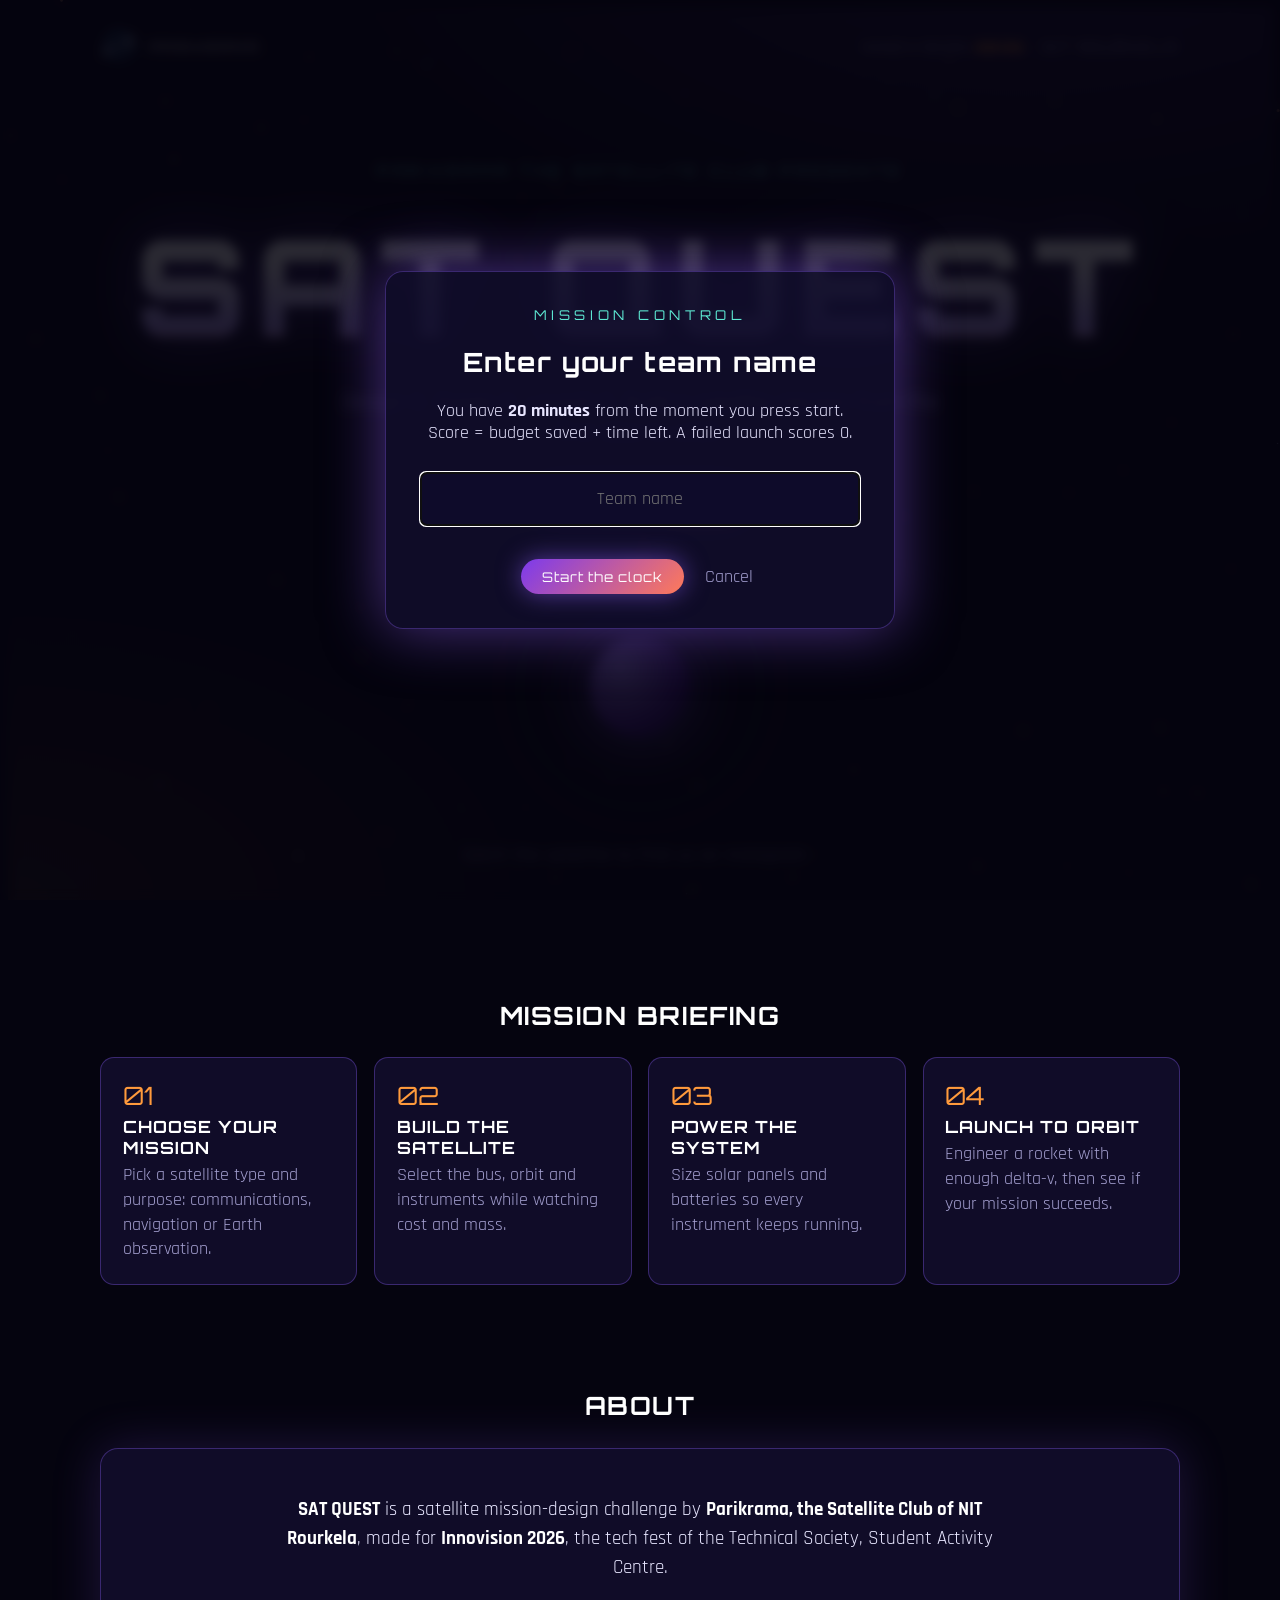
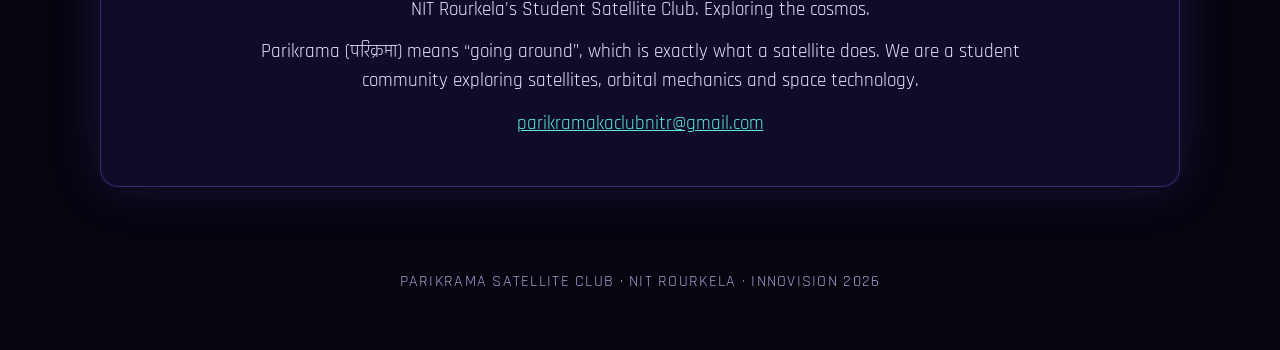
==== commit bdb675fa: "major ui change" ====
--- a/advanced.html
+++ b/advanced.html
@@ -3,9 +3,11 @@
 <head>
 	<meta charset="utf-8" />
 	<meta name="viewport" content="width=device-width" />
-	<title>Satellite Builder</title>
+	<link rel="icon" href="images/parikrama-logo.png"><title>SAT QUEST | Parikrama Satellite Club, NIT Rourkela</title>
+	<link rel="preconnect" href="https://fonts.googleapis.com"><link rel="stylesheet" href="https://fonts.googleapis.com/css2?family=Orbitron:wght@500;700;900&family=Rajdhani:wght@400;500;600;700&display=swap">
 	<link rel="stylesheet" media="all" href="css/fonts.css" type="text/css"/>
 	<link rel="stylesheet" media="all" href="css/style.css"  type="text/css" />
+	<link rel="stylesheet" media="all" href="css/satquest.css" type="text/css" />
 	<!--[if !IE]> --><link href="tests/satellite/style-nonie.css" rel="stylesheet" type="text/css" media="screen" /><!-- <![endif]-->
 	<script type="text/javascript" src="js/convertable.js"></script>
 	<script type="text/javascript" src="js/rocketequation.js"></script>
@@ -18,11 +20,12 @@
 		var lang = "en"
 	</script>
 	<script type="text/javascript" src="js/rocketscientist.js"></script>
+	<script src="js/config.js"></script>
 	<script type="text/javascript" src="js/rocketscientist.builder.js"></script>
 </head>
 <body>
 	<script type="text/javascript">
-		document.body.innerHTML += '<div id="overlay" style=""><div style="display:table-cell;vertical-align:middle;text-align:center;">Loading space programme...</div></div>';
+		document.body.innerHTML += '<div id="overlay" style=""><div style="display:table-cell;vertical-align:middle;text-align:center;">Initialising SAT QUEST mission control...</div></div>';
 	</script>
 
 	<div id="application" class="advanced">
@@ -30,7 +33,7 @@
 		<header>
 			<div id="bar" class="scriptonly">
 				<div class="barmenu">
-					<div class="baritem left padded"><h1><a href="index.html">Satellite Builder</a></h1></div>
+					<div class="baritem left padded"><h1><a href="index.html"><img class="sq-club" src="images/parikrama-logo.png" alt="Parikrama"><span class="sq-logo">SAT<b>QUEST</b></span></a></h1></div>
 					<div class="baritem">
 						<button class="togglebtn togglemenu" title="Menu"><img src="images/cleardot.gif" class="icon menu" alt="" /></button>						
 						<menu id="menu" class="dropdown not-at-start">
@@ -1464,11 +1467,12 @@
     <div class="container">
         <div class="padded">
             <a class="close" title="Close" href="#">&times;</a>
-            <h2>About:</h2>
-            <p>Classroom rocket scientist was developed by <a href="http://www.cardiff.ac.uk/people/view/828749-north-chris">Dr Chris North</a>, <a href="http://www.strudel.org.uk/">Dr Stuart Lowe</a>, <a href="https://lco.global/user/seroberts/">Sarah Roberts</a> and Brychan Govier.</p><p>It was supported by <a href="http://blogs.cardiff.ac.uk/physicsoutreach/">Cardiff University School of Physics and Astronomy</a>.</p><p>Icons by parkjisun, Housin Aziz, Creative Stall, Plainicon, Hakan Yalcin, Rflor, Megan Mitchell, Clockwise, Leadway Global LLC, <a href="http://www.flaticon.com">Flaticon</a>, <a href="http://material.io/tools/icons">Google Material Design</a> and OCHA Visual Information Unit.</p><p>For information or to provide feedback, please contact <a href="mailto:schools@astro.cf.ac.uk">schools@astro.cf.ac.uk</a>.</p>
-            <div class="icons">
-                <img src="images/CardiffPhysics_200px.png">
-            </div>
+            <h2>About SAT QUEST</h2>
+            <p><strong>SAT QUEST</strong> is a satellite mission-design challenge by <strong>Parikrama, the Student Satellite Club of NIT Rourkela</strong>, created for <strong>Innovision 2026</strong>, the annual tech fest organised by the Technical Society, Student Activity Centre, NIT Rourkela.</p>
+            <p>You play mission architect: choose a satellite type and purpose, build the bus, pick an orbit, load instruments, size the power system, and finally engineer a launch vehicle that can actually reach orbit. Every choice trades off cost, mass and power, just like real mission design.</p>
+            <p>Parikrama (परिक्रमा) means &ldquo;going around&rdquo;, which is exactly what a satellite does. We are a student community at NIT Rourkela exploring satellites, orbital mechanics and space technology.</p>
+            <p>Contact: <a href="mailto:parikramakaclubnitr@gmail.com">parikramakaclubnitr@gmail.com</a></p>
+            <p>The builder engine is adapted from the open-source <em>Classroom Rocket Scientist</em> project (Cardiff University).</p>
         </div>
     </div>
 </section>
@@ -1512,5 +1516,6 @@
 	</div>
 
 	<style id="customstylesheet"></style>
+<script src="js/satquest-game.js"></script>
 </body>
 </html>
--- a/css/style.css
+++ b/css/style.css
@@ -1,15 +1,15 @@
 @charset "UTF-8";
 .bg2x2 {
-    background-color: #02a24b;
+    background-color: #14b8a6;
 }
 
 .bg2x4 {
-    background-color: #f04031;
+    background-color: #ff7a59;
 }
 
 .bg3x3,
 .bg4x4 {
-    background-color: #00a2d3;
+    background-color: #8b5cf6;
 }
 
 .bg4x8 {
@@ -189,7 +189,7 @@
     width: 100%;
     line-height: 1.5em;
     overflow-x: hidden;
-    background-color: #202020;
+    background-color: #0b0a1a;
 }
 
 body.nooverflow {
@@ -232,7 +232,7 @@
 
 a {
     text-decoration: none;
-    color: #00a2d3;
+    color: #8b5cf6;
     font-weight: bold;
 }
 
@@ -275,7 +275,7 @@
 }
 
 .light {
-    color: #00a2d3;
+    color: #8b5cf6;
     background-color: rgba(255, 255, 255, 0.9) !important;
 }
 
@@ -371,11 +371,11 @@
     line-height: 1.5em;
     padding: 0em;
     background: #000000;
-    background-image: -webkit-linear-gradient(top, #000000, #202020);
-    background-image: -moz-linear-gradient(top, #000000, #202020);
-    background-image: -ms-linear-gradient(top, #000000, #202020);
-    background-image: -o-linear-gradient(top, #000000, #202020);
-    background-image: linear-gradient(to bottom, #000000, #202020);
+    background-image: -webkit-linear-gradient(top, #000000, #0b0a1a);
+    background-image: -moz-linear-gradient(top, #000000, #0b0a1a);
+    background-image: -ms-linear-gradient(top, #000000, #0b0a1a);
+    background-image: -o-linear-gradient(top, #000000, #0b0a1a);
+    background-image: linear-gradient(to bottom, #000000, #0b0a1a);
     background-repeat: repeat-x;
 }
 
@@ -414,12 +414,12 @@
 
 .dropdown {
     box-shadow: 0.1em 0.2em 0.25em rgba(0, 0, 0, 0.3);
-    background: #202020;
-    background-image: -webkit-linear-gradient(top, #202020, #000000);
-    background-image: -moz-linear-gradient(top, #202020, #000000);
-    background-image: -ms-linear-gradient(top, #202020, #000000);
-    background-image: -o-linear-gradient(top, #202020, #000000);
-    background-image: linear-gradient(to bottom, #202020, #000000);
+    background: #0b0a1a;
+    background-image: -webkit-linear-gradient(top, #0b0a1a, #000000);
+    background-image: -moz-linear-gradient(top, #0b0a1a, #000000);
+    background-image: -ms-linear-gradient(top, #0b0a1a, #000000);
+    background-image: -o-linear-gradient(top, #0b0a1a, #000000);
+    background-image: linear-gradient(to bottom, #0b0a1a, #000000);
 }
 
 nav li {
@@ -801,29 +801,29 @@
 
 .COMMS .padded,
 .COMMS .holder-inner {
-    background-color: #f9aa8f;
+    background-color: #1b1540;
 }
 
 .COMMS .image {
-    background-color: #f04031;
+    background-color: #ff7a59;
 }
 
 .EO .padded,
 .EO .holder-inner {
-    background-color: #9bd4ae;
+    background-color: #1b1540;
 }
 
 .EO .image {
-    background-color: #02a24b;
+    background-color: #14b8a6;
 }
 
 .NAV .padded,
 .NAV .holder-inner {
-    background-color: #8fd7ed;
+    background-color: #1b1540;
 }
 
 .NAV .image {
-    background-color: #00a2d3;
+    background-color: #8b5cf6;
 }
 
 section {
@@ -1302,27 +1302,27 @@
 }
 
 section#start .beginner .padded {
-    background-color: #f9aa8f;
+    background-color: #1b1540;
 }
 
 section#start .beginner .image {
-    background-color: #f04031;
+    background-color: #ff7a59;
 }
 
 section#start .intermediate .padded {
-    background-color: #9bd4ae;
+    background-color: #1b1540;
 }
 
 section#start .intermediate .image {
-    background-color: #02a24b;
+    background-color: #14b8a6;
 }
 
 section#start .advanced .padded {
-    background-color: #8fd7ed;
+    background-color: #1b1540;
 }
 
 section#start .advanced .image {
-    background-color: #00a2d3;
+    background-color: #8b5cf6;
 }
 
 section#type .image,
@@ -1451,7 +1451,7 @@
 .requirements li.met:before {
     content: "✔";
     padding-right: 0.25em;
-    color: #02a24b;
+    color: #14b8a6;
 }
 
 .requirements li.notmet {
@@ -1462,7 +1462,7 @@
 .requirements li.notmet:before {
     content: "✘";
     padding-right: 0.2em;
-    color: #f04031;
+    color: #ff7a59;
 }
 
 .display-area {
@@ -1914,7 +1914,7 @@
     background-image: -ms-linear-gradient(top, #cccccc, #efefef);
     background-image: -o-linear-gradient(top, #cccccc, #efefef);
     background-image: linear-gradient(to bottom, #cccccc, #efefef);
-    box-shadow: 0 0 5px #00a2d3;
+    box-shadow: 0 0 5px #8b5cf6;
 }
 
 button.selected {
@@ -1972,7 +1972,7 @@
     width: 0%;
     height: 100%;
     padding: 0px;
-    background-color: #00a2d3;
+    background-color: #8b5cf6;
     -webkit-transition: all 0.5s linear;
     -moz-transition: all 0.5s linear;
     -ms-transition: all 0.5s linear;
@@ -2292,7 +2292,7 @@
 
 .orbit-HEO .bg-orbit,
 .list li.selected.orbit-HEO .list-right {
-    background-color: #f04031;
+    background-color: #ff7a59;
 }
 
 .orbit-GEO .bg-orbit,
@@ -2579,7 +2579,7 @@
 .slot2x4 .face.front,
 .slot2x4 .face.back,
 .slot2x4 .eg {
-    background: #f04031;
+    background: #ff7a59;
 }
 
 .slot2x2 .face.top {
@@ -2594,7 +2594,7 @@
 .slot2x2 .face.front,
 .slot2x2 .face.back,
 .slot2x2 .eg {
-    background: #02a24b;
+    background: #14b8a6;
 }
 
 .slot4x8 .face.top {
@@ -2676,7 +2676,7 @@
 }
 
 .antenna .face.left {
-    background: #202020;
+    background: #0b0a1a;
 }
 
 .antenna .face.top {
@@ -3445,9 +3445,9 @@
     height: 0;
     border-style: solid;
     border-width: 1.5em 0 1.5em 1.5em;
-    border-color: transparent transparent transparent #202020;
+    border-color: transparent transparent transparent #0b0a1a;
     line-height: 0px;
-    _border-color: #000000 #000000 #000000 #202020;
+    _border-color: #000000 #000000 #000000 #0b0a1a;
     _filter: progid:DXImageTransform.Microsoft.Chroma(color="#000000");
     right: 0.75em;
 }
@@ -3459,9 +3459,9 @@
     height: 0;
     border-style: solid;
     border-width: 1.5em 1.5em 1.5em 0;
-    border-color: transparent #202020 transparent transparent;
+    border-color: transparent #0b0a1a transparent transparent;
     line-height: 0px;
-    _border-color: #000000 #202020 #000000 #000000;
+    _border-color: #000000 #0b0a1a #000000 #000000;
     _filter: progid:DXImageTransform.Microsoft.Chroma(color="#000000");
     left: 0.75em;
 }
@@ -3487,7 +3487,7 @@
     margin: 0px;
     margin-top: -2px;
     padding: 0px;
-    border-top: 0.3em solid #202020;
+    border-top: 0.3em solid #0b0a1a;
 }
 
 .solar-panels ol li {
@@ -3706,7 +3706,7 @@
 }
 
 .radar .hemisphere .inner:after {
-    background: #202020;
+    background: #0b0a1a;
 }
 
 .north .inner:after {
@@ -3999,15 +3999,15 @@
 /* End of Hemisphere CSS */
 
 .satellite.solar-fixed .row:first-child .solar-right .face.top {
-    border-right: 4px solid #00a2d3;
+    border-right: 4px solid #8b5cf6;
 }
 
 .satellite.solar-fixed .solar-top .face.left {
-    border-top: 4px solid #00a2d3;
+    border-top: 4px solid #8b5cf6;
 }
 
 .satellite.solar-fixed .solar-top .face.front {
-    border-top: 4px solid #00a2d3;
+    border-top: 4px solid #8b5cf6;
 }
 
 .satellite .solar-panel,
@@ -4017,7 +4017,7 @@
 .satellite.solar-fixed .solar-back .face.back,
 .slot4x4,
 .slot3x3 {
-    background-color: #00a2d3;
+    background-color: #8b5cf6;
 }
 
 .satellite.solar-fixed .solar-left .face.left,
@@ -4027,8 +4027,8 @@
 .satellite .solar-panel,
 .slot4x4,
 .slot3x3 {
-    background-image: -webkit-linear-gradient(#e1f4fe 1px, transparent 1px), -webkit-linear-gradient(0deg, #e1f4fe 1px, transparent 1px), -webkit-linear-gradient(#48c7e9 1px, transparent 1px), -webkit-linear-gradient(0deg, #48c7e9 1px, transparent 1px);
-    background-image: linear-gradient(#e1f4fe 1px, transparent 1px), linear-gradient(90deg, #e1f4fe 1px, transparent 1px), linear-gradient(#48c7e9 1px, transparent 1px), linear-gradient(90deg, #48c7e9 1px, transparent 1px);
+    background-image: -webkit-linear-gradient(#e1f4fe 1px, transparent 1px), -webkit-linear-gradient(0deg, #e1f4fe 1px, transparent 1px), -webkit-linear-gradient(#5eead4 1px, transparent 1px), -webkit-linear-gradient(0deg, #5eead4 1px, transparent 1px);
+    background-image: linear-gradient(#e1f4fe 1px, transparent 1px), linear-gradient(90deg, #e1f4fe 1px, transparent 1px), linear-gradient(#5eead4 1px, transparent 1px), linear-gradient(90deg, #5eead4 1px, transparent 1px);
     background-size: 1.5em 1.5em, 1.5em 1.5em, 0.375em 0.375em, 0.375em 0.375em;
     background-position: -1px -1px, -1px -1px, -1px -1px, -1px -1px;
     box-sizing: border-box;
@@ -4036,11 +4036,11 @@
 
 .satellite.solar-fixed .solar-left .face.front,
 .satellite.solar-fixed .row:first-child .solar-left .face.top {
-    border-left: 4px solid #00a2d3;
+    border-left: 4px solid #8b5cf6;
 }
 
 .satellite.solar-fixed .solar-right .face.front {
-    border-right: 4px solid #00a2d3;
+    border-right: 4px solid #8b5cf6;
 }
 
 .threeD .satellite.solar-fixed .solar-left .face.front,
@@ -4058,16 +4058,16 @@
 }
 
 .bg2x2 {
-    background-color: #02a24b;
+    background-color: #14b8a6;
 }
 
 .bg2x4 {
-    background-color: #f04031;
+    background-color: #ff7a59;
 }
 
 .bg3x3,
 .bg4x4 {
-    background-color: #00a2d3;
+    background-color: #8b5cf6;
 }
 
 .bg4x8 {
@@ -4153,9 +4153,9 @@
     width: 0.75em;
     height: 0.25em;
     display: block;
-    background-color: #00a2d3;
-    background-image: -webkit-linear-gradient(#e1f4fe 1px, transparent 1px), -webkit-linear-gradient(0deg, #e1f4fe 1px, transparent 1px), -webkit-linear-gradient(#48c7e9 1px, transparent 1px), -webkit-linear-gradient(0deg, #48c7e9 1px, transparent 1px);
-    background-image: linear-gradient(#e1f4fe 1px, transparent 1px), linear-gradient(90deg, #e1f4fe 1px, transparent 1px), linear-gradient(#48c7e9 1px, transparent 1px), linear-gradient(90deg, #48c7e9 1px, transparent 1px);
+    background-color: #8b5cf6;
+    background-image: -webkit-linear-gradient(#e1f4fe 1px, transparent 1px), -webkit-linear-gradient(0deg, #e1f4fe 1px, transparent 1px), -webkit-linear-gradient(#5eead4 1px, transparent 1px), -webkit-linear-gradient(0deg, #5eead4 1px, transparent 1px);
+    background-image: linear-gradient(#e1f4fe 1px, transparent 1px), linear-gradient(90deg, #e1f4fe 1px, transparent 1px), linear-gradient(#5eead4 1px, transparent 1px), linear-gradient(90deg, #5eead4 1px, transparent 1px);
     background-size: 1.5em 1.5em, 1.5em 1.5em, 0.375em 0.375em, 0.375em 0.375em;
     background-position: -1px -1px, -1px -1px, -1px -1px, -1px -1px;
     box-sizing: border-box;
@@ -4167,7 +4167,7 @@
     margin-left: -1em;
     margin-top: -1em;
     border: none;
-    background: #02a24b;
+    background: #14b8a6;
     background-image: url("../images/png/earth-northern.png");
     background-size: 100% 100%;
     z-index: 100;
@@ -4203,7 +4203,7 @@
     height: 9.4em;
     margin-top: -4.7em;
     margin-left: -6.58em;
-    border-color: #f04031;
+    border-color: #ff7a59;
 }
 
 ul.orrery li.HEO span {
@@ -4330,16 +4330,16 @@
 }
 
 .bg2x2 {
-    background-color: #02a24b;
+    background-color: #14b8a6;
 }
 
 .bg2x4 {
-    background-color: #f04031;
+    background-color: #ff7a59;
 }
 
 .bg3x3,
 .bg4x4 {
-    background-color: #00a2d3;
+    background-color: #8b5cf6;
 }
 
 .bg4x8 {
--- a/css/satquest.css
+++ b/css/satquest.css
@@ -0,0 +1,353 @@
+:root{--bg:#05040f;--panel:rgba(20,16,48,.78);--line:rgba(139,92,246,.35);--violet:#8b5cf6;--teal:#5eead4;--orange:#ff9a3c;--text:#e8e6ff;--muted:#a49fd0}
+html,body{background:var(--bg)!important;color:var(--text)!important;font-family:'Rajdhani','Helvetica Neue',Arial,sans-serif!important;font-size:105%}
+body{background:radial-gradient(1200px 600px at 80% -10%,rgba(139,92,246,.22),transparent 60%),radial-gradient(900px 500px at 0% 100%,rgba(255,154,60,.12),transparent 60%),var(--bg)!important;background-attachment:fixed!important}
+h1,h2,h3,h4,#bar h1,button.fancy,nav a{font-family:'Orbitron','Rajdhani',sans-serif!important;letter-spacing:.06em}
+h1,h2,h3,h4,strong,label{color:#fff!important}
+a{color:var(--teal)}
+header,#bar,.dropdown{background:rgba(5,4,15,.88)!important;background-image:none!important;border-bottom:1px solid var(--line);backdrop-filter:blur(8px)}
+.sq-logo{font-family:'Orbitron',sans-serif;font-weight:900;color:#fff;letter-spacing:.18em;font-size:1.05em;text-decoration:none}
+.sq-logo b{color:var(--orange);margin-left:.35em;font-weight:900}
+#bar a{text-decoration:none}
+nav{background:rgba(10,8,30,.85)!important;border-bottom:1px solid var(--line)}
+nav a{color:var(--text)!important}nav a:hover{color:var(--teal)!important}
+.view,.padded,.container,.fullpage{color:var(--text)}
+.fullpage .container,#messages>*,#summary>*{background:var(--panel)!important;border:1px solid var(--line);border-radius:14px;box-shadow:0 0 40px rgba(139,92,246,.2)}
+.list>*,.item,.option,.listitem,.card{background:var(--panel)!important;border:1px solid var(--line)!important;color:var(--text)!important;border-radius:10px}
+.list>*:hover,.item:hover,.option:hover{border-color:var(--teal)!important;box-shadow:0 0 18px rgba(94,234,212,.35)}
+.selected,.active,.chosen{border-color:var(--orange)!important;box-shadow:0 0 22px rgba(255,154,60,.45)!important}
+.blueprint,.isogrid{background-color:#0a0820!important;border:1px solid var(--line);border-radius:12px}
+button.fancy,button.btn,.btn{background:linear-gradient(135deg,#7c3aed,#ff7a59)!important;color:#fff!important;border:0!important;border-radius:999px;padding:.7em 1.6em;text-shadow:none;box-shadow:0 0 24px rgba(139,92,246,.55);cursor:pointer}
+button.fancy:hover{filter:brightness(1.15);box-shadow:0 0 34px rgba(255,154,60,.6)}
+button.fancy:disabled{background:#2a2750!important;box-shadow:none;color:#777!important}
+select,input{background:#0e0b2a;color:var(--text);border:1px solid var(--line);border-radius:6px}
+.coin-icon,.weight-icon,.power-icon{filter:hue-rotate(40deg)}
+#progressbar{background:#120f30!important}.progress-inner{background:linear-gradient(90deg,var(--violet),var(--teal),var(--orange))!important}
+#overlay{background:#05040f!important;color:var(--teal);font-family:'Orbitron',sans-serif;letter-spacing:.2em}
+/* landing page */
+body.sq-home{overflow-x:hidden}
+#stars{position:fixed;inset:0;z-index:0;width:100%;height:100%}
+.sq-wrap{position:relative;z-index:1;max-width:1080px;margin:0 auto;padding:0 1.4rem}
+.sq-top{display:flex;justify-content:space-between;align-items:center;padding:1.2rem 0;font-family:'Orbitron',sans-serif;font-size:.75rem;letter-spacing:.2em;color:var(--muted)}
+.sq-top b{color:var(--orange)}
+.sq-hero{text-align:center;padding:4.5rem 0 3rem}
+.sq-eyebrow{font-family:'Orbitron',sans-serif;letter-spacing:.35em;font-size:.8rem;color:var(--teal)}
+.sq-title{font-family:'Orbitron',sans-serif;font-weight:900;font-size:clamp(3rem,12vw,8rem);line-height:1;margin:.3em 0 .1em;letter-spacing:.08em;background:linear-gradient(180deg,#fff 30%,#b8a2ff 70%,var(--orange));-webkit-background-clip:text;background-clip:text;color:transparent!important;filter:drop-shadow(0 0 28px rgba(139,92,246,.6))}
+.sq-tag{font-size:1.4rem;color:var(--muted);max-width:640px;margin:0 auto 2rem}
+.sq-orbit{position:relative;width:200px;height:200px;margin:2.5rem auto 0}
+.sq-orbit .planet{position:absolute;inset:55px;display:block;cursor:pointer;transition:.3s;border-radius:50%;background:radial-gradient(circle at 30% 30%,#a78bfa,#4c1d95 60%,#120a30);box-shadow:0 0 60px rgba(139,92,246,.7)}
+.sq-orbit .ring{position:absolute;inset:0;border:1px dashed rgba(94,234,212,.5);border-radius:50%;animation:spin 9s linear infinite;pointer-events:none;z-index:2}
+.sq-orbit .sat{position:absolute;top:-20px;left:50%;margin-left:-20px;width:40px;height:40px;display:flex;align-items:center;justify-content:center;font-size:28px;text-decoration:none;pointer-events:auto;cursor:pointer;animation:spin 9s linear infinite reverse;border-radius:50%;transition:box-shadow .2s}
+.sq-orbit .sat:hover,.sq-orbit .sat:focus{box-shadow:0 0 22px 6px rgba(255,154,60,.7);background:rgba(255,154,60,.15);outline:none}
+.sq-orbit .ring.paused,.sq-orbit .ring.paused .sat{animation-play-state:paused}
+.sq-orbit .planet:hover{box-shadow:0 0 90px rgba(94,234,212,.8);transform:scale(1.06)}
+.sq-hint{text-align:center;color:var(--muted);font-size:1rem;letter-spacing:.06em;margin-top:2.2rem;min-height:1.5em}
+.sq-brand{display:flex;align-items:center;gap:.7rem;color:#fff}.sq-brand img{width:38px;height:38px;border-radius:50%}
+.sq-herologo{width:130px;height:130px;border-radius:50%;box-shadow:0 0 40px rgba(139,92,246,.6);margin-bottom:1.2rem}
+.sq-club{width:30px;height:30px;border-radius:50%;vertical-align:middle;margin-right:.6rem}
+.requirements{display:none!important}
+.sq-orbit .ring.r2{inset:-22px;border-color:rgba(255,154,60,.35);animation-duration:16s;animation-direction:reverse}
+.sq-orbit .ring.r2:before{content:"●";position:absolute;left:50%;color:var(--orange);font-size:14px;top:-9px}
+@keyframes spin{to{transform:rotate(360deg)}}
+.sq-sec{padding:2.5rem 0}
+.sq-sec h2{font-size:1.5rem;text-align:center;margin-bottom:1.6rem}
+.sq-grid{display:grid;grid-template-columns:repeat(auto-fit,minmax(220px,1fr));gap:1rem}
+.sq-card{background:var(--panel);border:1px solid var(--line);border-radius:14px;padding:1.3rem;transition:.25s}
+.sq-card:hover{transform:translateY(-4px);border-color:var(--teal);box-shadow:0 0 28px rgba(94,234,212,.3)}
+.sq-card .n{font-family:'Orbitron',sans-serif;color:var(--orange);font-size:1.5rem}
+.sq-card h3{margin:.3em 0;font-size:1rem}
+.sq-card p{color:var(--muted);margin:0;line-height:1.4}
+.sq-about{background:var(--panel);border:1px solid var(--line);border-radius:18px;padding:2rem;box-shadow:0 0 50px rgba(139,92,246,.2);text-align:center}
+.sq-about p{max-width:760px;margin:.8rem auto;color:var(--text);font-size:1.15rem;line-height:1.5}
+.sq-foot{text-align:center;color:var(--muted);padding:2.5rem 0 3rem;font-size:.95rem;letter-spacing:.08em}
+.sq-cta{display:inline-block;text-decoration:none;font-size:1rem}
+
+/* ===== builder pages: full dark theme ===== */
+section.view,section.view.slide,#main{background:transparent!important}
+section.view .padded,.padder,.holder-inner,.list-right,.slider-container,li.stage,.paddedsmall{background:var(--panel)!important;color:var(--text)!important;border-color:var(--line)!important}
+section.view .padded{backdrop-filter:blur(4px)}
+section.view p,section.view li,section.view span,section.view div{color:var(--text)}
+section.view h1,section.view h2,section.view h3{color:#fff!important}
+/* type & mission cards: replace red/green/blue/purple blocks with a unified neon palette */
+.holder .image{background:linear-gradient(135deg,#2a1466,#5b21b6 60%,#7c3aed)!important;border-radius:14px 14px 0 0;border:1px solid var(--line);border-bottom:0}
+.holder .image:has(+ .padded){box-shadow:inset 0 -30px 40px rgba(5,4,15,.5)}
+.holder .padded,.holder-inner{border:1px solid var(--line);border-top:0!important;border-radius:0 0 14px 14px}
+.holder:hover .image{background:linear-gradient(135deg,#0f766e,#5eead4 120%)!important}
+.holder:hover{filter:drop-shadow(0 0 18px rgba(94,234,212,.35))}
+.holder .image img,img.icon,.icon{filter:drop-shadow(0 0 6px rgba(94,234,212,.7))}
+.holder.COMMS .image,.holder.comms .image{background:linear-gradient(135deg,#3b1a7a,#8b5cf6)!important}
+.holder.EO .image,.holder.eo .image{background:linear-gradient(135deg,#064e4a,#14b8a6)!important}
+.holder.NAV .image,.holder.nav .image{background:linear-gradient(135deg,#7c2d12,#ff9a3c)!important}
+/* section headers/nav tabs */
+nav li,nav li.padded{background:transparent!important}
+nav a{background:transparent!important}
+nav li.next a:after,nav li.prev a:before{color:var(--orange)!important}
+nav li.current a,nav a.current,nav .selected a{color:var(--orange)!important;border-bottom:2px solid var(--orange)}
+/* lists */
+.list-right,.list .item,li.stage{border:1px solid var(--line)!important;border-radius:10px;margin:.35em 0}
+.list-right:hover,li.stage:hover{border-color:var(--teal)!important;box-shadow:0 0 16px rgba(94,234,212,.35)}
+li.stage.selected,.list-right.selected{border-color:var(--orange)!important;background:rgba(255,154,60,.12)!important;box-shadow:0 0 20px rgba(255,154,60,.4)}
+/* meters & sliders */
+.meter{background:#16123a!important;border:1px solid var(--line)}
+.meter>div,.meter .bar,.meter-inner{background:linear-gradient(90deg,var(--violet),var(--teal))!important}
+input[type=range]{accent-color:var(--orange)}
+/* blueprint grids: neon grid */
+.blueprint,.isogrid{background-image:linear-gradient(rgba(139,92,246,.18) 1px,transparent 1px),linear-gradient(90deg,rgba(139,92,246,.18) 1px,transparent 1px)!important;background-size:28px 28px!important;background-color:#070518!important}
+/* top bar stats */
+.togglecost,.togglemass,.togglepower,.togglebtn{color:var(--text)!important;background:transparent!important}
+.togglecost:hover,.togglemass:hover,.togglepower:hover{color:var(--teal)!important}
+.dropdown li button,menu button{color:var(--text)!important;background:transparent!important}
+.dropdown li:hover{background:rgba(139,92,246,.25)!important}
+/* launch screen */
+section#launch{background:radial-gradient(800px 400px at 50% 0,rgba(139,92,246,.25),transparent 70%),#05040f!important}
+#fixme{color:var(--orange)!important;border:1px solid var(--orange);border-radius:8px}
+table{color:var(--text)}th,td{border-color:var(--line)!important}
+a.close{color:var(--orange)!important}
+::-webkit-scrollbar{width:10px}::-webkit-scrollbar-thumb{background:#3b2a8a;border-radius:6px}::-webkit-scrollbar-track{background:#0b0a1a}
+
+/* satellite / rocket blocks: grey -> violet-teal */
+.rocket-holder .stage{filter:sepia(1) hue-rotate(215deg) saturate(2.6) brightness(.95)}
+
+nav h2,section.view nav h2,.row-top h2{opacity:1!important;color:#fff!important;text-shadow:0 0 14px rgba(139,92,246,.8)}
+.row-top p,.row-top .intro{color:var(--muted)!important;position:relative}
+
+/* fixes: heading dimmed by nav overlay, coloured list bars */
+nav{background:transparent!important;pointer-events:none}
+nav a,nav li{pointer-events:auto}
+.row-top h2,section.view h2{position:relative;z-index:3}
+.list li .list-left,.list .list-left,.list-left{background:linear-gradient(180deg,#4c1d95,#8b5cf6)!important;border-color:transparent!important}
+.list li:hover .list-left{background:linear-gradient(180deg,#0f766e,#5eead4)!important}
+.list li.selected .list-left{background:linear-gradient(180deg,#c2410c,#ff9a3c)!important}
+.list li{background:var(--panel)!important;border:1px solid var(--line)!important;border-radius:10px;overflow:hidden}
+.list li.selected{border-color:var(--orange)!important;box-shadow:0 0 20px rgba(255,154,60,.4)}
+.list li .list-right{background:transparent!important;border:0!important;box-shadow:none!important}
+.stage{border-radius:10px}
+.list-bar,.list li .list-bar,[class*="bg-"].list-bar{background:linear-gradient(180deg,#4c1d95,#8b5cf6)!important}
+.list li.selected .list-bar{background:linear-gradient(180deg,#c2410c,#ff9a3c)!important}
+.list li:hover .list-bar{background:linear-gradient(180deg,#0f766e,#5eead4)!important}
+.power-icon,.baritem .power-icon{filter:hue-rotate(20deg) saturate(.8)}
+
+/* rocket builder */
+.rocket-builder,.slider,.slider-container,.slider ul,.slider-container .slider{background:rgba(10,8,32,.6)!important}
+.slider button.prev,.slider button.next{background:transparent!important;color:var(--orange)!important}
+li.stage .stage-holder{background:transparent!important}
+li.stage .part,.stage .part{background:linear-gradient(90deg,rgba(139,92,246,.55),rgba(94,234,212,.35))!important}
+li.stage{border:1px solid var(--orange)!important}
+.sq-logo:focus,#bar a:focus{outline:none}
+.sq-title{padding-bottom:.15em}
+.sq-orbit{width:240px;height:240px}
+.sq-orbit .planet{inset:70px}
+.sq-orbit .sat{font-size:34px;width:48px;height:48px;margin-left:-24px;top:-24px}
+
+/* nav buttons must stay clickable */
+.row-top h2,section.view h2,.row-top p,section.view .row-top p{pointer-events:none}
+nav{pointer-events:none;z-index:10}
+nav ol,nav li,nav a,nav a *{pointer-events:auto;cursor:pointer}
+nav a{position:relative;z-index:11}
+
+/* keep title + Back / Next buttons pinned while scrolling */
+nav{position:absolute!important;top:0;left:0;right:0;height:3em;z-index:50}
+section.view .row-top{position:sticky!important;top:58px;z-index:60;background:rgba(5,4,15,.94);border-bottom:1px solid var(--line);backdrop-filter:blur(6px)}
+nav li a{background:rgba(10,8,30,.92)!important;border:1px solid var(--line);border-radius:999px;padding:0 1.1em!important;display:inline-flex;align-items:center;height:2.2em;margin:.35em .9em;box-shadow:0 0 18px rgba(139,92,246,.35)}
+nav li a:hover{border-color:var(--orange)}
+nav a.disabled{opacity:.35;pointer-events:none!important;box-shadow:none}
+section.view .row-top{top:56px}
+section.view .row-top p{font-size:.88em;line-height:1.3;margin:.2em 1em .5em}
+
+/* timer + result screen */
+#sqTimer{position:absolute;left:50%;top:6px;transform:translateX(-50%);text-align:center;font-family:'Orbitron',sans-serif;color:#fff;line-height:1.1;pointer-events:none;z-index:5}
+#sqTimer .tm{font-size:1.35rem;font-weight:700;letter-spacing:.12em;text-shadow:0 0 12px rgba(94,234,212,.8)}
+#sqTimer small{display:block;font-size:.6rem;letter-spacing:.2em;color:var(--muted);text-transform:uppercase}
+#sqTimer.warn .tm{color:var(--orange);text-shadow:0 0 14px rgba(255,154,60,.9)}
+#sqTimer.danger .tm{color:#ff4d6d;text-shadow:0 0 16px rgba(255,77,109,.9);animation:blink 1s steps(2) infinite}
+@keyframes blink{50%{opacity:.45}}
+#sqResult{position:fixed;inset:0;z-index:9999;display:flex;align-items:center;justify-content:center;background:rgba(5,4,15,.92);backdrop-filter:blur(6px);overflow:auto;padding:1rem}
+#sqResult .sqbox{background:var(--panel);border:1px solid var(--line);border-radius:18px;padding:2rem 2.4rem;max-width:520px;width:100%;text-align:center;box-shadow:0 0 60px rgba(139,92,246,.45)}
+.sqk{font-family:'Orbitron',sans-serif;letter-spacing:.3em;color:var(--teal);font-size:.8rem}
+#sqResult h2{margin:.4em 0 .2em}
+.sqscore{font-family:'Orbitron',sans-serif;font-size:4.5rem;font-weight:900;background:linear-gradient(180deg,#fff,var(--orange));-webkit-background-clip:text;background-clip:text;color:transparent}
+.sqscore small{font-size:1.2rem;color:var(--muted);-webkit-text-fill-color:var(--muted)}
+#sqResult table{width:100%;margin:.5rem 0;border-collapse:collapse}#sqResult td{padding:.4em;border-bottom:1px solid var(--line);text-align:left}#sqResult td:last-child{text-align:right;color:var(--orange);font-weight:700}
+#sqResult ul{text-align:left;color:var(--muted)}
+.sqmuted{color:var(--muted)}
+.sqbtns{display:flex;gap:.8rem;justify-content:center;flex-wrap:wrap;margin-top:1rem}
+.sqbtn{display:inline-block;text-decoration:none;cursor:pointer;border:0;color:#fff;font-family:'Orbitron',sans-serif;font-size:.85rem;padding:.8em 1.6em;border-radius:999px;background:linear-gradient(135deg,#7c3aed,#ff7a59);box-shadow:0 0 24px rgba(139,92,246,.55)}
+.sqbtn.alt{background:transparent;border:1px solid var(--line);box-shadow:none}
+
+/* team modal + leaderboard */
+.sqmodal{position:fixed;inset:0;z-index:100;background:rgba(5,4,15,.85);backdrop-filter:blur(6px);display:flex;align-items:center;justify-content:center;padding:1rem}
+.sqmodal[hidden]{display:none}
+.sqbox2{background:var(--panel);border:1px solid var(--line);border-radius:18px;padding:2rem;max-width:440px;width:100%;text-align:center;box-shadow:0 0 60px rgba(139,92,246,.5)}
+.sqbox2 input{width:100%;box-sizing:border-box;margin:.6rem 0;padding:.8em 1em;font:inherit;font-size:1.1rem;text-align:center}
+.sqerr{color:#ff7a8a;min-height:1.3em}
+.sq-cancel{background:none;border:0;color:var(--muted);cursor:pointer;font:inherit;margin-left:.6rem}
+.sq-lb{margin-left:1rem;color:var(--teal);letter-spacing:.15em;font-family:'Orbitron',sans-serif;font-size:.8rem}
+.lb{max-width:860px;margin:0 auto;padding:1rem}
+.lb h1{text-align:center;font-size:clamp(2rem,6vw,3.4rem);margin:.4em 0}
+.lb table{width:100%;border-collapse:collapse;font-size:1.25rem}
+.lb th{font-family:'Orbitron',sans-serif;font-size:.7rem;letter-spacing:.2em;color:var(--muted);text-align:left;padding:.6em}
+.lb td{padding:.75em .6em;border-bottom:1px solid var(--line)}
+.lb tr:nth-child(2) td{color:var(--orange);font-weight:700}
+.lb td.r{font-family:'Orbitron',sans-serif;color:var(--teal)}
+.lb .msg{text-align:center;color:var(--muted);padding:2rem}
+
+/* projector board */
+.pj{max-width:1400px;margin:0 auto;padding:1rem 2rem}
+.pj-head{text-align:center}
+.pj-head h1{font-size:clamp(2.4rem,6vw,5rem);margin:.2em 0 0;letter-spacing:.14em}
+.pj-live{color:var(--teal);font-family:'Orbitron',sans-serif;letter-spacing:.3em;font-size:.8rem}
+.pj-live:before{content:"";display:inline-block;width:9px;height:9px;border-radius:50%;background:var(--teal);margin-right:.6em;animation:blink 1.4s infinite}
+.pj-top{display:grid;grid-template-columns:repeat(3,1fr);gap:1.4rem;margin:2rem 0 1.6rem;align-items:end}
+.pj-card{background:var(--panel);border:1px solid var(--line);border-radius:18px;text-align:center;padding:1.4rem .8rem;box-shadow:0 0 40px rgba(139,92,246,.25)}
+.pj-card.p1{order:2;padding:2.4rem .8rem;border-color:var(--orange);box-shadow:0 0 60px rgba(255,154,60,.4)}
+.pj-card.p2{order:1}.pj-card.p3{order:3}
+.pj-rank{font-family:'Orbitron',sans-serif;color:var(--orange);font-size:1rem;letter-spacing:.3em}
+.pj-name{font-size:clamp(1.4rem,2.6vw,2.4rem);font-weight:700;color:#fff;margin:.3em 0;word-break:break-word}
+.pj-score{font-family:'Orbitron',sans-serif;font-size:clamp(2.4rem,5vw,4.6rem);font-weight:900;background:linear-gradient(180deg,#fff,var(--orange));-webkit-background-clip:text;background-clip:text;color:transparent}
+.pj-meta{color:var(--muted);font-size:1.05rem}
+.pj-list{width:100%;border-collapse:collapse;font-size:clamp(1.1rem,2vw,1.7rem)}
+.pj-list td{padding:.55em .8em;border-bottom:1px solid var(--line)}
+.pj-list td:first-child{font-family:'Orbitron',sans-serif;color:var(--muted);width:3em}
+.pj-list td.s{text-align:right;font-family:'Orbitron',sans-serif;color:var(--teal);font-weight:700}
+.pj-list td.m{text-align:right;color:var(--muted)}
+.pj-msg{text-align:center;color:var(--muted);font-size:1.4rem;padding:2rem}
+.pj-hint{text-align:center;color:var(--muted);font-size:.85rem;opacity:.6;margin-top:1rem}
+#pjLock{position:fixed;inset:0;z-index:200;background:#05040f;display:flex;align-items:center;justify-content:center;flex-direction:column;gap:1rem}
+#pjLock input{padding:.8em 1em;font-size:1.3rem;text-align:center;width:220px}
+
+/* satellite palette: silver-blue body, gold foil empty bays, violet/teal solar panels */
+.satellite-holder .satellite .slot .face.front,.satellite-holder .satellite .slot .face.back{background:linear-gradient(135deg,#eef1ff,#c7d0f5)!important}
+.satellite-holder .satellite .slot .face.left,.satellite-holder .satellite .slot .face.right{background:linear-gradient(180deg,#9aa6dc,#6f7bc0)!important}
+.satellite-holder .satellite .slot .face.top{background:linear-gradient(135deg,#ffffff,#dfe5ff)!important}
+.satellite-holder .satellite .slot.slot-empty .face.front,.satellite-holder .satellite .slot.slot-empty .face.back{background:linear-gradient(135deg,#ffd58a,#ff9a3c)!important}
+.satellite-holder .satellite .slot.slot-empty .face.left,.satellite-holder .satellite .slot.slot-empty .face.right{background:linear-gradient(180deg,#e8821f,#b45309)!important}
+.satellite-holder .satellite .slot.slot-empty .face.top{background:linear-gradient(135deg,#ffe3ad,#ffc26b)!important}
+.satellite-holder .satellite{filter:drop-shadow(0 0 22px rgba(94,234,212,.35))}
+.list li:hover .list-bar{background:linear-gradient(180deg,#4c1d95,#8b5cf6)!important}
+.list li:hover{border-color:var(--teal)!important}
+section.view .row-top h2{margin:0!important;line-height:3em;height:3em;overflow:hidden}
+.list li .list-left img,.list li .list-bar+img{border-radius:6px}
+
+/* ===== dark-theme fixes: instrument icons, satellite faces, isometric grid ===== */
+/* filled satellite slots: deep indigo instead of near-white silver */
+.satellite-holder .satellite .slot:not(.slot-empty) .face.front,.satellite-holder .satellite .slot:not(.slot-empty) .face.back{background:#1f1c55!important}
+.satellite-holder .satellite .slot:not(.slot-empty) .face.left,.satellite-holder .satellite .slot:not(.slot-empty) .face.right{background:linear-gradient(180deg,#1f1957,#120e3a)!important}
+.satellite-holder .satellite .slot:not(.slot-empty) .face.top{background:linear-gradient(135deg,#4637a8,#2f2680)!important}
+.satellite-holder .satellite .slot:not(.slot-empty) .face{border-color:rgba(94,234,212,.35)}
+/* instrument icons: the original bitmaps are black-on-white, so use light-on-dark copies (images/png/dark) */
+.texture.atomic-clock .face.front,.satellite-holder .satellite .slot.texture.atomic-clock .face.front{background:url("../images/png/dark/icon-clock.png") center/74% 74% no-repeat,#1f1c55!important;border:1px solid rgba(94,234,212,.55)!important}
+.satellite-holder .satellite .slot.texture.atomic-clock.slot2x4.down .face.front,.satellite-holder .satellite .slot.texture.atomic-clock.slot2x4.up .face.front{background:#1f1c55!important}
+.texture.atomic-clock .face.front:before{background:url("../images/png/dark/icon-clock.png") 0 0/100% 100% no-repeat!important}
+.texture.atomic-clock-small .face.front,.satellite-holder .satellite .slot.texture.atomic-clock-small .face.front{background:url("../images/png/dark/icon-clock-mini.png") center/74% 74% no-repeat,#1f1c55!important;border:1px solid rgba(94,234,212,.55)!important}
+.satellite-holder .satellite .slot.texture.atomic-clock-small.slot2x4.down .face.front,.satellite-holder .satellite .slot.texture.atomic-clock-small.slot2x4.up .face.front{background:#1f1c55!important}
+.texture.atomic-clock-small .face.front:before{background:url("../images/png/dark/icon-clock-mini.png") 0 0/100% 100% no-repeat!important}
+.texture.camera-fir .face.front,.satellite-holder .satellite .slot.texture.camera-fir .face.front{background:url("../images/png/dark/camera-thermal.png") center/74% 74% no-repeat,#1f1c55!important;border:1px solid rgba(94,234,212,.55)!important}
+.satellite-holder .satellite .slot.texture.camera-fir.slot2x4.down .face.front,.satellite-holder .satellite .slot.texture.camera-fir.slot2x4.up .face.front{background:#1f1c55!important}
+.texture.camera-fir .face.front:before{background:url("../images/png/dark/camera-thermal.png") 0 0/100% 100% no-repeat!important}
+.texture.camera-nir .face.front,.satellite-holder .satellite .slot.texture.camera-nir .face.front{background:url("../images/png/dark/camera-veg.png") center/74% 74% no-repeat,#1f1c55!important;border:1px solid rgba(94,234,212,.55)!important}
+.satellite-holder .satellite .slot.texture.camera-nir.slot2x4.down .face.front,.satellite-holder .satellite .slot.texture.camera-nir.slot2x4.up .face.front{background:#1f1c55!important}
+.texture.camera-nir .face.front:before{background:url("../images/png/dark/camera-veg.png") 0 0/100% 100% no-repeat!important}
+.texture.camera-opt .face.front,.satellite-holder .satellite .slot.texture.camera-opt .face.front{background:url("../images/png/dark/camera-opt.png") center/74% 74% no-repeat,#1f1c55!important;border:1px solid rgba(94,234,212,.55)!important}
+.satellite-holder .satellite .slot.texture.camera-opt.slot2x4.down .face.front,.satellite-holder .satellite .slot.texture.camera-opt.slot2x4.up .face.front{background:#1f1c55!important}
+.texture.camera-opt .face.front:before{background:url("../images/png/dark/camera-opt.png") 0 0/100% 100% no-repeat!important}
+.texture.camera-opt-hires .face.front,.satellite-holder .satellite .slot.texture.camera-opt-hires .face.front{background:url("../images/png/dark/camera-opt-hires.png") center/74% 74% no-repeat,#1f1c55!important;border:1px solid rgba(94,234,212,.55)!important}
+.satellite-holder .satellite .slot.texture.camera-opt-hires.slot2x4.down .face.front,.satellite-holder .satellite .slot.texture.camera-opt-hires.slot2x4.up .face.front{background:#1f1c55!important}
+.texture.camera-opt-hires .face.front:before{background:url("../images/png/dark/camera-opt-hires.png") 0 0/100% 100% no-repeat!important}
+.texture.spect-opt .face.front,.satellite-holder .satellite .slot.texture.spect-opt .face.front{background:url("../images/png/dark/spectro-opt.png") center/74% 74% no-repeat,#1f1c55!important;border:1px solid rgba(94,234,212,.55)!important}
+.satellite-holder .satellite .slot.texture.spect-opt.slot2x4.down .face.front,.satellite-holder .satellite .slot.texture.spect-opt.slot2x4.up .face.front{background:#1f1c55!important}
+.texture.spect-opt .face.front:before{background:url("../images/png/dark/spectro-opt.png") 0 0/100% 100% no-repeat!important}
+.texture.spect-nir .face.front,.satellite-holder .satellite .slot.texture.spect-nir .face.front{background:url("../images/png/dark/spectro-veg.png") center/74% 74% no-repeat,#1f1c55!important;border:1px solid rgba(94,234,212,.55)!important}
+.satellite-holder .satellite .slot.texture.spect-nir.slot2x4.down .face.front,.satellite-holder .satellite .slot.texture.spect-nir.slot2x4.up .face.front{background:#1f1c55!important}
+.texture.spect-nir .face.front:before{background:url("../images/png/dark/spectro-veg.png") 0 0/100% 100% no-repeat!important}
+.texture.spect-fir .face.front,.satellite-holder .satellite .slot.texture.spect-fir .face.front{background:url("../images/png/dark/spectro-thermal.png") center/74% 74% no-repeat,#1f1c55!important;border:1px solid rgba(94,234,212,.55)!important}
+.satellite-holder .satellite .slot.texture.spect-fir.slot2x4.down .face.front,.satellite-holder .satellite .slot.texture.spect-fir.slot2x4.up .face.front{background:#1f1c55!important}
+.texture.spect-fir .face.front:before{background:url("../images/png/dark/spectro-thermal.png") 0 0/100% 100% no-repeat!important}
+.texture.gps-rx .face.front,.satellite-holder .satellite .slot.texture.gps-rx .face.front{background:url("../images/png/dark/icon-gps.png") center/74% 74% no-repeat,#1f1c55!important;border:1px solid rgba(94,234,212,.55)!important}
+.satellite-holder .satellite .slot.texture.gps-rx.slot2x4.down .face.front,.satellite-holder .satellite .slot.texture.gps-rx.slot2x4.up .face.front{background:#1f1c55!important}
+.texture.gps-rx .face.front:before{background:url("../images/png/dark/icon-gps.png") 0 0/100% 100% no-repeat!important}
+.texture.radar-alt .face.front,.satellite-holder .satellite .slot.texture.radar-alt .face.front{background:url("../images/png/dark/icon-altimeter.png") center/74% 74% no-repeat,#1f1c55!important;border:1px solid rgba(94,234,212,.55)!important}
+.satellite-holder .satellite .slot.texture.radar-alt.slot2x4.down .face.front,.satellite-holder .satellite .slot.texture.radar-alt.slot2x4.up .face.front{background:#1f1c55!important}
+.texture.radar-alt .face.front:before{background:url("../images/png/dark/icon-altimeter.png") 0 0/100% 100% no-repeat!important}
+.texture.internet-en .face.front,.satellite-holder .satellite .slot.texture.internet-en .face.front{background:url("../images/png/dark/icon-wifi.png") center/74% 74% no-repeat,#1f1c55!important;border:1px solid rgba(94,234,212,.55)!important}
+.satellite-holder .satellite .slot.texture.internet-en.slot2x4.down .face.front,.satellite-holder .satellite .slot.texture.internet-en.slot2x4.up .face.front{background:#1f1c55!important}
+.texture.internet-en .face.front:before{background:url("../images/png/dark/icon-wifi.png") 0 0/100% 100% no-repeat!important}
+.texture.tv-en .face.front,.satellite-holder .satellite .slot.texture.tv-en .face.front{background:url("../images/png/dark/tv.png") center/74% 74% no-repeat,#1f1c55!important;border:1px solid rgba(94,234,212,.55)!important}
+.satellite-holder .satellite .slot.texture.tv-en.slot2x4.down .face.front,.satellite-holder .satellite .slot.texture.tv-en.slot2x4.up .face.front{background:#1f1c55!important}
+.texture.tv-en .face.front:before{background:url("../images/png/dark/tv.png") 0 0/100% 100% no-repeat!important}
+.texture.phone-en .face.front,.satellite-holder .satellite .slot.texture.phone-en .face.front{background:url("../images/png/dark/phone.png") center/74% 74% no-repeat,#1f1c55!important;border:1px solid rgba(94,234,212,.55)!important}
+.satellite-holder .satellite .slot.texture.phone-en.slot2x4.down .face.front,.satellite-holder .satellite .slot.texture.phone-en.slot2x4.up .face.front{background:#1f1c55!important}
+.texture.phone-en .face.front:before{background:url("../images/png/dark/phone.png") 0 0/100% 100% no-repeat!important}
+.texture.phone-en-mini .face.front,.satellite-holder .satellite .slot.texture.phone-en-mini .face.front{background:url("../images/png/dark/phone.png") center/74% 74% no-repeat,#1f1c55!important;border:1px solid rgba(94,234,212,.55)!important}
+.satellite-holder .satellite .slot.texture.phone-en-mini.slot2x4.down .face.front,.satellite-holder .satellite .slot.texture.phone-en-mini.slot2x4.up .face.front{background:#1f1c55!important}
+.texture.phone-en-mini .face.front:before{background:url("../images/png/dark/phone.png") 0 0/100% 100% no-repeat!important}
+.texture.battery-large .face.front,.satellite-holder .satellite .slot.texture.battery-large .face.front{background:url("../images/png/dark/icon-battery-large.png") center/74% 74% no-repeat,#1f1c55!important;border:1px solid rgba(94,234,212,.55)!important}
+.satellite-holder .satellite .slot.texture.battery-large.slot2x4.down .face.front,.satellite-holder .satellite .slot.texture.battery-large.slot2x4.up .face.front{background:#1f1c55!important}
+.texture.battery-large .face.front:before{background:url("../images/png/dark/icon-battery-large.png") 0 0/100% 100% no-repeat!important}
+.texture.battery-medium .face.front,.satellite-holder .satellite .slot.texture.battery-medium .face.front{background:url("../images/png/dark/icon-battery.png") center/74% 74% no-repeat,#1f1c55!important;border:1px solid rgba(94,234,212,.55)!important}
+.satellite-holder .satellite .slot.texture.battery-medium.slot2x4.down .face.front,.satellite-holder .satellite .slot.texture.battery-medium.slot2x4.up .face.front{background:#1f1c55!important}
+.texture.battery-medium .face.front:before{background:url("../images/png/dark/icon-battery.png") 0 0/100% 100% no-repeat!important}
+.texture.battery-small .face.front,.satellite-holder .satellite .slot.texture.battery-small .face.front{background:url("../images/png/dark/icon-battery.png") center/74% 74% no-repeat,#1f1c55!important;border:1px solid rgba(94,234,212,.55)!important}
+.satellite-holder .satellite .slot.texture.battery-small.slot2x4.down .face.front,.satellite-holder .satellite .slot.texture.battery-small.slot2x4.up .face.front{background:#1f1c55!important}
+.texture.battery-small .face.front:before{background:url("../images/png/dark/icon-battery.png") 0 0/100% 100% no-repeat!important}
+.texture.rtg .face.front,.satellite-holder .satellite .slot.texture.rtg .face.front{background:url("../images/png/dark/icon-nuclear.png") center/74% 74% no-repeat,#1f1c55!important;border:1px solid rgba(94,234,212,.55)!important}
+.satellite-holder .satellite .slot.texture.rtg.slot2x4.down .face.front,.satellite-holder .satellite .slot.texture.rtg.slot2x4.up .face.front{background:#1f1c55!important}
+.texture.rtg .face.front:before{background:url("../images/png/dark/icon-nuclear.png") 0 0/100% 100% no-repeat!important}
+/* isometric (3D) view: diagonal neon grid instead of the pale-blue one */
+.isogrid.threeD{background-color:#070518!important;background-image:linear-gradient(30deg,transparent 49%,rgba(139,92,246,.30) 49.4%,rgba(139,92,246,.30) 50.6%,transparent 51%),linear-gradient(-30deg,transparent 49%,rgba(139,92,246,.30) 49.4%,rgba(139,92,246,.30) 50.6%,transparent 51%)!important;background-size:5.2896em 3.0294981818em!important;background-position:0 0,0 0!important}
+/* list icon tile: glow so it reads against the coloured bar */
+.list li .list-left .package_slot .face.front{box-shadow:0 0 10px rgba(94,234,212,.35);border-radius:3px}
+
+
+/* ===== MINIMAL MODE (builder only): flat solid colours, no glows, no hover effects ===== */
+body:has(#application){background:#0b0a1a!important;background-image:none!important}
+#application,#application *{text-shadow:none!important;transition:none!important}
+#application *:not(.satellite):not(.satellite *){box-shadow:none!important}
+#application .satellite,#application .satellite *{filter:none!important;box-shadow:none!important}
+/* top bar, nav, section headers */
+#application header,#application #bar,#application .dropdown{background:#0b0a1a!important;background-image:none!important;backdrop-filter:none}
+#application section.view .row-top{background:#0b0a1a!important;backdrop-filter:none}
+#application nav li a{background:#12102a!important;box-shadow:none!important}
+#application nav li a:hover{border-color:var(--line)!important;color:var(--text)!important}
+#application nav h2,#application section.view nav h2,#application .row-top h2{text-shadow:none!important}
+#application .dropdown li:hover{background:transparent!important}
+#application .baritem a:hover,#application .baritem button:hover,#application .togglecost:hover,#application .togglemass:hover,#application .togglepower:hover{background:transparent!important;color:var(--text)!important;opacity:1}
+#progressbar{background:#16123a!important}
+#application .progress-inner,#application .meter>div,#application .meter .bar,#application .meter-inner{background:#8b5cf6!important}
+/* buttons */
+#application button.fancy,#application button.btn,#application .btn{background:#8b5cf6!important;background-image:none!important;box-shadow:none!important}
+#application button.fancy:hover,#application button.fancy:focus{background:#8b5cf6!important;filter:none!important;box-shadow:none!important}
+#application button.fancy:disabled{background:#2a2750!important}
+/* type / mission cards */
+#application .holder .image,#application .holder.COMMS .image,#application .holder.comms .image,#application .holder.EO .image,#application .holder.eo .image,#application .holder.NAV .image,#application .holder.nav .image{background:#1a1540!important;background-image:none!important}
+#application .holder:hover .image{background:#1a1540!important}
+#application .holder:hover,#application .holder .image:has(+ .padded){filter:none!important;box-shadow:none!important}
+#application .holder .image img,#application img.icon,#application .icon{filter:none!important}
+/* lists: solid bars, no hover/selected glow */
+#application .list li .list-left,#application .list .list-left,#application .list-left,#application .list-bar,#application .list li .list-bar,#application [class*="bg-"].list-bar,#application .list li:hover .list-left,#application .list li:hover .list-bar{background:#241d5c!important;background-image:none!important}
+#application .list li.selected .list-left,#application .list li.selected .list-bar{background:#c2610f!important;background-image:none!important}
+#application .list li:hover,#application .list li:hover .list-right,#application .list-right:hover,#application li.stage:hover{border-color:var(--line)!important;box-shadow:none!important}
+#application .list li.selected:hover{border-color:var(--orange)!important}
+#application .list li.selected,#application li.stage.selected,#application .list-right.selected{box-shadow:none!important;background:var(--panel)!important}
+#application .list li.selected.orbit-LEO .list-right,#application .list li.selected.orbit-MEO .list-right,#application .list li.selected.orbit-HEO .list-right,#application .list li.selected.orbit-GEO .list-right{background:transparent!important;background-image:none!important}
+/* rocket builder + slots */
+#application .rocket-builder,#application .slider,#application .slider-container,#application .slider ul,#application .slider-container .slider{background:#0e0c26!important}
+#application li.stage .part,#application .stage .part{background:#3b2d86!important;background-image:none!important}
+#application .blueprint,#application .isogrid{background-color:#080716!important}
+/* satellite: flat faces */
+#application .satellite-holder .satellite .slot:not(.texture):not(.slot-empty) .face.front,#application .satellite-holder .satellite .slot:not(.texture):not(.slot-empty) .face.back,#application .satellite-holder .satellite .slot.texture .face.back{background:#1f1c55!important}
+#application .satellite-holder .satellite .slot .face.left,#application .satellite-holder .satellite .slot .face.right,#application .satellite-holder .satellite .slot:not(.slot-empty) .face.left,#application .satellite-holder .satellite .slot:not(.slot-empty) .face.right{background:#161340!important}
+#application .satellite-holder .satellite .slot .face.top,#application .satellite-holder .satellite .slot:not(.slot-empty) .face.top{background:#312a7a!important}
+#application .satellite-holder .satellite .slot.slot-empty .face.front,#application .satellite-holder .satellite .slot.slot-empty .face.back{background:#e8913a!important}
+#application .satellite-holder .satellite .slot.slot-empty .face.left,#application .satellite-holder .satellite .slot.slot-empty .face.right{background:#b8651a!important}
+#application .satellite-holder .satellite .slot.slot-empty .face.top{background:#f2a954!important}
+#application #bus .satellite:hover,#application .threeD .satellite:hover .row{transform:none}
+/* launch / result */
+#application section#launch,section#launch{background:#0b0a1a!important}
+#sqResult .sqscore,#sqResult .sqscore small{background:none!important;-webkit-text-fill-color:currentColor!important;color:var(--orange)!important}
+#sqResult .sqbtn,#sqResult .sqbox{background-image:none!important;box-shadow:none!important}
+#sqResult .sqbtn{background:#8b5cf6!important}
+#sqResult .sqbtn.alt{background:transparent!important}
+
+/* launch step: not-ready message */
+.sq-notready{border:1px solid #ff4d6d;border-radius:10px;padding:1em 1.2em;margin:.6em 1em;background:#1a0f24;text-align:center}
+.sq-notready strong{display:block;font-family:'Orbitron',sans-serif;letter-spacing:.12em;text-transform:uppercase;color:#ff4d6d!important;font-size:1.15em}
+.sq-notready p{margin:.5em 0 0;color:var(--text)}
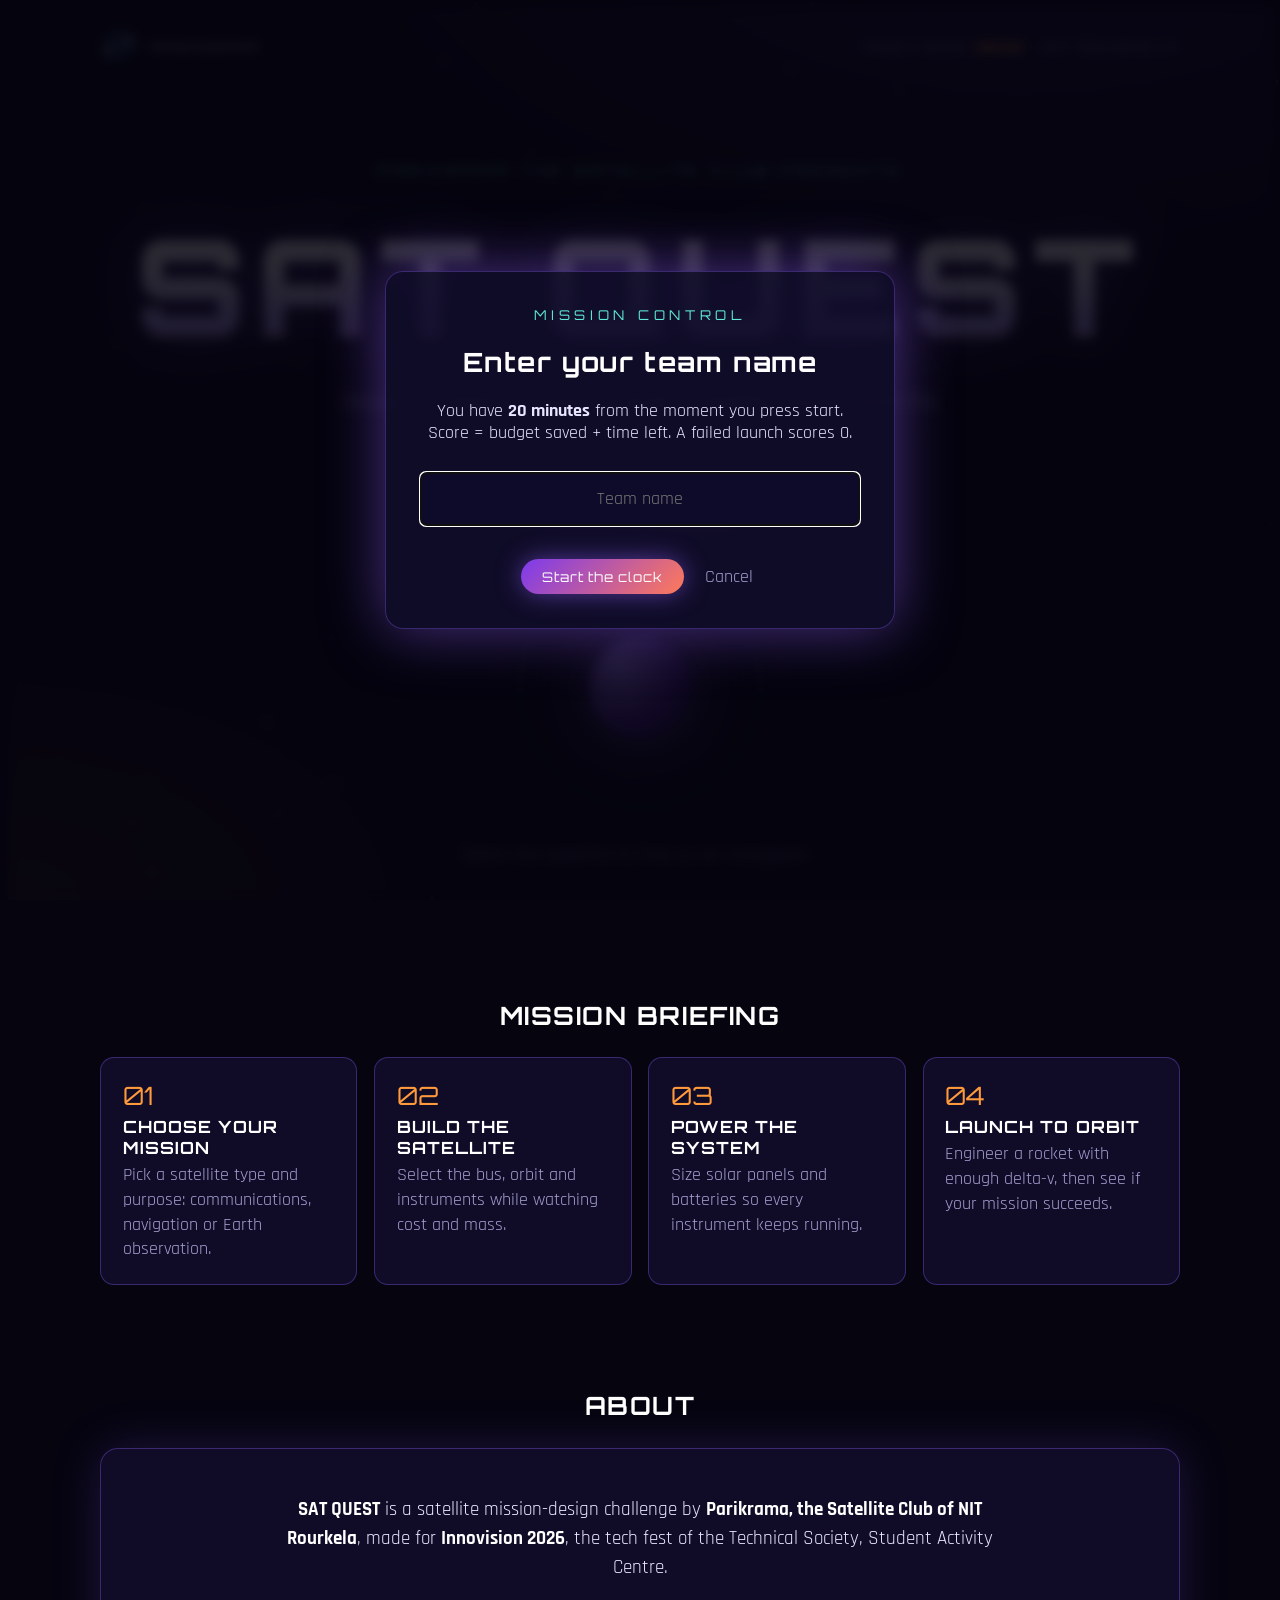
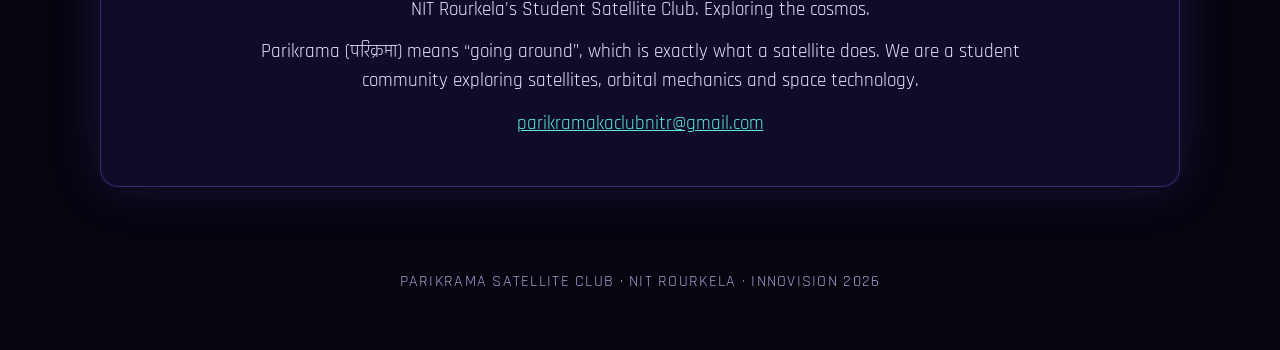
==== commit cd90dcc5: "fixed ui overlays" ====
--- a/advanced.html
+++ b/advanced.html
@@ -39,10 +39,7 @@
 						<menu id="menu" class="dropdown not-at-start">
 							<li class="baritem restart" data="restart"><button title="Start over"><img src="images/cleardot.gif" class="icon restart" alt="" /><span>Restart</span></button></li>
 							<!--li class="baritem" data="level"><button title="Change the difficulty"><img src="images/cleardot.gif" class="icon difficulty" alt="" /><span>Difficulty</span></button></li-->
-							<li class="baritem guide" data="guide"><button title="Guide"><img src="images/cleardot.gif" class="icon guide" alt="" /><span>Guide</span></button></li>
-							<li class="baritem units" data="units"><button title="Change the units"><img src="images/cleardot.gif" class="icon options" alt="" /><span>Units</span></button></li>
 							<li class="baritem about" data="about"><button title="About"><img src="images/cleardot.gif" class="icon info" alt="" /><span>About</span></button></li>
-							<li class="baritem help" data="help"><button title="Help"><img src="images/cleardot.gif" class="icon help" alt="" /><span>Help</span></button></li>
 							<li class="baritem fullscreen not-at-start" data="fullscreen"><button title="Switch between viewing fullscreen or in a standard browser window"><img alt="" class="icon fullscreen" src="images/cleardot.gif" /><span>Toggle fullscreen</span></button></li>
 						</menu>
 					</div>
@@ -1477,31 +1474,7 @@
     </div>
 </section>
 
-<section id="guide" class="not-at-start fullpage wide">
-    <div class="container">
-        <div class="padded">
-            <a class="close" title="Close" href="#">&times;</a>
-            <h2>Teacher Guide:</h2>
-            <p>The UK Space Agency is planning its next satellite mission. They've asked you to help design it!</p><p>This app challenges students to design and launch a satellite that can perform a specific role related to communication, navigation or earth observation. They’ll need to select the size of their satellite along with its instruments and power supply. Once completed, they’ll be challenged to design a rocket capable of launching the satellite into orbit.</p><p>Older or more capable students may want to use Intermediate and Advanced mode. Intermediate mode challenges students to build their satellite and launcher on a strict budget. Advanced mode provides a much greater range of options and challenges students to select the correct orbit for their satellite based on its purpose.</p>
-            <ul>
-                <li><strong>Keywords:</strong>&nbsp;Science, Space, Astronomy, Satellite, Rocket, Web app, Interactive, Satellite, Technology</li>
-                <li><strong>Level:</strong>&nbsp;Upper Primary - Lower High School</li>
-                <li><strong>Duration:</strong>&nbsp;30-60mins</li>
-            </ul>
-            <h3>Goals:</h3>
-            <ul><li>Understand the roles played by satellite technology and how it affects our everyday lives.</li><li>Understand the components of a satellite mission: size, instruments and orbital path, in addition to constraints such as budget, power and thrust.</li></ul>
-            <h3>Learning objectives:</h3>
-            <ul><li>Learn about three different types of satellites, with examples of their specific uses: Communications, Earth Observation or Navigation.</li><li>Build a satellite designed to fulfil a specified purpose Select all components including size, instruments, power source, orbital path, as well as a launch vehicle with adequate size and thrust.</li><li>Complete your mission within specific budget constraints.</li></ul>
-            <h3>More info:</h3>
-            <ul>
-                <li>Teacher Guide&nbsp;(<a title="Teacher Guide PDF" href="guide/en/satellite-builder-guide.pdf")">PDF</a>)</li>
-                <li>Teacher Presentation&nbsp;(<span><a title="Teacher Presentation PDF" href="guide/en/satellite-builder-slides.pdf">PDF</a>;</span>
-                <span><a title="Teacher Presentation Powerpoint" href="guide/en/satellite-builder-slides.pptx">Powerpoint</a>;</span>
-                <span><a title="Teacher Presentation Keynote" href="guide/en/satellite-builder-slides.key">Keynote</a></span>)</li>
-            </ul>
-        </div>
-    </div>
-</section>
+
 
 <section id="help" class="not-at-start fullpage">
     <div class="container">
